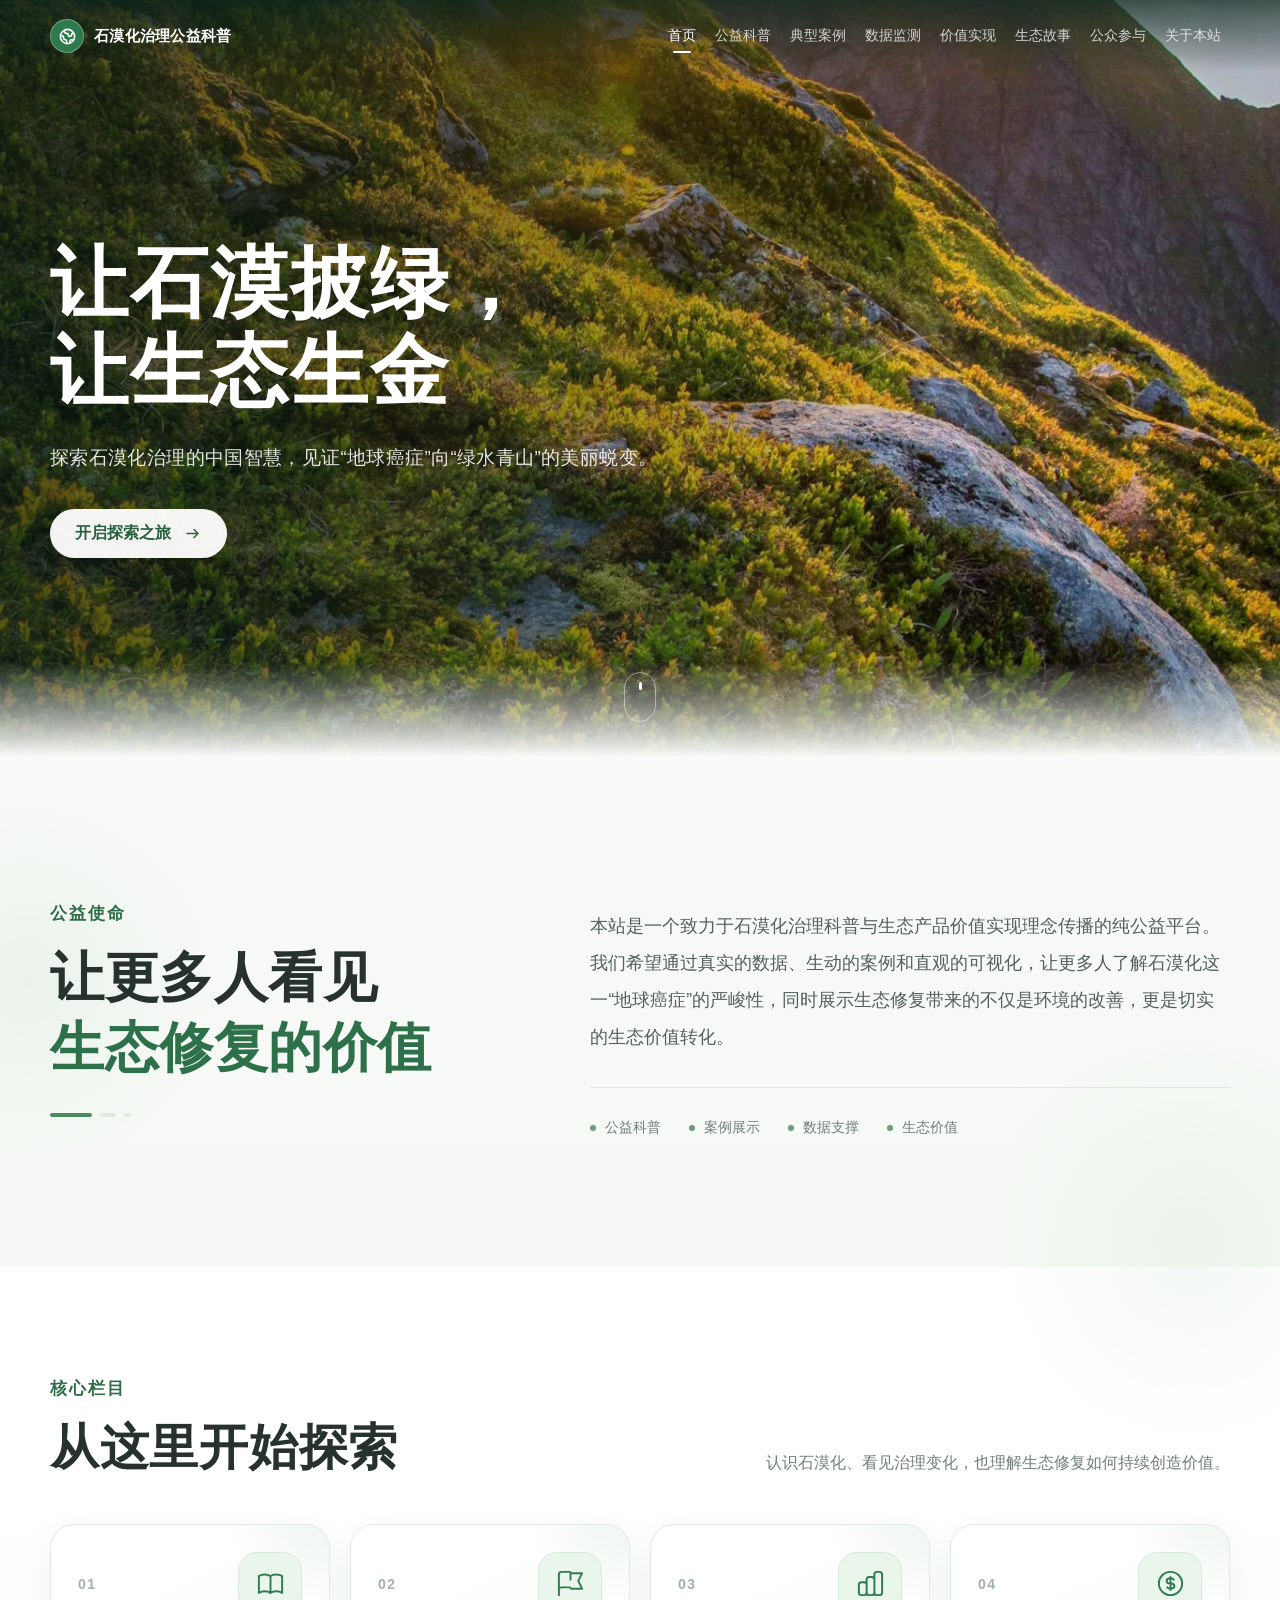
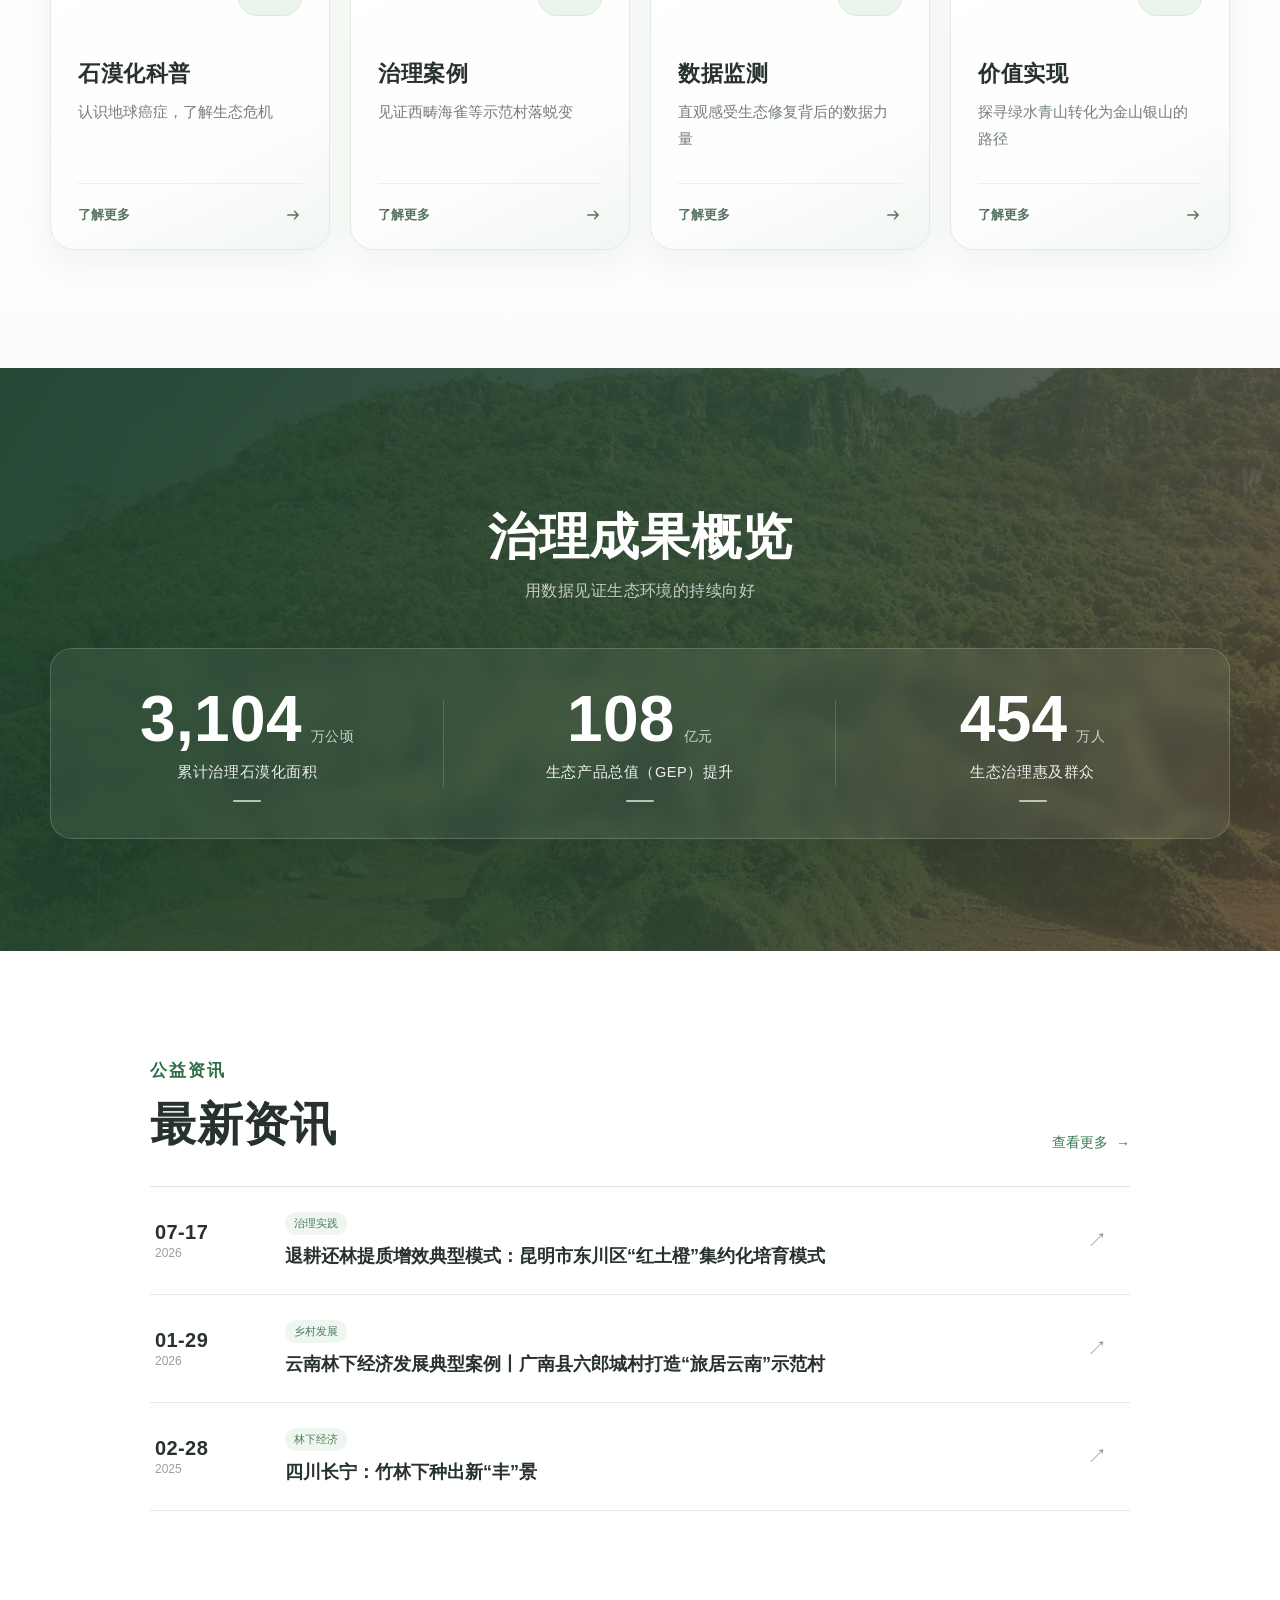
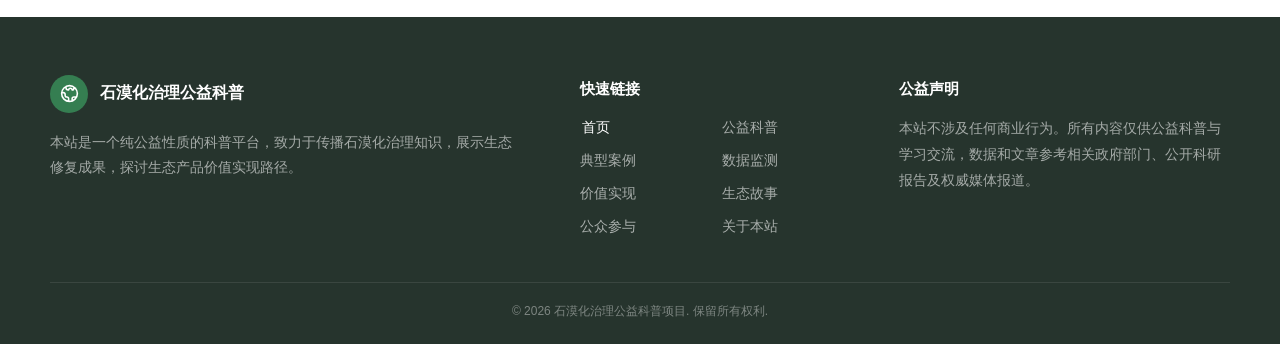
==== site/index.html @ e67c2b30 "首页切换到完整压缩背景图" ====
<!doctype html>
<html lang="zh-CN">
<head>
<meta charset="UTF-8" />
<meta name="viewport" content="width=device-width,initial-scale=1.0" />
<title>石漠化治理公益科普</title>
<link rel="preload" as="image" href="assets/hero/home-original-final.jpg?v=20260824-23" fetchpriority="high">
<style>
:root{
  --green:#2f7a4c;--green-deep:#1d5d38;--green-soft:#eaf4ec;--ink:#26322b;--muted:#69756e;
  --paper:#f8faf7;--white:#fff;--line:#e4ebe5;--brown:#6d5d50;--brown2:#8c7867;
  --sans:"HarmonyOS Sans SC","MiSans","PingFang SC","Microsoft YaHei UI","Microsoft YaHei","Segoe UI",sans-serif;
  --num:"Bahnschrift","Aptos Display","Segoe UI Variable Display","Segoe UI",Arial,sans-serif;
  --shadow:0 20px 55px rgba(35,70,49,.11);
}
*{box-sizing:border-box}html{scroll-behavior:smooth}body{margin:0;background:var(--paper);color:var(--ink);font-family:var(--sans);-webkit-font-smoothing:antialiased;overflow-x:hidden}a{text-decoration:none;color:inherit}button{font:inherit}.wrap{width:min(1180px,calc(100% - 48px));margin:auto}.section{padding:106px 0}.title{font-size:clamp(34px,3.8vw,52px);line-height:1.18;letter-spacing:.015em;margin:0;font-weight:650;text-wrap:balance}.subtle{color:var(--muted);line-height:1.9}.reveal{opacity:0;transform:translateY(28px);transition:opacity .78s cubic-bezier(.16,1,.3,1),transform .78s cubic-bezier(.16,1,.3,1)}.reveal.on{opacity:1;transform:none}.reveal[data-delay="1"]{transition-delay:.08s}.reveal[data-delay="2"]{transition-delay:.16s}.reveal[data-delay="3"]{transition-delay:.24s}.reveal[data-delay="4"]{transition-delay:.32s}

/* NAV */
.nav{position:fixed;z-index:50;top:0;left:0;right:0;height:74px;color:#fff;transition:background .38s ease,color .38s ease,box-shadow .38s ease,border .38s ease}.nav.scrolled{background:rgba(250,252,249,.91);backdrop-filter:blur(18px) saturate(1.15);color:#37453d;box-shadow:0 10px 35px rgba(25,55,37,.075);border-bottom:1px solid rgba(221,231,223,.75)}.nav-inner{height:74px;display:flex;align-items:center;justify-content:space-between}.brand{display:flex;align-items:center;gap:11px;font-weight:650;letter-spacing:.02em;font-size:15px}.brand-icon{width:34px;height:34px;border-radius:50%;display:grid;place-items:center;background:rgba(255,255,255,.13);border:1px solid rgba(255,255,255,.28);transition:.35s}.nav.scrolled .brand-icon{background:var(--green);border-color:var(--green);color:#fff}.brand-icon svg{width:19px;height:19px}.nav-links{display:flex;gap:1px;align-items:center}.nav-links a{position:relative;padding:10px 10px;font-size:14px;opacity:.8;transition:.25s}.nav-links a:hover,.nav-links a.active{opacity:1}.nav-links a:after{content:"";position:absolute;left:50%;bottom:3px;width:0;height:2px;border-radius:4px;background:currentColor;transform:translateX(-50%);transition:.25s}.nav-links a:hover:after,.nav-links a.active:after{width:18px}.progress{position:absolute;left:0;bottom:0;height:2px;width:0;background:linear-gradient(90deg,#2f7a4c,#93b79a)}.menu-btn{display:none;border:0;background:transparent;color:inherit;font-size:25px}

/* HERO */
.hero{min-height:84vh;position:relative;display:flex;align-items:center;overflow:hidden;background:#193326}.hero-media{position:absolute;inset:-26px;overflow:hidden}.hero-media img{width:100%;height:100%;object-fit:cover;object-position:center;transform:scale(1.045);will-change:transform;filter:saturate(1.03) contrast(1.02);animation:heroBreath 13s ease-in-out infinite alternate}@keyframes heroBreath{to{filter:saturate(1.11) contrast(1.04)}}.hero-overlay{position:absolute;inset:0;background:linear-gradient(90deg,rgba(9,31,22,.73) 0%,rgba(12,38,26,.49) 45%,rgba(11,28,21,.11) 76%),linear-gradient(to top,rgba(15,32,23,.22),transparent 45%)}.hero-overlay:after{content:"";position:absolute;inset:0;background:radial-gradient(circle at 80% 42%,rgba(255,255,255,.08),transparent 22%)}.hero-copy{position:relative;z-index:3;color:#fff;max-width:860px;padding-top:42px}.hero h1{font-size:clamp(48px,6.1vw,82px);line-height:1.12;letter-spacing:.025em;font-weight:650;margin:0;text-shadow:0 8px 30px rgba(0,0,0,.22);text-wrap:balance;animation:heroTitle .85s cubic-bezier(.16,1,.3,1) .08s both}@keyframes heroTitle{from{opacity:0;transform:translateY(26px);letter-spacing:.07em}to{opacity:1;transform:none;letter-spacing:.025em}}.hero p{max-width:720px;margin:26px 0 0;font-size:clamp(17px,1.45vw,21px);line-height:1.82;color:rgba(255,255,255,.88);letter-spacing:.02em;animation:heroBody .8s cubic-bezier(.16,1,.3,1) .22s both}@keyframes heroBody{from{opacity:0;transform:translateY(20px)}to{opacity:1;transform:none}}.hero-actions{margin-top:34px;animation:heroBody .8s cubic-bezier(.16,1,.3,1) .35s both}.primary{display:inline-flex;align-items:center;gap:12px;padding:14px 25px;border-radius:999px;background:rgba(255,255,255,.95);color:#285f3f;font-size:16px;font-weight:650;box-shadow:0 16px 42px rgba(0,0,0,.18);transition:transform .3s ease,box-shadow .3s ease,background .3s ease}.primary:hover{transform:translateY(-3px);background:#fff;box-shadow:0 22px 50px rgba(0,0,0,.25)}.primary svg{transition:.28s}.primary:hover svg{transform:translateX(4px)}.scroll-cue{position:absolute;z-index:4;left:50%;right:auto;bottom:34px;width:32px;height:50px;border:1px solid rgba(255,255,255,.45);border-radius:20px;display:flex;justify-content:center;padding-top:9px;transform:translateX(-50%)}.scroll-cue:before{content:"";width:3px;height:8px;background:#fff;border-radius:4px;animation:scrollDot 1.8s infinite}@keyframes scrollDot{0%{opacity:0;transform:translateY(0)}35%{opacity:1}100%{opacity:0;transform:translateY(19px)}}.hero-fade{position:absolute;z-index:2;left:0;right:0;bottom:-1px;height:95px;background:linear-gradient(to top,var(--paper),transparent)}

/* HERO IMAGE FAILSAFE */
.hero{background:#193326 url('assets/hero/home-original-final.jpg?v=20260824-23') center/cover no-repeat}
.hero-media{z-index:0;background:url('assets/hero/home-original-final.jpg?v=20260824-23') center/cover no-repeat}
.hero-media img{position:absolute;inset:0;z-index:0;display:block;opacity:1}
.hero-overlay{z-index:1;background:linear-gradient(90deg,rgba(9,31,22,.66) 0%,rgba(12,38,26,.40) 45%,rgba(11,28,21,.06) 76%),linear-gradient(to top,rgba(15,32,23,.18),transparent 45%)}
.hero>.wrap{position:relative;z-index:3}

/* MISSION */
.mission{background:var(--paper);position:relative}.mission:before{content:"";position:absolute;left:-170px;top:30px;width:390px;height:390px;border-radius:50%;background:radial-gradient(circle,rgba(181,214,187,.2),transparent 68%)}.mission-grid{display:grid;grid-template-columns:.7fr 1.3fr;gap:84px;align-items:start}.section-label{display:flex;align-items:center;gap:13px;color:#3c7352;font-size:13px;font-weight:650;letter-spacing:.08em;margin-bottom:18px}.section-label:before{content:"";width:28px;height:2px;border-radius:2px;background:#6ca17b}.mission-copy{font-size:18px;line-height:2.05;color:#56645c}.mission-copy p{margin:0}.mission-note{margin-top:27px;padding-top:23px;border-top:1px solid #dfe8e0;display:flex;gap:28px;flex-wrap:wrap;color:#7a877f;font-size:13px}.mission-note span{display:inline-flex;align-items:center;gap:9px}.mission-note i{width:5px;height:5px;border-radius:50%;background:#73a17d}

/* ENTRANCES */
.explore-head{display:flex;align-items:end;justify-content:space-between;gap:30px;margin-bottom:42px}.explore-head .subtle{max-width:520px;margin:0}.cards{display:grid;grid-template-columns:repeat(4,1fr);gap:22px}.card{position:relative;min-height:286px;padding:30px 28px;background:#fff;border:1px solid #e3eae4;border-radius:22px;display:flex;flex-direction:column;align-items:center;text-align:center;box-shadow:0 10px 30px rgba(31,68,45,.045);overflow:hidden;transition:transform .38s cubic-bezier(.16,1,.3,1),box-shadow .38s,border-color .38s}.card:after{content:"";position:absolute;width:170px;height:170px;border-radius:50%;left:50%;top:-110px;transform:translateX(-50%);background:radial-gradient(circle,rgba(122,176,134,.13),transparent 68%);transition:.4s}.card:hover{transform:translateY(-7px);box-shadow:0 22px 50px rgba(28,70,45,.11);border-color:#cbdccd}.card:hover:after{top:-88px}.icon{position:relative;z-index:1;width:68px;height:68px;border-radius:50%;background:var(--green-soft);color:#2e7d4e;display:grid;place-items:center;margin:4px 0 28px;border:1px solid #d8e9da;transition:.38s cubic-bezier(.16,1,.3,1)}.icon svg{width:33px;height:33px}.card:hover .icon{background:var(--green);color:#fff;transform:translateY(-3px) scale(1.06);box-shadow:0 13px 30px rgba(47,122,76,.22)}.card h3{font-size:21px;letter-spacing:.035em;margin:0 0 12px;font-weight:650;transition:.25s}.card p{font-size:14.5px;color:#738078;line-height:1.78;margin:0;max-width:190px}.card-arrow{margin-top:auto;padding-top:23px;color:#7b9182;opacity:.0;transform:translateY(4px);transition:.3s}.card:hover h3{color:var(--green)}.card:hover .card-arrow{opacity:1;transform:none}

/* STATS */
.stats{position:relative;overflow:hidden;color:#fff;background:#3d5142}.stats-bg{position:absolute;inset:-10px;background-image:url('assets/home-inline-01-9b192bca1cfe.webp');background-size:cover;background-position:center 55%;filter:saturate(.72) contrast(.94);transform:scale(1.025)}.stats-shade{position:absolute;inset:0;background:linear-gradient(105deg,rgba(30,65,44,.94),rgba(48,72,52,.87) 56%,rgba(91,75,59,.78)),linear-gradient(to bottom,rgba(0,0,0,.08),rgba(0,0,0,.18))}.stats:before{content:"";position:absolute;left:-8%;right:-8%;top:-120px;height:170px;background:var(--paper);border-radius:0 0 50% 50%/0 0 35% 35%;opacity:.98}.stats-inner{position:relative;z-index:2;padding-top:22px}.stats-head{text-align:center;margin-bottom:54px}.stats-head .title{color:#fff}.stats-head p{margin:14px auto 0;color:rgba(255,255,255,.72);font-size:15px;letter-spacing:.03em}.stats-rail{display:grid;grid-template-columns:repeat(3,1fr);border-top:1px solid rgba(255,255,255,.18);border-bottom:1px solid rgba(255,255,255,.18);background:rgba(255,255,255,.035);backdrop-filter:blur(5px)}.stat{position:relative;padding:36px 30px 34px;text-align:center}.stat:not(:last-child):after{content:"";position:absolute;right:0;top:27%;bottom:27%;width:1px;background:rgba(255,255,255,.17)}.stat-number{display:flex;align-items:baseline;justify-content:center;gap:9px;margin-bottom:12px}.stat-number span{font-family:var(--num);font-size:clamp(48px,5.2vw,70px);line-height:1;font-weight:560;letter-spacing:.015em;font-variant-numeric:tabular-nums lining-nums}.stat-number small{font-size:15px;font-weight:500;color:rgba(255,255,255,.72);letter-spacing:.06em}.stat p{margin:0;color:rgba(255,255,255,.91);font-size:15px;letter-spacing:.04em}.stat-mark{width:28px;height:2px;border-radius:3px;background:rgba(220,239,222,.75);margin:18px auto 0;transform:scaleX(.4);transition:transform .7s cubic-bezier(.16,1,.3,1)}.stats-rail.on .stat-mark{transform:scaleX(1)}

/* NEWS */
.news{background:#fff}.news-head{display:flex;justify-content:space-between;align-items:end;margin-bottom:34px}.more{font-size:14px;color:#3b7b52;display:flex;gap:8px;align-items:center;transition:.25s}.more span{transition:.25s}.more:hover span{transform:translateX(4px)}.news-list{border-top:1px solid #dfe7e1}.news-item{display:grid;grid-template-columns:110px 1fr 38px;align-items:center;gap:20px;padding:25px 5px;border-bottom:1px solid #e6ebe7;transition:.28s}.news-item:hover{padding-left:15px;background:linear-gradient(90deg,rgba(234,244,236,.6),transparent 72%)}.date{display:flex;flex-direction:column}.date strong{font-family:var(--num);font-size:20px;font-weight:560;letter-spacing:.02em}.date small{font-size:12px;color:#98a19b;margin-top:2px}.tag{display:inline-flex;width:max-content;padding:4px 9px;border-radius:999px;background:#eff6f0;color:#4d7d5c;font-size:11px;margin-bottom:8px}.news-item h3{font-size:18px;line-height:1.45;margin:0;font-weight:600;transition:.25s}.news-item:hover h3{color:var(--green)}.arrow{font-size:20px;color:#90a096;transition:.25s}.news-item:hover .arrow{color:var(--green);transform:translate(3px,-3px)}

/* FOOTER */
.footer{background:#26322b;color:rgba(255,255,255,.8);padding:58px 0 24px}.footer-grid{display:grid;grid-template-columns:1.4fr .7fr .9fr;gap:60px}.footer-brand{display:flex;align-items:center;gap:10px;color:#fff;font-weight:650;margin-bottom:16px}.footer-icon{width:34px;height:34px;border-radius:50%;display:grid;place-items:center;background:#35784f}.footer-icon svg{width:19px}.footer p{font-size:13px;line-height:1.85;color:rgba(255,255,255,.59);margin:0}.footer h3{font-size:14px;color:#fff;margin:4px 0 17px}.footer ul{list-style:none;padding:0;margin:0}.footer li{margin:9px 0}.footer li a{font-size:13px;color:rgba(255,255,255,.62);transition:.25s}.footer li a:hover{color:#fff}.email{display:inline-flex;margin-top:18px;color:#dce9df}.copyright{border-top:1px solid rgba(255,255,255,.09);margin-top:42px;padding-top:20px;font-size:12px;color:rgba(255,255,255,.42);text-align:center}

@media(max-width:980px){.nav-links{display:none}.menu-btn{display:block}.mission-grid{grid-template-columns:1fr;gap:34px}.cards{grid-template-columns:repeat(2,1fr)}.footer-grid{grid-template-columns:1fr 1fr}.footer-grid>div:first-child{grid-column:1/-1}.hero h1{font-size:clamp(46px,8vw,72px)}}
@media(max-width:660px){.wrap{width:min(100% - 30px,1180px)}.section{padding:76px 0}.hero{min-height:78vh}.hero-copy{padding-top:50px}.hero h1{font-size:42px;line-height:1.17}.hero p{font-size:16px}.scroll-cue{display:none}.cards{grid-template-columns:1fr}.explore-head{display:block}.explore-head .subtle{margin-top:15px}.stats:before{display:none}.stats-rail{grid-template-columns:1fr}.stat:not(:last-child):after{right:18%;left:18%;top:auto;bottom:0;width:auto;height:1px}.footer-grid{grid-template-columns:1fr}.footer-grid>div:first-child{grid-column:auto}.news-item{grid-template-columns:80px 1fr 24px;gap:12px}.mission-copy{font-size:16px}}
@media(prefers-reduced-motion:reduce){*{scroll-behavior:auto!important;animation:none!important;transition:none!important}.reveal{opacity:1;transform:none}}

/* V4 POLISH */
.section-label{display:block;margin:0 0 19px;color:#2e6d48;font-size:17px;font-weight:720;letter-spacing:.12em;line-height:1.2}.section-label:before{display:none!important}.mission{padding:118px 0 120px;background:linear-gradient(180deg,#f8faf7 0%,#f6f9f5 100%)}.mission:after{content:"";position:absolute;right:-120px;bottom:-180px;width:420px;height:420px;border-radius:50%;background:radial-gradient(circle,rgba(161,204,170,.13),transparent 68%);pointer-events:none}.mission-grid{grid-template-columns:.82fr 1.18fr;gap:96px;align-items:center}.mission-heading{position:relative;padding-right:20px}.mission-heading .title{font-size:clamp(40px,4.2vw,56px);line-height:1.3;letter-spacing:.01em;font-weight:660}.mission-heading .title span{color:#2d704a}.mission-seal{display:flex;gap:8px;margin-top:30px}.mission-seal span{display:block;height:4px;border-radius:99px;background:#dcebdd}.mission-seal span:nth-child(1){width:42px;background:#4d8a62}.mission-seal span:nth-child(2){width:16px}.mission-seal span:nth-child(3){width:7px}.mission-copy{font-size:17.5px;line-height:2.12;color:#536158;padding:34px 0 4px}.mission-copy p{max-width:710px}.mission-note{margin-top:31px;padding-top:25px;border-top:1px solid #dce6de;gap:18px 28px}.mission-note span{font-size:14px;color:#708078;font-weight:560}.mission-note i{width:6px;height:6px;background:#6d9d79}.explore-section{background:linear-gradient(180deg,#fff 0%,#fbfdfb 100%);padding-top:112px;padding-bottom:118px}.explore-head{margin-bottom:46px}.explore-head .title{font-size:clamp(38px,3.8vw,50px);line-height:1.22}.explore-head .subtle{font-size:15.5px;line-height:1.9;color:#718077;max-width:500px}.cards{gap:20px}.card{min-height:326px;padding:27px 27px 25px;align-items:stretch;text-align:left;border-radius:24px;background:linear-gradient(155deg,#fff 0%,#fcfdfc 70%,#f2f7f3 100%);box-shadow:0 12px 32px rgba(31,66,44,.055);border:1px solid #e2eae4}.card:before{content:"";position:absolute;left:0;right:0;top:0;height:3px;background:linear-gradient(90deg,#2d704a,#9abfa0);transform:scaleX(0);transform-origin:left;transition:transform .42s cubic-bezier(.16,1,.3,1)}.card:after{width:210px;height:210px;left:auto;right:-105px;top:-124px;transform:none;background:radial-gradient(circle,rgba(122,176,134,.12),transparent 68%)}.card:hover{transform:translateY(-8px);box-shadow:0 25px 55px rgba(34,73,48,.12);border-color:#ceded1}.card:hover:before{transform:scaleX(1)}.card:hover:after{top:-112px;right:-90px}.card-top{display:flex;align-items:center;justify-content:space-between}.num{font-family:var(--num);font-size:14px;font-weight:590;letter-spacing:.11em;color:#a5b2a8;font-variant-numeric:tabular-nums}.icon{width:64px;height:64px;border-radius:19px;margin:0;background:#eaf5eb;color:#2e7d4e;display:grid;place-items:center;border:1px solid #d8e9da;transition:.4s cubic-bezier(.16,1,.3,1)}.icon svg{width:31px;height:31px}.card:hover .icon{background:#2d714a;color:white;transform:rotate(-4deg) scale(1.055);box-shadow:0 14px 28px rgba(42,105,68,.22)}.card h3{font-size:22px;line-height:1.35;letter-spacing:.025em;margin:43px 0 11px;font-weight:670}.card p{font-size:14.5px;line-height:1.82;color:#748078;margin:0;max-width:215px}.card-foot{margin-top:auto;padding-top:22px;border-top:1px solid #e9efea;display:flex;justify-content:space-between;align-items:center;color:#587361;font-size:13px;font-weight:650}.card-foot svg{width:18px;height:18px;transition:transform .3s}.card:hover .card-foot svg{transform:translateX(4px)}.card-arrow{display:none}.stats{padding-top:118px;padding-bottom:112px}.stats:before{height:150px;top:-114px;opacity:.99}.stats-head{margin-bottom:46px}.stats-head .title{font-size:clamp(38px,4vw,50px);letter-spacing:.015em}.stats-head p{font-size:15.5px}.stats-rail{border:1px solid rgba(255,255,255,.18);border-radius:22px;overflow:hidden;background:rgba(255,255,255,.055);box-shadow:0 28px 70px rgba(15,34,22,.15);backdrop-filter:blur(8px)}.stat{padding:38px 30px 36px}.stat-number span{font-size:clamp(50px,5vw,68px);font-weight:580;letter-spacing:.005em}.stat-number small{font-size:14px;letter-spacing:.04em}.stat p{font-size:14.5px}.news{padding-top:110px}.news-head .section-label{margin-bottom:16px}.news-head .title{font-size:clamp(38px,3.6vw,48px)}
@media(max-width:980px){.mission-grid{grid-template-columns:1fr;gap:32px}.mission-copy{padding-top:0}.mission-heading{padding-right:0}.cards{grid-template-columns:repeat(2,1fr)}}
@media(max-width:660px){.mission{padding:82px 0}.section-label{font-size:16px;margin-bottom:15px}.mission-heading .title{font-size:38px}.mission-copy{font-size:16px;line-height:1.95}.explore-section{padding:80px 0}.cards{grid-template-columns:1fr}.card{min-height:292px}.card h3{margin-top:34px}.stats{padding:88px 0}.stats-rail{border-radius:18px}.stat:not(:last-child):after{right:18%;left:18%;top:auto;bottom:0;width:auto;height:1px}}
</style>
<link rel="stylesheet" href="./navigation.css?v=20260823-10">
</head>
<body data-site-page="home">
<header class="nav" id="nav"><div class="progress" id="progress"></div><div class="wrap nav-inner">
<a class="brand" href="./index.html"><span class="brand-icon"><svg fill="none" stroke="currentColor" viewBox="0 0 24 24"><path stroke-linecap="round" stroke-linejoin="round" stroke-width="2" d="M3.055 11H5a2 2 0 012 2v1a2 2 0 002 2 2 2 0 012 2v2.945M8 3.935V5.5A2.5 2.5 0 0010.5 8h.5a2 2 0 012 2 2 2 0 104 0 2 2 0 012-2h1.064M15 20.488V18a2 2 0 012-2h3.064M21 12a9 9 0 11-18 0 9 9 0 0118 0z"/></svg></span><span>石漠化治理公益科普</span></a>
<nav class="nav-links"><a class="active" href="./index.html">首页</a><a class="route" data-name="公益科普" href="./science/index.html">公益科普</a><a class="route" data-name="典型案例" href="./cases/index.html">典型案例</a><a class="route" data-name="数据监测" href="./dashboard/index.html">数据监测</a><a class="route" data-name="价值实现" href="./value/index.html">价值实现</a><a class="route" data-name="生态故事" href="./stories/index.html">生态故事</a><a class="route" data-name="公众参与" href="./community/index.html">公众参与</a><a class="route" data-name="关于本站" href="./about/index.html">关于本站</a></nav><button class="menu-btn" aria-label="菜单">☰</button>
</div></header>
<main id="top">
<section class="hero"><div class="hero-media"><img id="heroImage" src="assets/hero/home-original-final.jpg?v=20260824-23" alt="暖色晨光中的高山植被景观" fetchpriority="high" decoding="sync"></div><div class="hero-overlay"></div><div class="hero-fade"></div><div class="wrap"><div class="hero-copy"><h1>让石漠披绿，让生态生金</h1><p>探索石漠化治理的中国智慧，见证“地球癌症”向“绿水青山”的美丽蜕变。</p><div class="hero-actions"><a class="primary route" data-name="公益科普" href="./science/index.html">开启探索之旅 <svg width="19" height="19" fill="none" stroke="currentColor" viewBox="0 0 24 24"><path stroke-linecap="round" stroke-linejoin="round" stroke-width="1.8" d="M5 12h14m-5-5 5 5-5 5"/></svg></a></div></div></div><a class="scroll-cue" href="#mission" aria-label="继续向下"></a></section>

<section class="section mission" id="mission"><div class="wrap mission-grid"><div class="reveal mission-heading"><div class="section-label">公益使命</div><h2 class="title">让更多人看见<br><span>生态修复的价值</span></h2><div class="mission-seal" aria-hidden="true"><span></span><span></span><span></span></div></div><div class="mission-copy reveal" data-delay="1"><p>本站是一个致力于石漠化治理科普与生态产品价值实现理念传播的纯公益平台。<br>我们希望通过真实的数据、生动的案例和直观的可视化，让更多人了解石漠化这一“地球癌症”的严峻性，同时展示生态修复带来的不仅是环境的改善，更是切实的生态价值转化。</p><div class="mission-note"><span><i></i>公益科普</span><span><i></i>案例展示</span><span><i></i>数据支撑</span><span><i></i>生态价值</span></div></div></div></section>

<section class="section explore-section"><div class="wrap"><div class="explore-head reveal"><div><div class="section-label">核心栏目</div><h2 class="title">从这里开始探索</h2></div><p class="subtle">认识石漠化、看见治理变化，也理解生态修复如何持续创造价值。</p></div><div class="cards">
<a class="card reveal route" data-name="石漠化科普" href="./science/index.html"><div class="card-top"><span class="num">01</span><span class="icon"><svg fill="none" stroke="currentColor" viewBox="0 0 24 24"><path stroke-linecap="round" stroke-linejoin="round" stroke-width="1.5" d="M12 6.253v13m0-13C10.832 5.477 9.246 5 7.5 5S4.168 5.477 3 6.253v13C4.168 18.477 5.754 18 7.5 18s3.332.477 4.5 1.253m0-13C13.168 5.477 14.754 5 16.5 5c1.747 0 3.332.477 4.5 1.253v13C19.832 18.477 18.247 18 16.5 18c-1.746 0-3.332.477-4.5 1.253"/></svg></span></div><h3>石漠化科普</h3><p>认识地球癌症，了解生态危机</p><div class="card-foot"><span>了解更多</span><svg fill="none" stroke="currentColor" viewBox="0 0 24 24"><path stroke-linecap="round" stroke-linejoin="round" stroke-width="1.8" d="M5 12h14m-5-5 5 5-5 5"/></svg></div></a>
<a class="card reveal route" data-delay="1" data-name="治理案例" href="./cases/index.html"><div class="card-top"><span class="num">02</span><span class="icon"><svg fill="none" stroke="currentColor" viewBox="0 0 24 24"><path stroke-linecap="round" stroke-linejoin="round" stroke-width="1.5" d="M3 21v-4m0 0V5a2 2 0 012-2h6.5l1 1H21l-3 6 3 6h-8.5l-1-1H5a2 2 0 00-2 2zm9-13.5V9"/></svg></span></div><h3>治理案例</h3><p>见证西畴海雀等示范村落蜕变</p><div class="card-foot"><span>了解更多</span><svg fill="none" stroke="currentColor" viewBox="0 0 24 24"><path stroke-linecap="round" stroke-linejoin="round" stroke-width="1.8" d="M5 12h14m-5-5 5 5-5 5"/></svg></div></a>
<a class="card reveal route" data-delay="2" data-name="数据监测" href="./dashboard/index.html"><div class="card-top"><span class="num">03</span><span class="icon"><svg fill="none" stroke="currentColor" viewBox="0 0 24 24"><path stroke-linecap="round" stroke-linejoin="round" stroke-width="1.5" d="M9 19v-6a2 2 0 00-2-2H5a2 2 0 00-2 2v6a2 2 0 002 2h2a2 2 0 002-2zm0 0V9a2 2 0 012-2h2a2 2 0 012 2v10m-6 0a2 2 0 002 2h2a2 2 0 002-2m0 0V5a2 2 0 012-2h2a2 2 0 012 2v14a2 2 0 01-2 2h-2a2 2 0 01-2-2z"/></svg></span></div><h3>数据监测</h3><p>直观感受生态修复背后的数据力量</p><div class="card-foot"><span>了解更多</span><svg fill="none" stroke="currentColor" viewBox="0 0 24 24"><path stroke-linecap="round" stroke-linejoin="round" stroke-width="1.8" d="M5 12h14m-5-5 5 5-5 5"/></svg></div></a>
<a class="card reveal route" data-delay="3" data-name="价值实现" href="./value/index.html"><div class="card-top"><span class="num">04</span><span class="icon"><svg fill="none" stroke="currentColor" viewBox="0 0 24 24"><path stroke-linecap="round" stroke-linejoin="round" stroke-width="1.5" d="M12 8c-1.657 0-3 .895-3 2s1.343 2 3 2 3 .895 3 2-1.343 2-3 2m0-8c1.11 0 2.08.402 2.599 1M12 8V7m0 1v8m0 0v1m0-1c-1.11 0-2.08-.402-2.599-1M21 12a9 9 0 11-18 0 9 9 0 0118 0z"/></svg></span></div><h3>价值实现</h3><p>探寻绿水青山转化为金山银山的路径</p><div class="card-foot"><span>了解更多</span><svg fill="none" stroke="currentColor" viewBox="0 0 24 24"><path stroke-linecap="round" stroke-linejoin="round" stroke-width="1.8" d="M5 12h14m-5-5 5 5-5 5"/></svg></div></a>
</div></div></section>

<section class="section stats"><div class="stats-bg"></div><div class="stats-shade"></div><div class="wrap stats-inner"><div class="stats-head reveal"><h2 class="title">治理成果概览</h2><p>用数据见证生态环境的持续向好</p></div><div class="stats-rail reveal" id="statsRail"><div class="stat"><div class="stat-number"><span data-target="3450">0</span><small>万公顷</small></div><p>累计治理石漠化面积</p><div class="stat-mark"></div></div><div class="stat"><div class="stat-number"><span data-target="125">0</span><small>亿元</small></div><p>生态产品总值（GEP）提升</p><div class="stat-mark"></div></div><div class="stat"><div class="stat-number"><span data-target="560">0</span><small>万人</small></div><p>生态治理惠及群众</p><div class="stat-mark"></div></div></div></div></section>

<section class="section news"><div class="wrap" style="max-width:980px"><div class="news-head reveal"><div><div class="section-label">公益资讯</div><h2 class="title">最新资讯</h2></div><a class="more route" data-name="生态故事" href="./stories/index.html">查看更多 <span>→</span></a></div><div class="news-list reveal" data-delay="1"><a class="news-item" href="https://lcj.yn.gov.cn/html/2026/zuixindongtai_0717/77054.html" target="_blank" rel="noopener noreferrer"><div class="date"><strong>07-17</strong><small>2026</small></div><div><div class="tag">治理实践</div><h3>退耕还林提质增效典型模式：昆明市东川区“红土橙”集约化培育模式</h3></div><div class="arrow">↗</div></a><a class="news-item" href="https://lcj.yn.gov.cn/html/2026/zuixindongtai_0129/76067.html" target="_blank" rel="noopener noreferrer"><div class="date"><strong>01-29</strong><small>2026</small></div><div><div class="tag">乡村发展</div><h3>云南林下经济发展典型案例丨广南县六郎城村打造“旅居云南”示范村</h3></div><div class="arrow">↗</div></a><a class="news-item" href="https://www.forestry.gov.cn/c/www/gglcy/612070.jhtml" target="_blank" rel="noopener noreferrer"><div class="date"><strong>02-28</strong><small>2025</small></div><div><div class="tag">林下经济</div><h3>四川长宁：竹林下种出新“丰”景</h3></div><div class="arrow">↗</div></a></div></div></section>
</main>
<footer class="footer"><div class="wrap"><div class="footer-grid"><div><div class="footer-brand"><span class="footer-icon"><svg fill="none" stroke="currentColor" viewBox="0 0 24 24"><path stroke-linecap="round" stroke-linejoin="round" stroke-width="2" d="M3.055 11H5a2 2 0 012 2v1a2 2 0 002 2 2 2 0 012 2v2.945M8 3.935V5.5A2.5 2.5 0 0010.5 8h.5a2 2 0 012 2 2 2 0 104 0 2 2 0 012-2h1.064M15 20.488V18a2 2 0 012-2h3.064M21 12a9 9 0 11-18 0 9 9 0 0118 0z"/></svg></span>石漠化治理公益科普</div><p>本站是一个纯公益性质的科普平台，致力于传播石漠化治理知识，展示生态修复成果，探讨生态产品价值实现路径。</p></div><div><h3>快速链接</h3><ul><li><a class="route" href="./science/index.html">石漠化科普</a></li><li><a class="route" href="./cases/index.html">治理案例</a></li><li><a class="route" href="./dashboard/index.html">数据监测</a></li><li><a class="route" href="./value/index.html">价值实现</a></li></ul></div><div><h3>公益声明</h3><p>本站不涉及任何商业行为。所有数据仅供科普展示，数据来源参考相关公开科研报告及统计年鉴。</p></div></div><div class="copyright">© 2026 石漠化治理公益科普项目. 保留所有权利.</div></div></footer>
<script>
const heroImage=document.getElementById('heroImage');heroImage.onerror=()=>{heroImage.src='assets/home-inline-02-58b915881282.webp?v=20260824-14'};
const nav=document.getElementById('nav'),progress=document.getElementById('progress'),hero=heroImage;
function onScroll(){const y=scrollY;nav.classList.toggle('scrolled',y>28);const max=document.documentElement.scrollHeight-innerHeight;progress.style.width=(max>0?Math.min(100,y/max*100):0)+'%';if(hero)hero.style.transform=`translate3d(0,${Math.min(y*.115,72)}px,0) scale(${1.045+Math.min(y/12000,.02)})`}
addEventListener('scroll',onScroll,{passive:true});onScroll();
const io=new IntersectionObserver(es=>es.forEach(e=>{if(e.isIntersecting){e.target.classList.add('on');io.unobserve(e.target)}}),{threshold:.12});document.querySelectorAll('.reveal').forEach(el=>io.observe(el));
const rail=document.getElementById('statsRail');let counted=false;const statIO=new IntersectionObserver(es=>es.forEach(e=>{if(!e.isIntersecting||counted)return;counted=true;document.querySelectorAll('[data-target]').forEach((el,i)=>{const t=+el.dataset.target,start=performance.now()+i*80,dur=1650;function tick(now){const p=Math.max(0,Math.min(1,(now-start)/dur)),ease=1-Math.pow(1-p,4);el.textContent=Math.round(t*ease).toLocaleString('zh-CN');if(p<1)requestAnimationFrame(tick)}requestAnimationFrame(tick)});statIO.disconnect()}),{threshold:.35});statIO.observe(rail);
</script>
<script src="./navigation.js?v=20260823-10"></script></body></html>
---- site/navigation.css ----
:root{--site-sans:"HarmonyOS Sans SC","MiSans","PingFang SC","Microsoft YaHei UI","Microsoft YaHei","Segoe UI",sans-serif;--site-green:#2f7a4c;--site-deep:#173a2d;--site-paper:#f7f9f5;--site-line:#dfe7e0}
    body{font-family:var(--site-sans)!important}
    .nav{height:72px!important;font-family:var(--site-sans)!important;color:#fff;background:linear-gradient(180deg,rgba(9,35,28,.72),transparent);border-bottom:0!important;transition:background .3s,color .3s,box-shadow .3s!important}
    .nav .nav-inner{height:72px!important;display:flex!important;align-items:center!important;gap:30px!important}
    .nav .brand{display:flex!important;align-items:center!important;gap:10px!important;font-family:var(--site-sans)!important;font-size:15px!important;font-weight:720!important;line-height:1.2!important;letter-spacing:.018em!important;white-space:nowrap!important}
    .nav .brand-mark,.nav .brand-icon{flex:0 0 auto;width:34px!important;height:34px!important;border-radius:50%!important;display:grid!important;place-items:center!important;color:#fff!important;background:var(--site-green)!important}
    .nav .brand-mark svg,.nav .brand-icon svg{width:19px!important;height:19px!important}
    .nav .nav-links{margin-left:auto!important;display:flex!important;align-items:center!important;gap:1px!important;font-family:var(--site-sans)!important}
    .nav .nav-links a{position:relative!important;padding:10px 9px!important;color:inherit!important;font-family:var(--site-sans)!important;font-size:14px!important;font-weight:500!important;line-height:1.25!important;letter-spacing:0!important;opacity:.78!important;white-space:nowrap!important;transform:scale(1);transition:opacity .22s,transform .18s!important}
    .nav .nav-links a:hover,.nav .nav-links a.active{opacity:1!important}
    .nav .nav-links a:active,.nav .nav-links a.site-nav-clicked{transform:scale(.92)!important}
    .nav .nav-links a:after{content:""!important;position:absolute!important;left:50%!important;bottom:2px!important;width:0!important;height:2px!important;border-radius:3px!important;background:currentColor!important;transform:translateX(-50%)!important;transition:width .25s!important}
    .nav .nav-links a:hover:after,.nav .nav-links a.active:after{width:18px!important}
    .nav.scrolled,.nav.solid,.site-about .nav{color:#34483d!important;background:rgba(250,252,249,.96)!important;border-bottom:0!important;box-shadow:0 8px 28px rgba(31,62,45,.08)!important;backdrop-filter:blur(18px)}

    .site-inner-hero .hero{position:relative!important;height:58vh!important;min-height:500px!important;display:flex!important;align-items:center!important;isolation:isolate!important;background-color:#152b1f!important;background-image:var(--site-hero-image)!important;background-repeat:no-repeat!important;background-size:cover!important;background-position:center 48%!important}
    .site-inner-hero .hero>img{display:block!important;position:absolute!important;z-index:0!important;inset:0!important;width:100%!important;height:100%!important;object-fit:cover!important;object-position:center 48%!important;filter:saturate(.9) contrast(1.02)!important}
    .site-inner-hero .hero>.hero-media{display:block!important;position:absolute!important;z-index:0!important;inset:0!important}
    .site-inner-hero .hero>.hero-media img{display:block!important;width:100%!important;height:100%!important;object-fit:cover!important;object-position:center 48%!important;filter:saturate(.9) contrast(1.02)!important;transform:none!important}
    .site-inner-hero .hero>.hero-shade,.site-inner-hero .hero>.hero-fade,.site-inner-hero .hero>.site-hero-image,.site-inner-hero .hero>.site-hero-shade{display:none!important}
    .site-inner-hero .hero:before{content:""!important;position:absolute!important;z-index:1!important;inset:0!important;opacity:1!important;background:radial-gradient(circle at 50% 42%,rgba(8,28,17,.06) 0,rgba(8,28,17,.18) 42%,rgba(8,25,16,.40) 100%),linear-gradient(to top,rgba(8,24,16,.48),rgba(8,24,16,.08) 58%)!important;pointer-events:none!important}
    .site-inner-hero .hero:after{content:""!important;position:absolute!important;z-index:2!important;left:0!important;right:0!important;top:auto!important;bottom:-1px!important;height:100px!important;background:linear-gradient(to top,var(--paper,#f8faf7),transparent)!important;pointer-events:none!important}
    .site-inner-hero .hero .hero-copy{position:relative!important;z-index:3!important;width:min(1180px,calc(100% - 48px))!important;max-width:780px!important;margin:0 auto!important;padding:58px 0 22px!important;color:#fff!important;text-align:center!important}
    .site-inner-hero .hero h1{max-width:none!important;margin:0!important;font-family:var(--site-sans)!important;font-size:clamp(44px,5.3vw,68px)!important;font-weight:650!important;line-height:1.08!important;letter-spacing:.045em!important;text-shadow:0 10px 28px rgba(0,0,0,.24)!important;animation:siteHeroRise .85s cubic-bezier(.16,1,.3,1) .05s both!important}
    .site-inner-hero .hero .hero-sub{max-width:780px!important;margin:18px auto 0!important;color:rgba(255,255,255,.9)!important;font-size:clamp(17px,1.45vw,21px)!important;font-weight:500!important;line-height:1.55!important;letter-spacing:.045em!important;animation:siteHeroRise .85s cubic-bezier(.16,1,.3,1) .18s both!important}
    .site-inner-hero .hero .hero-desc{max-width:650px!important;margin:15px auto 0!important;color:rgba(255,255,255,.74)!important;font-size:15px!important;line-height:1.9!important;letter-spacing:.01em!important;animation:siteHeroRise .85s cubic-bezier(.16,1,.3,1) .3s both!important}
    .site-inner-hero .hero>.site-hero-scroll{position:absolute!important;z-index:4!important;left:50%!important;right:auto!important;bottom:32px!important;width:29px!important;height:44px!important;margin:0!important;padding:9px 0 0!important;border:1px solid rgba(255,255,255,.48)!important;border-radius:20px!important;color:transparent!important;background:transparent!important;display:flex!important;justify-content:center!important;writing-mode:horizontal-tb!important;font-size:0!important;line-height:0!important;transform:translateX(-50%)!important;pointer-events:none!important}
    .site-inner-hero .hero>.site-hero-scroll:before{content:""!important;width:3px!important;height:8px!important;border-radius:5px!important;background:#fff!important;animation:siteScrollDot 1.8s infinite!important}
    .site-inner-hero .hero>.site-hero-scroll:after{content:none!important;display:none!important}
    @keyframes siteHeroRise{from{opacity:0;transform:translateY(26px)}to{opacity:1;transform:none}}
    @keyframes siteScrollDot{0%{opacity:0;transform:translateY(0)}35%{opacity:1}100%{opacity:0;transform:translateY(18px)}}

    .site-original-next{display:none!important}
    .site-system-wrap{width:min(1180px,calc(100% - 48px));margin:auto}
    .site-next-page{padding:48px 0;background:#fff;border-top:1px solid var(--site-line)}
    .site-next-page .site-system-wrap{display:flex;align-items:center;justify-content:flex-end;gap:22px}
    .site-next-page span{color:#7b8880;font-size:13px;letter-spacing:.08em}
    .site-next-page a{display:inline-flex;align-items:center;gap:20px;min-width:230px;justify-content:space-between;padding:17px 20px;border:1px solid #d8e2da;border-radius:14px;color:#264f37;background:#f8faf7;font-size:16px;font-weight:650;transition:transform .25s,background .25s,border-color .25s!important}
    .site-next-page a:hover{transform:translateY(-3px);background:#eef5ef;border-color:#bdd1c1}
    .site-next-page a i{font-style:normal;font-size:20px}
    .site-footer{display:block!important;margin:0!important;padding:0!important;color:rgba(255,255,255,.8)!important;background:#26342d!important;border:0!important;font-family:var(--site-sans)!important}
    .site-footer-wrap{width:min(1180px,calc(100% - 48px));margin:auto;padding:58px 0 24px}
    .site-footer-grid{display:grid;grid-template-columns:1.42fr .78fr 1fr;gap:60px;align-items:start}
    .site-footer-brand{display:flex;align-items:center;gap:12px;margin-bottom:17px;color:#fff;font-size:16px;font-weight:680}.site-footer-brand span{width:38px;height:38px;border-radius:50%;display:grid;place-items:center;color:#fff;background:#357e51}.site-footer-brand svg{width:21px;height:21px}
    .site-footer h3{margin:4px 0 18px!important;color:#fff!important;font-size:15px!important;font-weight:680!important;line-height:1.3!important}.site-footer p{margin:0!important;color:rgba(255,255,255,.58)!important;font-size:13.5px!important;line-height:1.9!important}
    .site-footer-links ul{display:grid;grid-template-columns:1fr 1fr;gap:8px 24px;margin:0!important;padding:0!important;list-style:none!important}.site-footer-links li{margin:0!important;padding:0!important}.site-footer-links a{display:inline-block;padding:2px 0;color:rgba(255,255,255,.6)!important;font-size:13.5px!important;line-height:1.55!important;transition:color .2s,transform .2s!important}.site-footer-links a:hover,.site-footer-links a[aria-current="page"]{color:#fff!important;transform:translateX(2px)}
    .site-footer-copy{margin-top:42px;padding-top:20px;border-top:1px solid rgba(255,255,255,.09);color:rgba(255,255,255,.4);font-size:12px;text-align:center}

    .site-about .masthead{padding:124px 0 44px!important}
    .site-about .masthead-grid{max-width:1043px!important;grid-template-columns:minmax(260px,.72fr) minmax(0,1.28fr)!important;gap:44px!important;align-items:center!important;padding-bottom:34px!important}
    .site-about .masthead h1{font-size:clamp(34px,4vw,46px)!important;line-height:1.18!important}
    .site-about .masthead-copy{padding-left:30px!important}
    .site-about .chapter-inner{display:block!important;max-width:1043px!important}
    .site-about .chapter-head,.site-about .register-head,.site-about .policy-head,.site-about .revision{display:grid!important;grid-template-columns:116px minmax(0,1fr)!important;gap:30px!important}
    .site-about .chapter-head{align-items:end!important;margin:0 0 30px!important}
    .site-about .chapter-head span,.site-about .register-head span,.site-about .policy-head span{color:#5d8c69!important;font-family:var(--num)!important;font-size:34px!important;font-weight:600!important;line-height:1!important}
    .site-about .chapter-head h2,.site-about .register-head h2{margin:0!important;font-size:34px!important;font-weight:660!important;line-height:1.2!important}
    .site-about .chapter-content{padding:34px 0 0 146px!important;border-top:3px solid #385f46!important}
    .site-about .chapter-content .lead{max-width:810px!important;margin:0 0 28px!important;font-size:21px!important;line-height:1.75!important}
    .site-about .chapter-columns{display:grid!important;grid-template-columns:1fr 1fr!important;gap:34px!important}
    .site-about .chapter-columns p{margin:0!important;font-size:15.5px!important;line-height:1.95!important}
    .site-about .register-row{grid-template-columns:52px 220px minmax(0,1fr)!important;gap:18px!important}

    @media(max-width:1000px){
      .nav .nav-links{display:none!important;position:absolute!important;top:72px!important;left:0!important;right:0!important;padding:18px 24px!important;flex-direction:column!important;align-items:stretch!important;gap:0!important;color:#34483d!important;background:rgba(250,252,249,.99)!important;box-shadow:0 16px 30px rgba(0,0,0,.08)!important}
      .nav .nav-links.open{display:flex!important}.nav .nav-links a{padding:11px 0!important}
      .site-footer-grid{grid-template-columns:1fr 1fr}.site-footer-intro{grid-column:1/-1}
      .site-about .masthead-grid{grid-template-columns:1fr!important;gap:26px!important}
      .site-about .masthead-copy{padding:24px 0 0!important;border-left:0!important;border-top:1px solid var(--site-line)!important}
      .site-about .chapter-head,.site-about .register-head,.site-about .policy-head,.site-about .revision{grid-template-columns:100px 1fr!important;gap:26px!important}
      .site-about .chapter-content{padding-left:126px!important}
    }
    @media(max-width:700px){
      .site-inner-hero .hero{min-height:500px!important}
      .site-inner-hero .hero .hero-copy{width:min(100% - 30px,850px)!important;padding-top:48px!important}
      .site-inner-hero .hero h1{font-size:42px!important}
      .site-inner-hero .hero .hero-sub{font-size:17px!important}
      .site-inner-hero .hero .hero-desc{font-size:14px!important;line-height:1.75!important}
      .site-inner-hero .hero>.site-hero-scroll{bottom:24px!important}
      .site-system-wrap{width:min(100% - 30px,1180px)}
      .site-next-page .site-system-wrap{align-items:flex-start;flex-direction:column}.site-next-page a{width:100%}
      .site-footer-wrap{width:min(100% - 30px,1180px);padding-top:48px}.site-footer-grid{grid-template-columns:1fr;gap:36px}.site-footer-intro{grid-column:auto}.site-footer-links ul{grid-template-columns:1fr 1fr}.site-footer-copy{text-align:left}
      .site-about .masthead{padding:110px 0 36px!important}.site-about .masthead h1{font-size:36px!important}
      .site-about .chapter-head,.site-about .register-head,.site-about .policy-head,.site-about .revision{grid-template-columns:1fr!important;gap:16px!important}
      .site-about .chapter-content{padding:24px 0 0!important}
      .site-about .chapter-columns{grid-template-columns:1fr!important;gap:14px!important}
      .site-about .register-row{grid-template-columns:44px 1fr!important;gap:8px 14px!important}.site-about .register-row p{grid-column:2!important}
    }
    @media(prefers-reduced-motion:reduce){.site-inner-hero .hero h1,.site-inner-hero .hero .hero-sub,.site-inner-hero .hero .hero-desc,.site-inner-hero .hero>.site-hero-scroll:before{animation:none!important}}
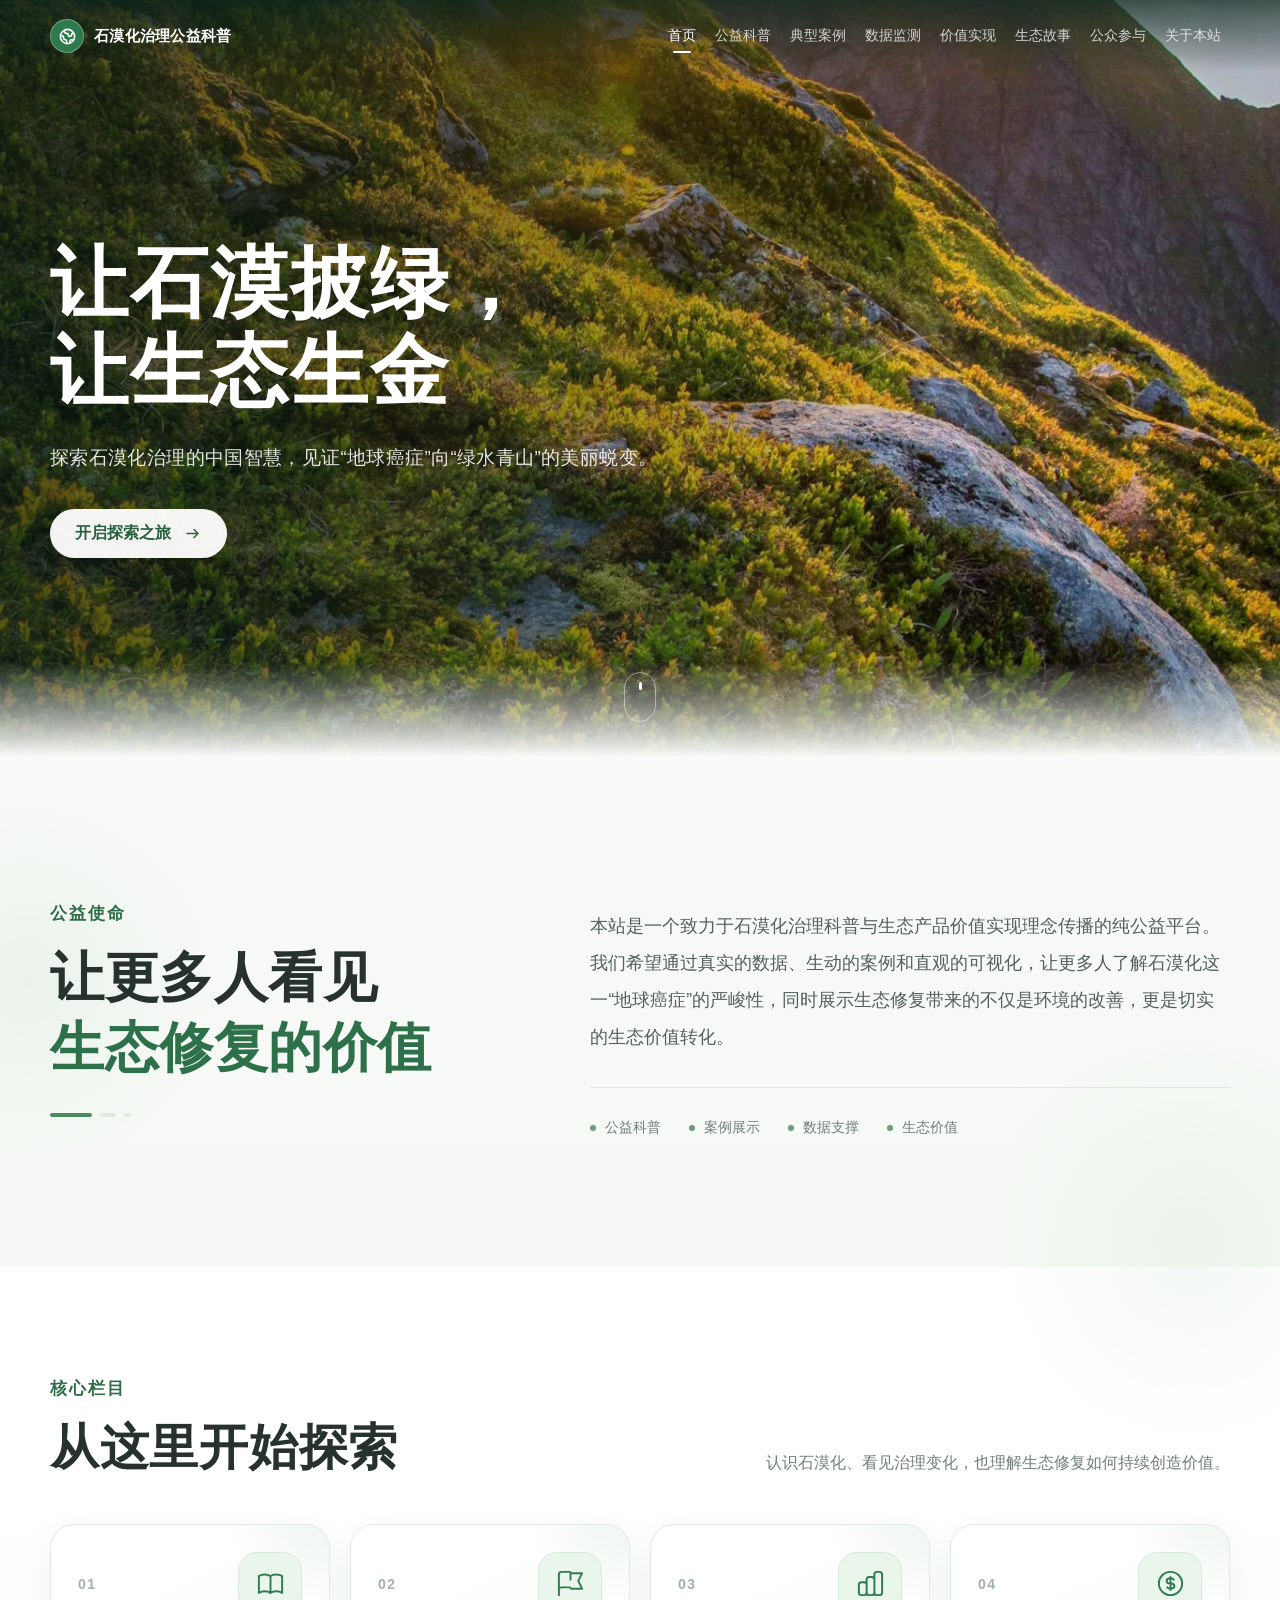
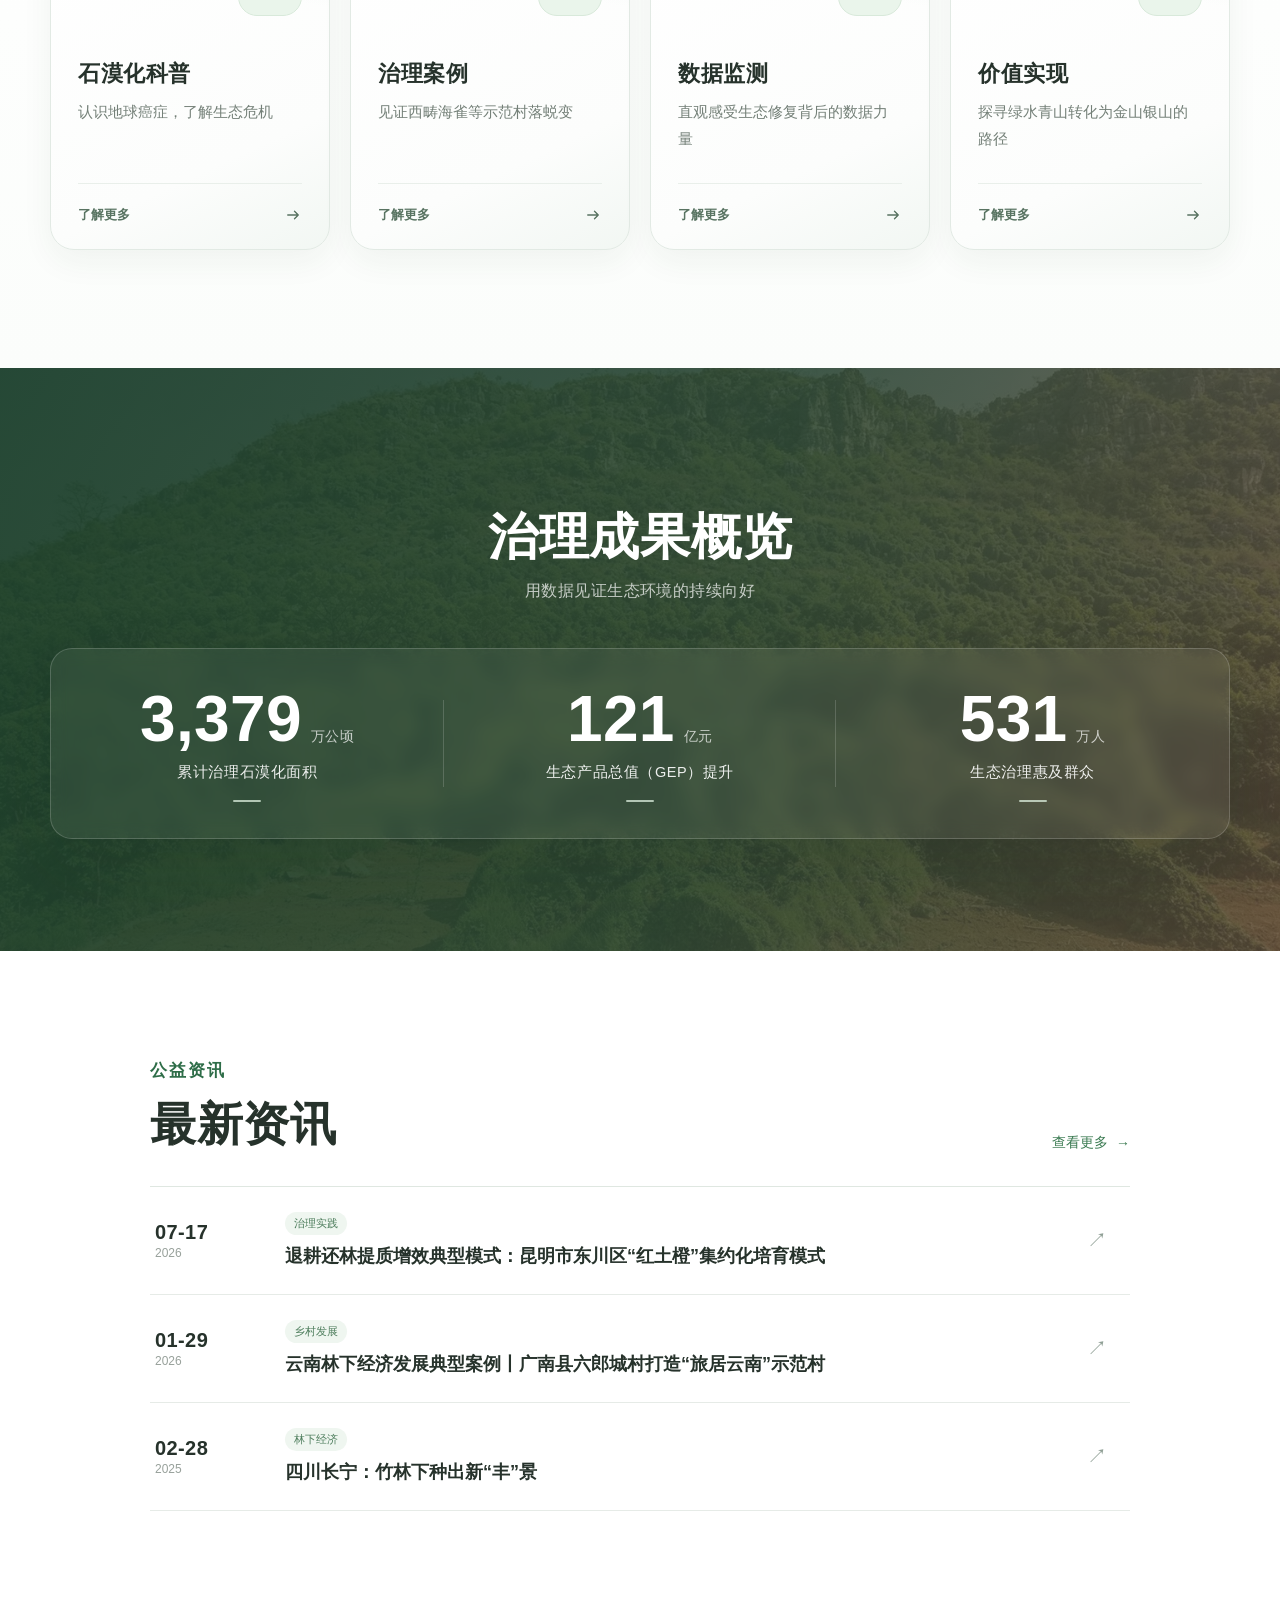
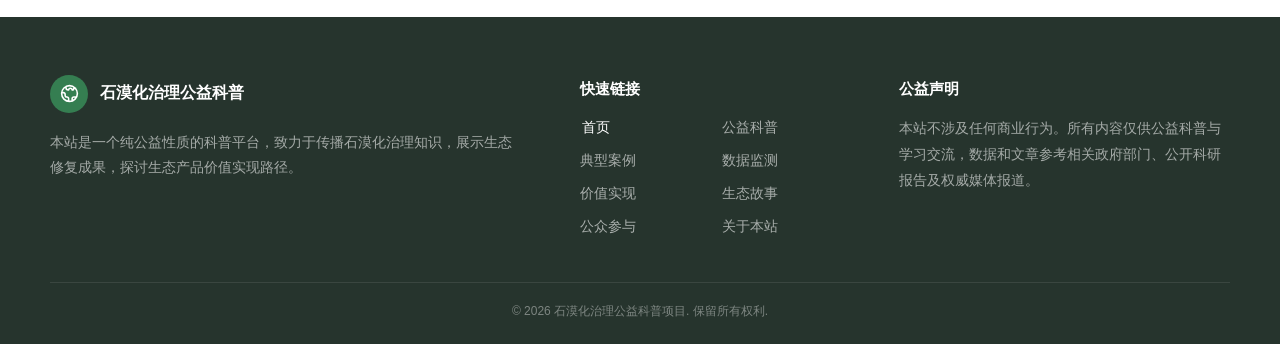
==== commit 4d897104: "修复首页返回图片并统一全部首屏动效" ====
--- a/site/index.html
+++ b/site/index.html
@@ -4,7 +4,7 @@
 <meta charset="UTF-8" />
 <meta name="viewport" content="width=device-width,initial-scale=1.0" />
 <title>石漠化治理公益科普</title>
-<link rel="preload" as="image" href="assets/hero/home-original-final.jpg?v=20260824-23" fetchpriority="high">
+<link rel="preload" as="image" href="assets/hero/home-original-final.jpg?v=20260824-24" fetchpriority="high">
 <style>
 :root{
   --green:#2f7a4c;--green-deep:#1d5d38;--green-soft:#eaf4ec;--ink:#26322b;--muted:#69756e;
@@ -22,11 +22,13 @@
 .hero{min-height:84vh;position:relative;display:flex;align-items:center;overflow:hidden;background:#193326}.hero-media{position:absolute;inset:-26px;overflow:hidden}.hero-media img{width:100%;height:100%;object-fit:cover;object-position:center;transform:scale(1.045);will-change:transform;filter:saturate(1.03) contrast(1.02);animation:heroBreath 13s ease-in-out infinite alternate}@keyframes heroBreath{to{filter:saturate(1.11) contrast(1.04)}}.hero-overlay{position:absolute;inset:0;background:linear-gradient(90deg,rgba(9,31,22,.73) 0%,rgba(12,38,26,.49) 45%,rgba(11,28,21,.11) 76%),linear-gradient(to top,rgba(15,32,23,.22),transparent 45%)}.hero-overlay:after{content:"";position:absolute;inset:0;background:radial-gradient(circle at 80% 42%,rgba(255,255,255,.08),transparent 22%)}.hero-copy{position:relative;z-index:3;color:#fff;max-width:860px;padding-top:42px}.hero h1{font-size:clamp(48px,6.1vw,82px);line-height:1.12;letter-spacing:.025em;font-weight:650;margin:0;text-shadow:0 8px 30px rgba(0,0,0,.22);text-wrap:balance;animation:heroTitle .85s cubic-bezier(.16,1,.3,1) .08s both}@keyframes heroTitle{from{opacity:0;transform:translateY(26px);letter-spacing:.07em}to{opacity:1;transform:none;letter-spacing:.025em}}.hero p{max-width:720px;margin:26px 0 0;font-size:clamp(17px,1.45vw,21px);line-height:1.82;color:rgba(255,255,255,.88);letter-spacing:.02em;animation:heroBody .8s cubic-bezier(.16,1,.3,1) .22s both}@keyframes heroBody{from{opacity:0;transform:translateY(20px)}to{opacity:1;transform:none}}.hero-actions{margin-top:34px;animation:heroBody .8s cubic-bezier(.16,1,.3,1) .35s both}.primary{display:inline-flex;align-items:center;gap:12px;padding:14px 25px;border-radius:999px;background:rgba(255,255,255,.95);color:#285f3f;font-size:16px;font-weight:650;box-shadow:0 16px 42px rgba(0,0,0,.18);transition:transform .3s ease,box-shadow .3s ease,background .3s ease}.primary:hover{transform:translateY(-3px);background:#fff;box-shadow:0 22px 50px rgba(0,0,0,.25)}.primary svg{transition:.28s}.primary:hover svg{transform:translateX(4px)}.scroll-cue{position:absolute;z-index:4;left:50%;right:auto;bottom:34px;width:32px;height:50px;border:1px solid rgba(255,255,255,.45);border-radius:20px;display:flex;justify-content:center;padding-top:9px;transform:translateX(-50%)}.scroll-cue:before{content:"";width:3px;height:8px;background:#fff;border-radius:4px;animation:scrollDot 1.8s infinite}@keyframes scrollDot{0%{opacity:0;transform:translateY(0)}35%{opacity:1}100%{opacity:0;transform:translateY(19px)}}.hero-fade{position:absolute;z-index:2;left:0;right:0;bottom:-1px;height:95px;background:linear-gradient(to top,var(--paper),transparent)}
 
 /* HERO IMAGE FAILSAFE */
-.hero{background:#193326 url('assets/hero/home-original-final.jpg?v=20260824-23') center/cover no-repeat}
-.hero-media{z-index:0;background:url('assets/hero/home-original-final.jpg?v=20260824-23') center/cover no-repeat}
+.hero{background:#193326 url('assets/hero/home-original-final.jpg?v=20260824-24') center/cover no-repeat}
+.hero-media{z-index:0;background:url('assets/hero/home-original-final.jpg?v=20260824-24') center/cover no-repeat}
 .hero-media img{position:absolute;inset:0;z-index:0;display:block;opacity:1}
 .hero-overlay{z-index:1;background:linear-gradient(90deg,rgba(9,31,22,.66) 0%,rgba(12,38,26,.40) 45%,rgba(11,28,21,.06) 76%),linear-gradient(to top,rgba(15,32,23,.18),transparent 45%)}
 .hero>.wrap{position:relative;z-index:3}
+@keyframes homeHeroBreath{from{transform:scale(1.025)}to{transform:scale(1.065)}}
+.hero-media img{animation:homeHeroBreath 14s ease-in-out infinite alternate}
 
 /* MISSION */
 .mission{background:var(--paper);position:relative}.mission:before{content:"";position:absolute;left:-170px;top:30px;width:390px;height:390px;border-radius:50%;background:radial-gradient(circle,rgba(181,214,187,.2),transparent 68%)}.mission-grid{display:grid;grid-template-columns:.7fr 1.3fr;gap:84px;align-items:start}.section-label{display:flex;align-items:center;gap:13px;color:#3c7352;font-size:13px;font-weight:650;letter-spacing:.08em;margin-bottom:18px}.section-label:before{content:"";width:28px;height:2px;border-radius:2px;background:#6ca17b}.mission-copy{font-size:18px;line-height:2.05;color:#56645c}.mission-copy p{margin:0}.mission-note{margin-top:27px;padding-top:23px;border-top:1px solid #dfe8e0;display:flex;gap:28px;flex-wrap:wrap;color:#7a877f;font-size:13px}.mission-note span{display:inline-flex;align-items:center;gap:9px}.mission-note i{width:5px;height:5px;border-radius:50%;background:#73a17d}
@@ -52,7 +54,7 @@
 @media(max-width:980px){.mission-grid{grid-template-columns:1fr;gap:32px}.mission-copy{padding-top:0}.mission-heading{padding-right:0}.cards{grid-template-columns:repeat(2,1fr)}}
 @media(max-width:660px){.mission{padding:82px 0}.section-label{font-size:16px;margin-bottom:15px}.mission-heading .title{font-size:38px}.mission-copy{font-size:16px;line-height:1.95}.explore-section{padding:80px 0}.cards{grid-template-columns:1fr}.card{min-height:292px}.card h3{margin-top:34px}.stats{padding:88px 0}.stats-rail{border-radius:18px}.stat:not(:last-child):after{right:18%;left:18%;top:auto;bottom:0;width:auto;height:1px}}
 </style>
-<link rel="stylesheet" href="./navigation.css?v=20260823-10">
+<link rel="stylesheet" href="./navigation.css?v=20260824-24">
 </head>
 <body data-site-page="home">
 <header class="nav" id="nav"><div class="progress" id="progress"></div><div class="wrap nav-inner">
@@ -60,7 +62,7 @@
 <nav class="nav-links"><a class="active" href="./index.html">首页</a><a class="route" data-name="公益科普" href="./science/index.html">公益科普</a><a class="route" data-name="典型案例" href="./cases/index.html">典型案例</a><a class="route" data-name="数据监测" href="./dashboard/index.html">数据监测</a><a class="route" data-name="价值实现" href="./value/index.html">价值实现</a><a class="route" data-name="生态故事" href="./stories/index.html">生态故事</a><a class="route" data-name="公众参与" href="./community/index.html">公众参与</a><a class="route" data-name="关于本站" href="./about/index.html">关于本站</a></nav><button class="menu-btn" aria-label="菜单">☰</button>
 </div></header>
 <main id="top">
-<section class="hero"><div class="hero-media"><img id="heroImage" src="assets/hero/home-original-final.jpg?v=20260824-23" alt="暖色晨光中的高山植被景观" fetchpriority="high" decoding="sync"></div><div class="hero-overlay"></div><div class="hero-fade"></div><div class="wrap"><div class="hero-copy"><h1>让石漠披绿，让生态生金</h1><p>探索石漠化治理的中国智慧，见证“地球癌症”向“绿水青山”的美丽蜕变。</p><div class="hero-actions"><a class="primary route" data-name="公益科普" href="./science/index.html">开启探索之旅 <svg width="19" height="19" fill="none" stroke="currentColor" viewBox="0 0 24 24"><path stroke-linecap="round" stroke-linejoin="round" stroke-width="1.8" d="M5 12h14m-5-5 5 5-5 5"/></svg></a></div></div></div><a class="scroll-cue" href="#mission" aria-label="继续向下"></a></section>
+<section class="hero"><div class="hero-media"><img id="heroImage" src="assets/hero/home-original-final.jpg?v=20260824-24" alt="暖色晨光中的高山植被景观" fetchpriority="high" decoding="sync"></div><div class="hero-overlay"></div><div class="hero-fade"></div><div class="wrap"><div class="hero-copy"><h1>让石漠披绿，让生态生金</h1><p>探索石漠化治理的中国智慧，见证“地球癌症”向“绿水青山”的美丽蜕变。</p><div class="hero-actions"><a class="primary route" data-name="公益科普" href="./science/index.html">开启探索之旅 <svg width="19" height="19" fill="none" stroke="currentColor" viewBox="0 0 24 24"><path stroke-linecap="round" stroke-linejoin="round" stroke-width="1.8" d="M5 12h14m-5-5 5 5-5 5"/></svg></a></div></div></div><a class="scroll-cue" href="#mission" aria-label="继续向下"></a></section>
 
 <section class="section mission" id="mission"><div class="wrap mission-grid"><div class="reveal mission-heading"><div class="section-label">公益使命</div><h2 class="title">让更多人看见<br><span>生态修复的价值</span></h2><div class="mission-seal" aria-hidden="true"><span></span><span></span><span></span></div></div><div class="mission-copy reveal" data-delay="1"><p>本站是一个致力于石漠化治理科普与生态产品价值实现理念传播的纯公益平台。<br>我们希望通过真实的数据、生动的案例和直观的可视化，让更多人了解石漠化这一“地球癌症”的严峻性，同时展示生态修复带来的不仅是环境的改善，更是切实的生态价值转化。</p><div class="mission-note"><span><i></i>公益科普</span><span><i></i>案例展示</span><span><i></i>数据支撑</span><span><i></i>生态价值</span></div></div></div></section>
 
@@ -77,11 +79,11 @@
 </main>
 <footer class="footer"><div class="wrap"><div class="footer-grid"><div><div class="footer-brand"><span class="footer-icon"><svg fill="none" stroke="currentColor" viewBox="0 0 24 24"><path stroke-linecap="round" stroke-linejoin="round" stroke-width="2" d="M3.055 11H5a2 2 0 012 2v1a2 2 0 002 2 2 2 0 012 2v2.945M8 3.935V5.5A2.5 2.5 0 0010.5 8h.5a2 2 0 012 2 2 2 0 104 0 2 2 0 012-2h1.064M15 20.488V18a2 2 0 012-2h3.064M21 12a9 9 0 11-18 0 9 9 0 0118 0z"/></svg></span>石漠化治理公益科普</div><p>本站是一个纯公益性质的科普平台，致力于传播石漠化治理知识，展示生态修复成果，探讨生态产品价值实现路径。</p></div><div><h3>快速链接</h3><ul><li><a class="route" href="./science/index.html">石漠化科普</a></li><li><a class="route" href="./cases/index.html">治理案例</a></li><li><a class="route" href="./dashboard/index.html">数据监测</a></li><li><a class="route" href="./value/index.html">价值实现</a></li></ul></div><div><h3>公益声明</h3><p>本站不涉及任何商业行为。所有数据仅供科普展示，数据来源参考相关公开科研报告及统计年鉴。</p></div></div><div class="copyright">© 2026 石漠化治理公益科普项目. 保留所有权利.</div></div></footer>
 <script>
-const heroImage=document.getElementById('heroImage');heroImage.onerror=()=>{heroImage.src='assets/home-inline-02-58b915881282.webp?v=20260824-14'};
+const heroImage=document.getElementById('heroImage');heroImage.onerror=()=>{heroImage.src='assets/hero/home-original-final.jpg?v=20260824-24'};
 const nav=document.getElementById('nav'),progress=document.getElementById('progress'),hero=heroImage;
 function onScroll(){const y=scrollY;nav.classList.toggle('scrolled',y>28);const max=document.documentElement.scrollHeight-innerHeight;progress.style.width=(max>0?Math.min(100,y/max*100):0)+'%';if(hero)hero.style.transform=`translate3d(0,${Math.min(y*.115,72)}px,0) scale(${1.045+Math.min(y/12000,.02)})`}
 addEventListener('scroll',onScroll,{passive:true});onScroll();
 const io=new IntersectionObserver(es=>es.forEach(e=>{if(e.isIntersecting){e.target.classList.add('on');io.unobserve(e.target)}}),{threshold:.12});document.querySelectorAll('.reveal').forEach(el=>io.observe(el));
 const rail=document.getElementById('statsRail');let counted=false;const statIO=new IntersectionObserver(es=>es.forEach(e=>{if(!e.isIntersecting||counted)return;counted=true;document.querySelectorAll('[data-target]').forEach((el,i)=>{const t=+el.dataset.target,start=performance.now()+i*80,dur=1650;function tick(now){const p=Math.max(0,Math.min(1,(now-start)/dur)),ease=1-Math.pow(1-p,4);el.textContent=Math.round(t*ease).toLocaleString('zh-CN');if(p<1)requestAnimationFrame(tick)}requestAnimationFrame(tick)});statIO.disconnect()}),{threshold:.35});statIO.observe(rail);
 </script>
-<script src="./navigation.js?v=20260823-10"></script></body></html>
+<script src="./navigation.js?v=20260824-24"></script></body></html>
--- a/site/navigation.css
+++ b/site/navigation.css
@@ -14,9 +14,9 @@
     .nav.scrolled,.nav.solid,.site-about .nav{color:#34483d!important;background:rgba(250,252,249,.96)!important;border-bottom:0!important;box-shadow:0 8px 28px rgba(31,62,45,.08)!important;backdrop-filter:blur(18px)}
 
     .site-inner-hero .hero{position:relative!important;height:58vh!important;min-height:500px!important;display:flex!important;align-items:center!important;isolation:isolate!important;background-color:#152b1f!important;background-image:var(--site-hero-image)!important;background-repeat:no-repeat!important;background-size:cover!important;background-position:center 48%!important}
-    .site-inner-hero .hero>img{display:block!important;position:absolute!important;z-index:0!important;inset:0!important;width:100%!important;height:100%!important;object-fit:cover!important;object-position:center 48%!important;filter:saturate(.9) contrast(1.02)!important}
+    .site-inner-hero .hero>img{display:block!important;position:absolute!important;z-index:0!important;inset:0!important;width:100%!important;height:100%!important;object-fit:cover!important;object-position:center 48%!important;filter:saturate(.9) contrast(1.02)!important;transform-origin:center center!important;will-change:transform!important;animation:siteHeroBreath 14s ease-in-out infinite alternate!important}
     .site-inner-hero .hero>.hero-media{display:block!important;position:absolute!important;z-index:0!important;inset:0!important}
-    .site-inner-hero .hero>.hero-media img{display:block!important;width:100%!important;height:100%!important;object-fit:cover!important;object-position:center 48%!important;filter:saturate(.9) contrast(1.02)!important;transform:none!important}
+    .site-inner-hero .hero>.hero-media img{display:block!important;width:100%!important;height:100%!important;object-fit:cover!important;object-position:center 48%!important;filter:saturate(.9) contrast(1.02)!important;transform-origin:center center!important;will-change:transform!important;animation:siteHeroBreath 14s ease-in-out infinite alternate!important}
     .site-inner-hero .hero>.hero-shade,.site-inner-hero .hero>.hero-fade,.site-inner-hero .hero>.site-hero-image,.site-inner-hero .hero>.site-hero-shade{display:none!important}
     .site-inner-hero .hero:before{content:""!important;position:absolute!important;z-index:1!important;inset:0!important;opacity:1!important;background:radial-gradient(circle at 50% 42%,rgba(8,28,17,.06) 0,rgba(8,28,17,.18) 42%,rgba(8,25,16,.40) 100%),linear-gradient(to top,rgba(8,24,16,.48),rgba(8,24,16,.08) 58%)!important;pointer-events:none!important}
     .site-inner-hero .hero:after{content:""!important;position:absolute!important;z-index:2!important;left:0!important;right:0!important;top:auto!important;bottom:-1px!important;height:100px!important;background:linear-gradient(to top,var(--paper,#f8faf7),transparent)!important;pointer-events:none!important}
@@ -28,6 +28,7 @@
     .site-inner-hero .hero>.site-hero-scroll:before{content:""!important;width:3px!important;height:8px!important;border-radius:5px!important;background:#fff!important;animation:siteScrollDot 1.8s infinite!important}
     .site-inner-hero .hero>.site-hero-scroll:after{content:none!important;display:none!important}
     @keyframes siteHeroRise{from{opacity:0;transform:translateY(26px)}to{opacity:1;transform:none}}
+    @keyframes siteHeroBreath{from{transform:scale(1.025)}to{transform:scale(1.065)}}
     @keyframes siteScrollDot{0%{opacity:0;transform:translateY(0)}35%{opacity:1}100%{opacity:0;transform:translateY(18px)}}
 
     .site-original-next{display:none!important}
@@ -86,5 +87,6 @@
       .site-about .chapter-columns{grid-template-columns:1fr!important;gap:14px!important}
       .site-about .register-row{grid-template-columns:44px 1fr!important;gap:8px 14px!important}.site-about .register-row p{grid-column:2!important}
     }
+    @media(prefers-reduced-motion:reduce){.site-inner-hero .hero>img,.site-inner-hero .hero>.hero-media img{animation:none!important;transform:scale(1.025)!important}}
     @media(prefers-reduced-motion:reduce){.site-inner-hero .hero h1,.site-inner-hero .hero .hero-sub,.site-inner-hero .hero .hero-desc,.site-inner-hero .hero>.site-hero-scroll:before{animation:none!important}}
   
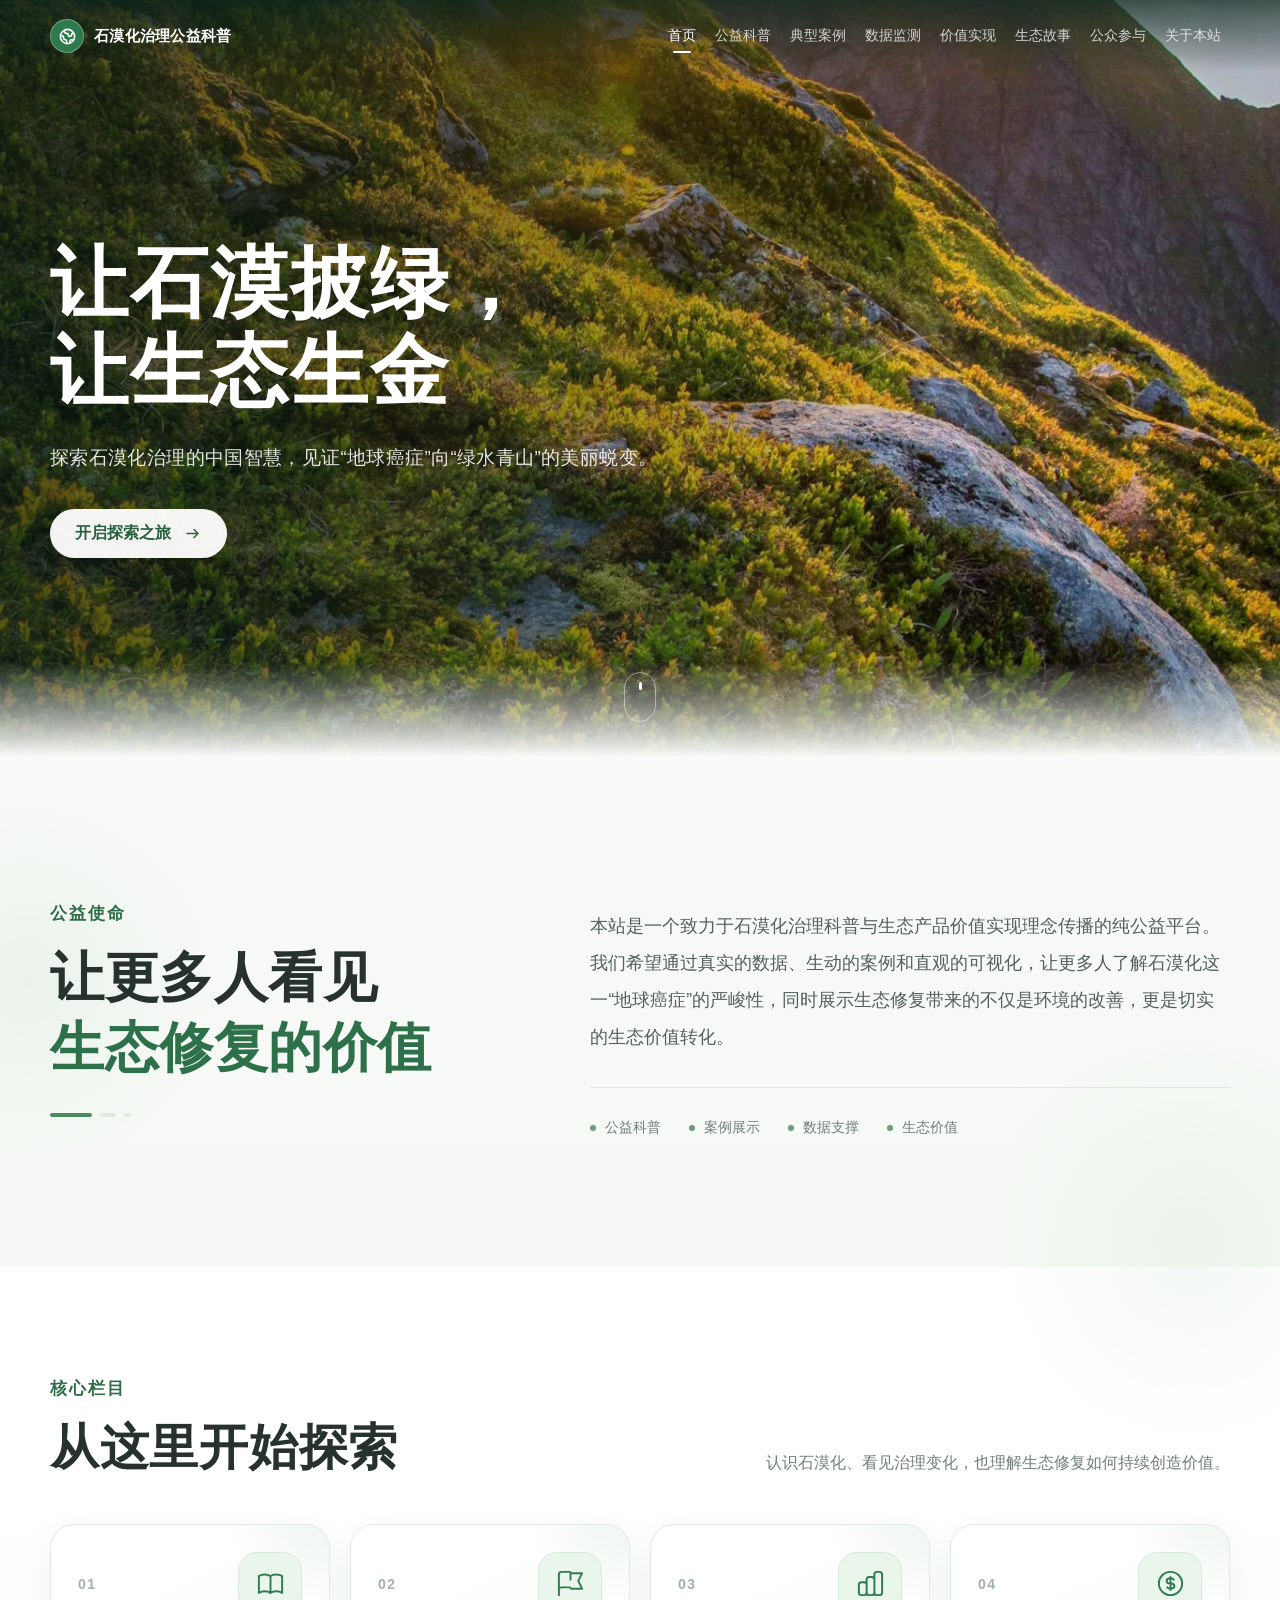
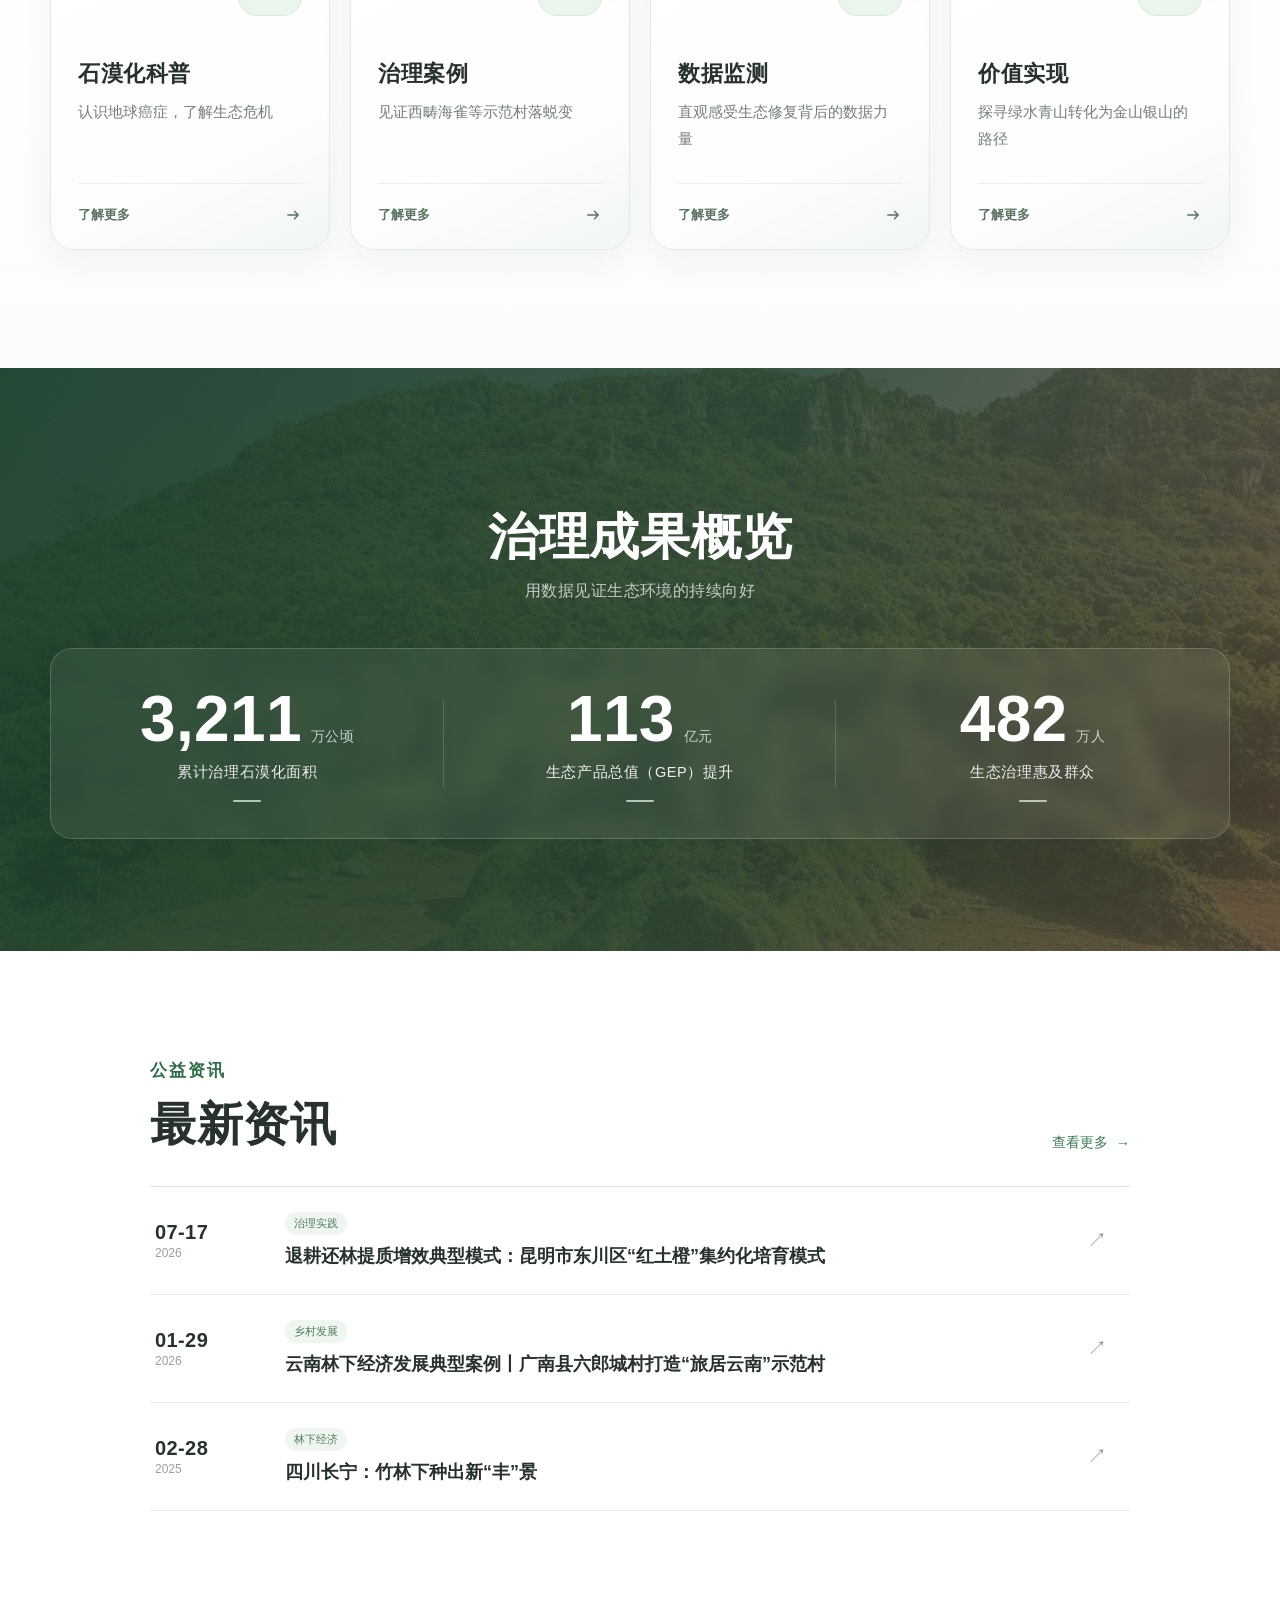
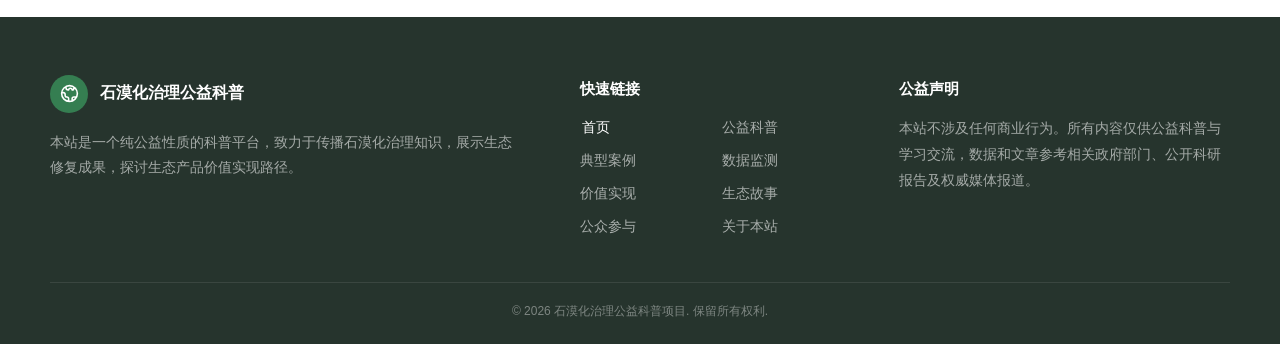
==== commit 304f42a1: "统一手机端导航并修复首屏图片加载" ====
--- a/site/index.html
+++ b/site/index.html
@@ -54,7 +54,7 @@
 @media(max-width:980px){.mission-grid{grid-template-columns:1fr;gap:32px}.mission-copy{padding-top:0}.mission-heading{padding-right:0}.cards{grid-template-columns:repeat(2,1fr)}}
 @media(max-width:660px){.mission{padding:82px 0}.section-label{font-size:16px;margin-bottom:15px}.mission-heading .title{font-size:38px}.mission-copy{font-size:16px;line-height:1.95}.explore-section{padding:80px 0}.cards{grid-template-columns:1fr}.card{min-height:292px}.card h3{margin-top:34px}.stats{padding:88px 0}.stats-rail{border-radius:18px}.stat:not(:last-child):after{right:18%;left:18%;top:auto;bottom:0;width:auto;height:1px}}
 </style>
-<link rel="stylesheet" href="./navigation.css?v=20260824-24">
+<link rel="stylesheet" href="./navigation.css?v=20260824-25">
 </head>
 <body data-site-page="home">
 <header class="nav" id="nav"><div class="progress" id="progress"></div><div class="wrap nav-inner">
@@ -86,4 +86,4 @@
 const io=new IntersectionObserver(es=>es.forEach(e=>{if(e.isIntersecting){e.target.classList.add('on');io.unobserve(e.target)}}),{threshold:.12});document.querySelectorAll('.reveal').forEach(el=>io.observe(el));
 const rail=document.getElementById('statsRail');let counted=false;const statIO=new IntersectionObserver(es=>es.forEach(e=>{if(!e.isIntersecting||counted)return;counted=true;document.querySelectorAll('[data-target]').forEach((el,i)=>{const t=+el.dataset.target,start=performance.now()+i*80,dur=1650;function tick(now){const p=Math.max(0,Math.min(1,(now-start)/dur)),ease=1-Math.pow(1-p,4);el.textContent=Math.round(t*ease).toLocaleString('zh-CN');if(p<1)requestAnimationFrame(tick)}requestAnimationFrame(tick)});statIO.disconnect()}),{threshold:.35});statIO.observe(rail);
 </script>
-<script src="./navigation.js?v=20260824-24"></script></body></html>
+<script src="./navigation.js?v=20260824-25"></script></body></html>
--- a/site/navigation.css
+++ b/site/navigation.css
@@ -12,6 +12,8 @@
     .nav .nav-links a:after{content:""!important;position:absolute!important;left:50%!important;bottom:2px!important;width:0!important;height:2px!important;border-radius:3px!important;background:currentColor!important;transform:translateX(-50%)!important;transition:width .25s!important}
     .nav .nav-links a:hover:after,.nav .nav-links a.active:after{width:18px!important}
     .nav.scrolled,.nav.solid,.site-about .nav{color:#34483d!important;background:rgba(250,252,249,.96)!important;border-bottom:0!important;box-shadow:0 8px 28px rgba(31,62,45,.08)!important;backdrop-filter:blur(18px)}
+    .nav .site-menu-toggle{display:none!important;flex:0 0 auto;width:40px;height:40px;margin-left:auto;padding:0;border:1px solid rgba(255,255,255,.22);border-radius:50%;place-items:center;color:inherit;background:rgba(255,255,255,.12);font-family:var(--site-sans)!important;font-size:22px;font-weight:400;line-height:1;cursor:pointer;-webkit-tap-highlight-color:transparent}
+    .nav.scrolled .site-menu-toggle,.nav.solid .site-menu-toggle,.site-about .nav .site-menu-toggle{border-color:#dce6de;background:#eef3ef}
 
     .site-inner-hero .hero{position:relative!important;height:58vh!important;min-height:500px!important;display:flex!important;align-items:center!important;isolation:isolate!important;background-color:#152b1f!important;background-image:var(--site-hero-image)!important;background-repeat:no-repeat!important;background-size:cover!important;background-position:center 48%!important}
     .site-inner-hero .hero>img{display:block!important;position:absolute!important;z-index:0!important;inset:0!important;width:100%!important;height:100%!important;object-fit:cover!important;object-position:center 48%!important;filter:saturate(.9) contrast(1.02)!important;transform-origin:center center!important;will-change:transform!important;animation:siteHeroBreath 14s ease-in-out infinite alternate!important}
@@ -63,8 +65,12 @@
     .site-about .register-row{grid-template-columns:52px 220px minmax(0,1fr)!important;gap:18px!important}
 
     @media(max-width:1000px){
+      .nav .nav-inner{width:min(100% - 30px,1180px)!important;gap:12px!important}
+      .nav .brand{min-width:0!important;max-width:calc(100% - 54px)!important;font-size:14px!important;overflow:hidden!important;text-overflow:ellipsis!important}
+      .nav .brand-mark,.nav .brand-icon{width:32px!important;height:32px!important}
+      .nav .site-menu-toggle{display:grid!important}
       .nav .nav-links{display:none!important;position:absolute!important;top:72px!important;left:0!important;right:0!important;padding:18px 24px!important;flex-direction:column!important;align-items:stretch!important;gap:0!important;color:#34483d!important;background:rgba(250,252,249,.99)!important;box-shadow:0 16px 30px rgba(0,0,0,.08)!important}
-      .nav .nav-links.open{display:flex!important}.nav .nav-links a{padding:11px 0!important}
+      .nav .nav-links.open{display:flex!important}.nav .nav-links a{padding:12px 0!important;font-size:15px!important}.nav .nav-links a:after{bottom:5px!important;left:0!important;transform:none!important}.nav .nav-links a.active:after{width:18px!important}
       .site-footer-grid{grid-template-columns:1fr 1fr}.site-footer-intro{grid-column:1/-1}
       .site-about .masthead-grid{grid-template-columns:1fr!important;gap:26px!important}
       .site-about .masthead-copy{padding:24px 0 0!important;border-left:0!important;border-top:1px solid var(--site-line)!important}
@@ -72,6 +78,7 @@
       .site-about .chapter-content{padding-left:126px!important}
     }
     @media(max-width:700px){
+      .nav .brand{font-size:13px!important}
       .site-inner-hero .hero{min-height:500px!important}
       .site-inner-hero .hero .hero-copy{width:min(100% - 30px,850px)!important;padding-top:48px!important}
       .site-inner-hero .hero h1{font-size:42px!important}
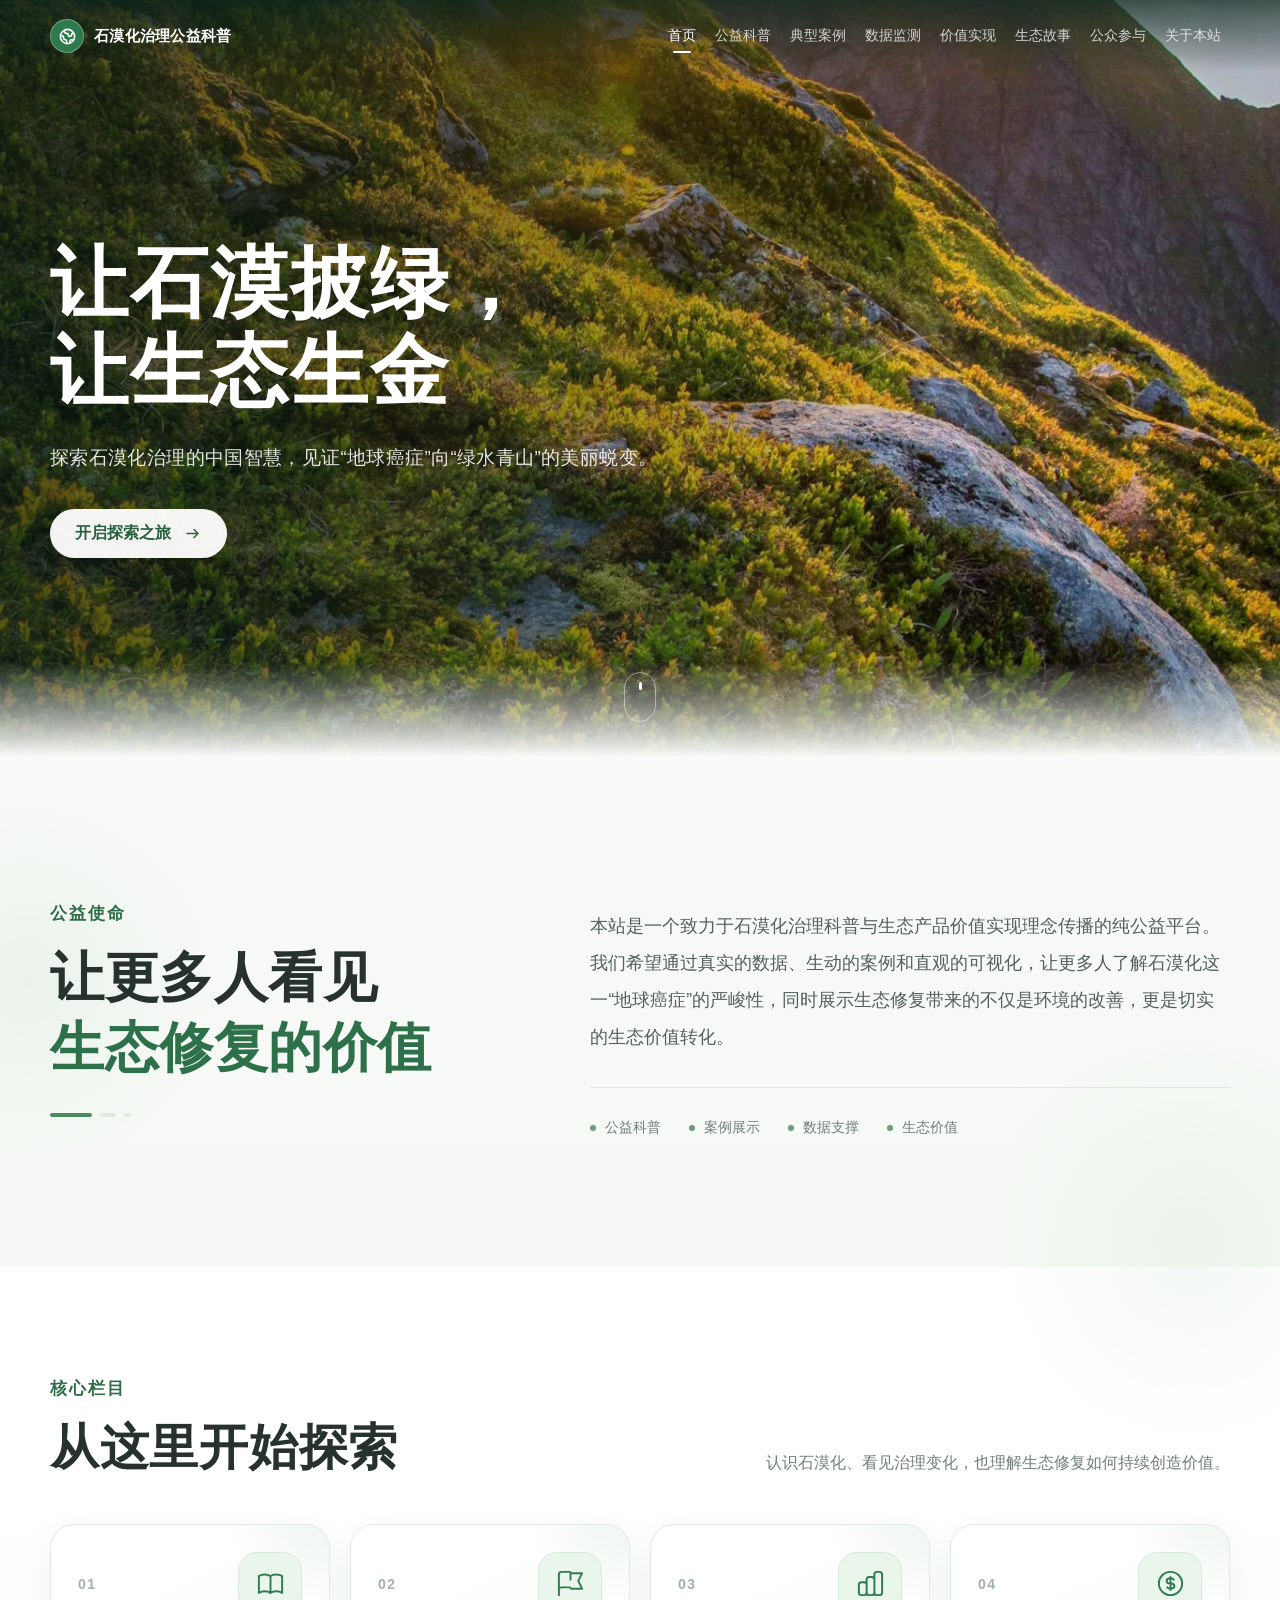
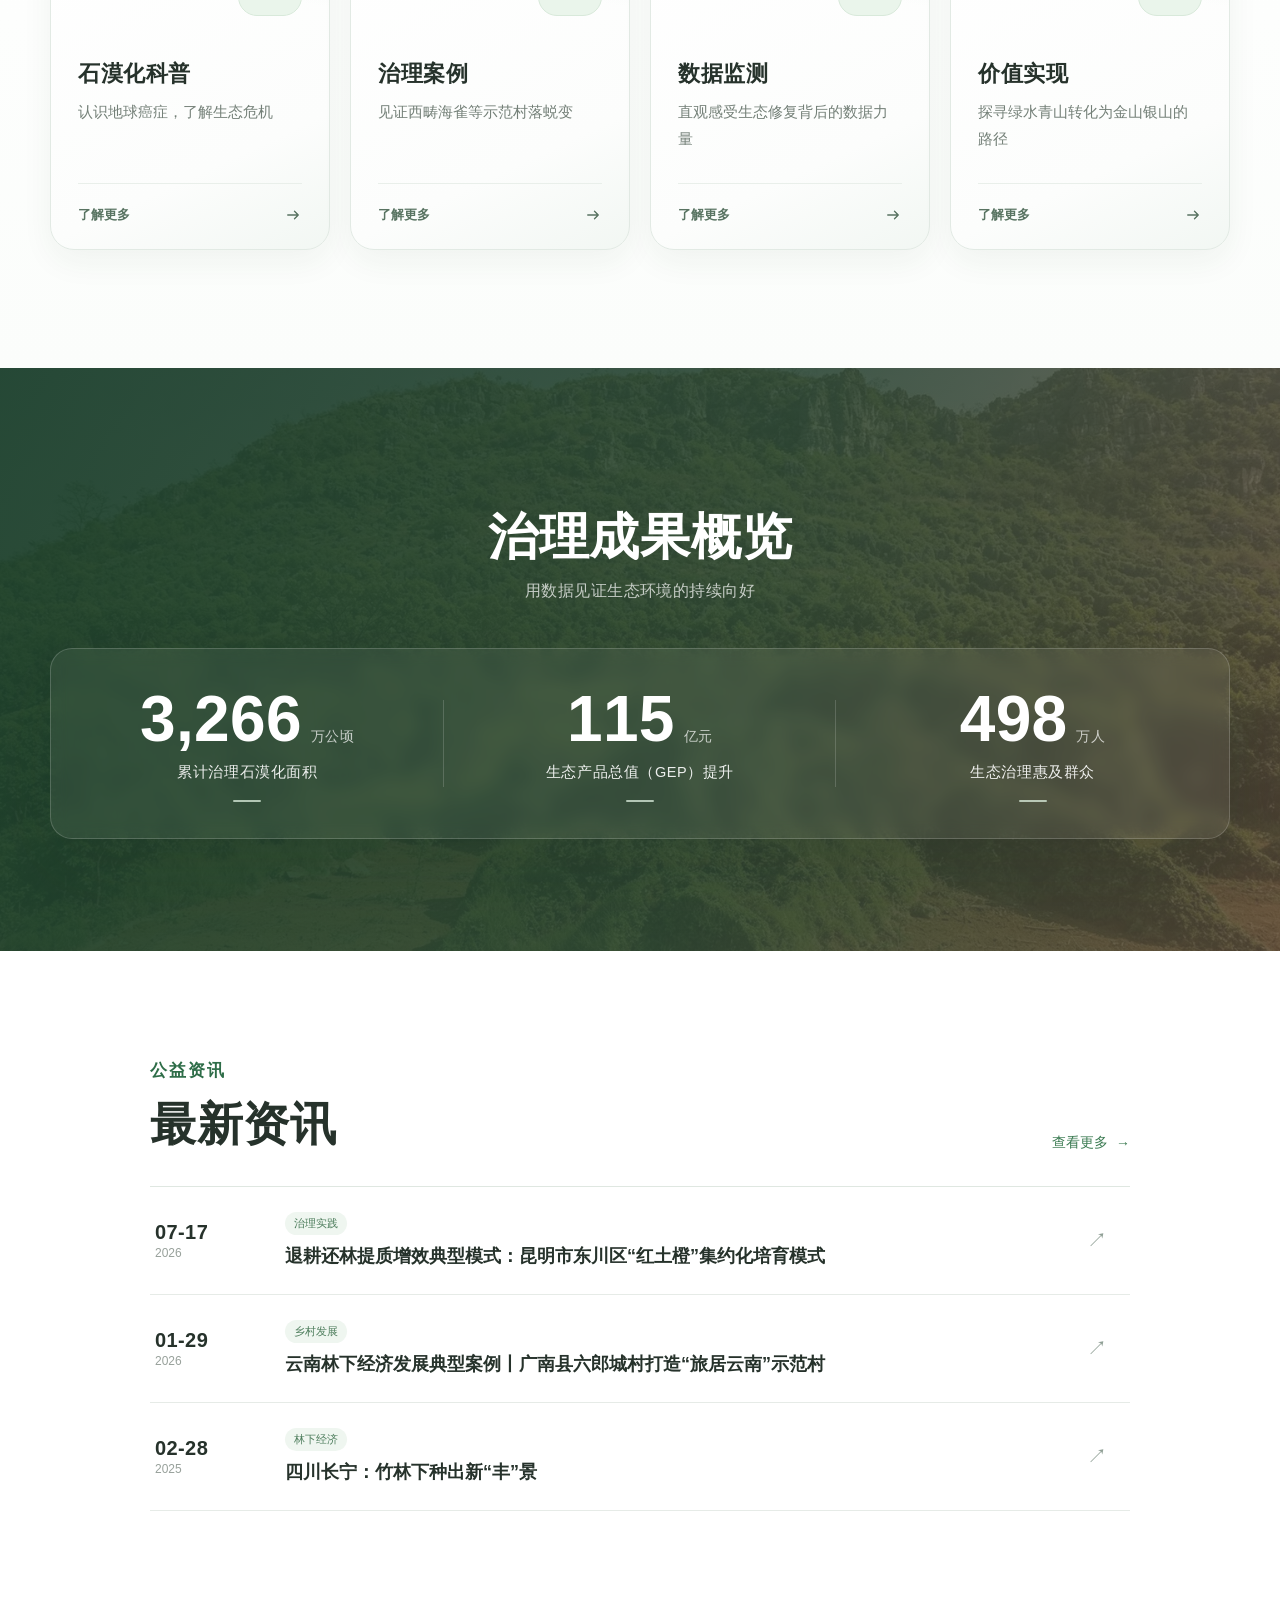
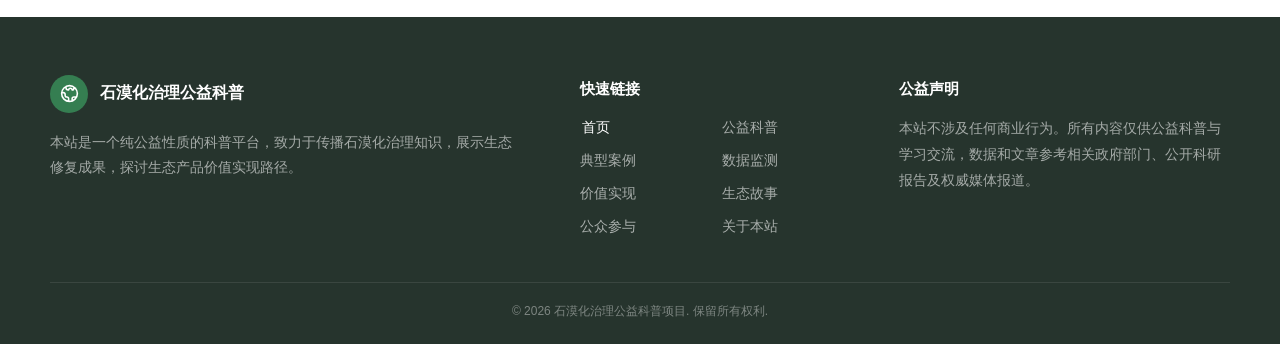
==== commit bf24774f: "修复首页手机菜单位置和横向溢出" ====
--- a/site/index.html
+++ b/site/index.html
@@ -4,7 +4,7 @@
 <meta charset="UTF-8" />
 <meta name="viewport" content="width=device-width,initial-scale=1.0" />
 <title>石漠化治理公益科普</title>
-<link rel="preload" as="image" href="assets/hero/home-original-final.jpg?v=20260824-24" fetchpriority="high">
+<link rel="preload" as="image" href="assets/hero/home-original-final.jpg?v=20260824-27" fetchpriority="high">
 <style>
 :root{
   --green:#2f7a4c;--green-deep:#1d5d38;--green-soft:#eaf4ec;--ink:#26322b;--muted:#69756e;
@@ -22,8 +22,8 @@
 .hero{min-height:84vh;position:relative;display:flex;align-items:center;overflow:hidden;background:#193326}.hero-media{position:absolute;inset:-26px;overflow:hidden}.hero-media img{width:100%;height:100%;object-fit:cover;object-position:center;transform:scale(1.045);will-change:transform;filter:saturate(1.03) contrast(1.02);animation:heroBreath 13s ease-in-out infinite alternate}@keyframes heroBreath{to{filter:saturate(1.11) contrast(1.04)}}.hero-overlay{position:absolute;inset:0;background:linear-gradient(90deg,rgba(9,31,22,.73) 0%,rgba(12,38,26,.49) 45%,rgba(11,28,21,.11) 76%),linear-gradient(to top,rgba(15,32,23,.22),transparent 45%)}.hero-overlay:after{content:"";position:absolute;inset:0;background:radial-gradient(circle at 80% 42%,rgba(255,255,255,.08),transparent 22%)}.hero-copy{position:relative;z-index:3;color:#fff;max-width:860px;padding-top:42px}.hero h1{font-size:clamp(48px,6.1vw,82px);line-height:1.12;letter-spacing:.025em;font-weight:650;margin:0;text-shadow:0 8px 30px rgba(0,0,0,.22);text-wrap:balance;animation:heroTitle .85s cubic-bezier(.16,1,.3,1) .08s both}@keyframes heroTitle{from{opacity:0;transform:translateY(26px);letter-spacing:.07em}to{opacity:1;transform:none;letter-spacing:.025em}}.hero p{max-width:720px;margin:26px 0 0;font-size:clamp(17px,1.45vw,21px);line-height:1.82;color:rgba(255,255,255,.88);letter-spacing:.02em;animation:heroBody .8s cubic-bezier(.16,1,.3,1) .22s both}@keyframes heroBody{from{opacity:0;transform:translateY(20px)}to{opacity:1;transform:none}}.hero-actions{margin-top:34px;animation:heroBody .8s cubic-bezier(.16,1,.3,1) .35s both}.primary{display:inline-flex;align-items:center;gap:12px;padding:14px 25px;border-radius:999px;background:rgba(255,255,255,.95);color:#285f3f;font-size:16px;font-weight:650;box-shadow:0 16px 42px rgba(0,0,0,.18);transition:transform .3s ease,box-shadow .3s ease,background .3s ease}.primary:hover{transform:translateY(-3px);background:#fff;box-shadow:0 22px 50px rgba(0,0,0,.25)}.primary svg{transition:.28s}.primary:hover svg{transform:translateX(4px)}.scroll-cue{position:absolute;z-index:4;left:50%;right:auto;bottom:34px;width:32px;height:50px;border:1px solid rgba(255,255,255,.45);border-radius:20px;display:flex;justify-content:center;padding-top:9px;transform:translateX(-50%)}.scroll-cue:before{content:"";width:3px;height:8px;background:#fff;border-radius:4px;animation:scrollDot 1.8s infinite}@keyframes scrollDot{0%{opacity:0;transform:translateY(0)}35%{opacity:1}100%{opacity:0;transform:translateY(19px)}}.hero-fade{position:absolute;z-index:2;left:0;right:0;bottom:-1px;height:95px;background:linear-gradient(to top,var(--paper),transparent)}
 
 /* HERO IMAGE FAILSAFE */
-.hero{background:#193326 url('assets/hero/home-original-final.jpg?v=20260824-24') center/cover no-repeat}
-.hero-media{z-index:0;background:url('assets/hero/home-original-final.jpg?v=20260824-24') center/cover no-repeat}
+.hero{background:#193326 url('assets/hero/home-original-final.jpg?v=20260824-27') center/cover no-repeat}
+.hero-media{z-index:0;background:url('assets/hero/home-original-final.jpg?v=20260824-27') center/cover no-repeat}
 .hero-media img{position:absolute;inset:0;z-index:0;display:block;opacity:1}
 .hero-overlay{z-index:1;background:linear-gradient(90deg,rgba(9,31,22,.66) 0%,rgba(12,38,26,.40) 45%,rgba(11,28,21,.06) 76%),linear-gradient(to top,rgba(15,32,23,.18),transparent 45%)}
 .hero>.wrap{position:relative;z-index:3}
@@ -54,15 +54,15 @@
 @media(max-width:980px){.mission-grid{grid-template-columns:1fr;gap:32px}.mission-copy{padding-top:0}.mission-heading{padding-right:0}.cards{grid-template-columns:repeat(2,1fr)}}
 @media(max-width:660px){.mission{padding:82px 0}.section-label{font-size:16px;margin-bottom:15px}.mission-heading .title{font-size:38px}.mission-copy{font-size:16px;line-height:1.95}.explore-section{padding:80px 0}.cards{grid-template-columns:1fr}.card{min-height:292px}.card h3{margin-top:34px}.stats{padding:88px 0}.stats-rail{border-radius:18px}.stat:not(:last-child):after{right:18%;left:18%;top:auto;bottom:0;width:auto;height:1px}}
 </style>
-<link rel="stylesheet" href="./navigation.css?v=20260824-25">
+<link rel="stylesheet" href="./navigation.css?v=20260824-27">
 </head>
 <body data-site-page="home">
 <header class="nav" id="nav"><div class="progress" id="progress"></div><div class="wrap nav-inner">
 <a class="brand" href="./index.html"><span class="brand-icon"><svg fill="none" stroke="currentColor" viewBox="0 0 24 24"><path stroke-linecap="round" stroke-linejoin="round" stroke-width="2" d="M3.055 11H5a2 2 0 012 2v1a2 2 0 002 2 2 2 0 012 2v2.945M8 3.935V5.5A2.5 2.5 0 0010.5 8h.5a2 2 0 012 2 2 2 0 104 0 2 2 0 012-2h1.064M15 20.488V18a2 2 0 012-2h3.064M21 12a9 9 0 11-18 0 9 9 0 0118 0z"/></svg></span><span>石漠化治理公益科普</span></a>
-<nav class="nav-links"><a class="active" href="./index.html">首页</a><a class="route" data-name="公益科普" href="./science/index.html">公益科普</a><a class="route" data-name="典型案例" href="./cases/index.html">典型案例</a><a class="route" data-name="数据监测" href="./dashboard/index.html">数据监测</a><a class="route" data-name="价值实现" href="./value/index.html">价值实现</a><a class="route" data-name="生态故事" href="./stories/index.html">生态故事</a><a class="route" data-name="公众参与" href="./community/index.html">公众参与</a><a class="route" data-name="关于本站" href="./about/index.html">关于本站</a></nav><button class="menu-btn" aria-label="菜单">☰</button>
+<nav class="nav-links" id="siteNavLinks"><a class="active" href="./index.html">首页</a><a class="route" data-name="公益科普" href="./science/index.html">公益科普</a><a class="route" data-name="典型案例" href="./cases/index.html">典型案例</a><a class="route" data-name="数据监测" href="./dashboard/index.html">数据监测</a><a class="route" data-name="价值实现" href="./value/index.html">价值实现</a><a class="route" data-name="生态故事" href="./stories/index.html">生态故事</a><a class="route" data-name="公众参与" href="./community/index.html">公众参与</a><a class="route" data-name="关于本站" href="./about/index.html">关于本站</a></nav><button class="menu-btn site-menu-toggle" type="button" aria-label="打开导航" aria-controls="siteNavLinks" aria-expanded="false" onclick="const links=document.getElementById('siteNavLinks');const open=links.classList.toggle('open');this.textContent=open?'×':'☰';this.setAttribute('aria-expanded',String(open));this.setAttribute('aria-label',open?'关闭导航':'打开导航')">☰</button>
 </div></header>
 <main id="top">
-<section class="hero"><div class="hero-media"><img id="heroImage" src="assets/hero/home-original-final.jpg?v=20260824-24" alt="暖色晨光中的高山植被景观" fetchpriority="high" decoding="sync"></div><div class="hero-overlay"></div><div class="hero-fade"></div><div class="wrap"><div class="hero-copy"><h1>让石漠披绿，让生态生金</h1><p>探索石漠化治理的中国智慧，见证“地球癌症”向“绿水青山”的美丽蜕变。</p><div class="hero-actions"><a class="primary route" data-name="公益科普" href="./science/index.html">开启探索之旅 <svg width="19" height="19" fill="none" stroke="currentColor" viewBox="0 0 24 24"><path stroke-linecap="round" stroke-linejoin="round" stroke-width="1.8" d="M5 12h14m-5-5 5 5-5 5"/></svg></a></div></div></div><a class="scroll-cue" href="#mission" aria-label="继续向下"></a></section>
+<section class="hero"><div class="hero-media"><img id="heroImage" src="assets/hero/home-original-final.jpg?v=20260824-27" alt="暖色晨光中的高山植被景观" fetchpriority="high" decoding="sync"></div><div class="hero-overlay"></div><div class="hero-fade"></div><div class="wrap"><div class="hero-copy"><h1>让石漠披绿，让生态生金</h1><p>探索石漠化治理的中国智慧，见证“地球癌症”向“绿水青山”的美丽蜕变。</p><div class="hero-actions"><a class="primary route" data-name="公益科普" href="./science/index.html">开启探索之旅 <svg width="19" height="19" fill="none" stroke="currentColor" viewBox="0 0 24 24"><path stroke-linecap="round" stroke-linejoin="round" stroke-width="1.8" d="M5 12h14m-5-5 5 5-5 5"/></svg></a></div></div></div><a class="scroll-cue" href="#mission" aria-label="继续向下"></a></section>
 
 <section class="section mission" id="mission"><div class="wrap mission-grid"><div class="reveal mission-heading"><div class="section-label">公益使命</div><h2 class="title">让更多人看见<br><span>生态修复的价值</span></h2><div class="mission-seal" aria-hidden="true"><span></span><span></span><span></span></div></div><div class="mission-copy reveal" data-delay="1"><p>本站是一个致力于石漠化治理科普与生态产品价值实现理念传播的纯公益平台。<br>我们希望通过真实的数据、生动的案例和直观的可视化，让更多人了解石漠化这一“地球癌症”的严峻性，同时展示生态修复带来的不仅是环境的改善，更是切实的生态价值转化。</p><div class="mission-note"><span><i></i>公益科普</span><span><i></i>案例展示</span><span><i></i>数据支撑</span><span><i></i>生态价值</span></div></div></div></section>
 
@@ -79,11 +79,11 @@
 </main>
 <footer class="footer"><div class="wrap"><div class="footer-grid"><div><div class="footer-brand"><span class="footer-icon"><svg fill="none" stroke="currentColor" viewBox="0 0 24 24"><path stroke-linecap="round" stroke-linejoin="round" stroke-width="2" d="M3.055 11H5a2 2 0 012 2v1a2 2 0 002 2 2 2 0 012 2v2.945M8 3.935V5.5A2.5 2.5 0 0010.5 8h.5a2 2 0 012 2 2 2 0 104 0 2 2 0 012-2h1.064M15 20.488V18a2 2 0 012-2h3.064M21 12a9 9 0 11-18 0 9 9 0 0118 0z"/></svg></span>石漠化治理公益科普</div><p>本站是一个纯公益性质的科普平台，致力于传播石漠化治理知识，展示生态修复成果，探讨生态产品价值实现路径。</p></div><div><h3>快速链接</h3><ul><li><a class="route" href="./science/index.html">石漠化科普</a></li><li><a class="route" href="./cases/index.html">治理案例</a></li><li><a class="route" href="./dashboard/index.html">数据监测</a></li><li><a class="route" href="./value/index.html">价值实现</a></li></ul></div><div><h3>公益声明</h3><p>本站不涉及任何商业行为。所有数据仅供科普展示，数据来源参考相关公开科研报告及统计年鉴。</p></div></div><div class="copyright">© 2026 石漠化治理公益科普项目. 保留所有权利.</div></div></footer>
 <script>
-const heroImage=document.getElementById('heroImage');heroImage.onerror=()=>{heroImage.src='assets/hero/home-original-final.jpg?v=20260824-24'};
+const heroImage=document.getElementById('heroImage');heroImage.onerror=()=>{heroImage.src='assets/hero/home-original-final.jpg?v=20260824-27'};
 const nav=document.getElementById('nav'),progress=document.getElementById('progress'),hero=heroImage;
 function onScroll(){const y=scrollY;nav.classList.toggle('scrolled',y>28);const max=document.documentElement.scrollHeight-innerHeight;progress.style.width=(max>0?Math.min(100,y/max*100):0)+'%';if(hero)hero.style.transform=`translate3d(0,${Math.min(y*.115,72)}px,0) scale(${1.045+Math.min(y/12000,.02)})`}
 addEventListener('scroll',onScroll,{passive:true});onScroll();
 const io=new IntersectionObserver(es=>es.forEach(e=>{if(e.isIntersecting){e.target.classList.add('on');io.unobserve(e.target)}}),{threshold:.12});document.querySelectorAll('.reveal').forEach(el=>io.observe(el));
 const rail=document.getElementById('statsRail');let counted=false;const statIO=new IntersectionObserver(es=>es.forEach(e=>{if(!e.isIntersecting||counted)return;counted=true;document.querySelectorAll('[data-target]').forEach((el,i)=>{const t=+el.dataset.target,start=performance.now()+i*80,dur=1650;function tick(now){const p=Math.max(0,Math.min(1,(now-start)/dur)),ease=1-Math.pow(1-p,4);el.textContent=Math.round(t*ease).toLocaleString('zh-CN');if(p<1)requestAnimationFrame(tick)}requestAnimationFrame(tick)});statIO.disconnect()}),{threshold:.35});statIO.observe(rail);
 </script>
-<script src="./navigation.js?v=20260824-25"></script></body></html>
+<script src="./navigation.js?v=20260824-27"></script></body></html>
--- a/site/navigation.css
+++ b/site/navigation.css
@@ -1,4 +1,5 @@
 :root{--site-sans:"HarmonyOS Sans SC","MiSans","PingFang SC","Microsoft YaHei UI","Microsoft YaHei","Segoe UI",sans-serif;--site-green:#2f7a4c;--site-deep:#173a2d;--site-paper:#f7f9f5;--site-line:#dfe7e0}
+    html,body{max-width:100%;overflow-x:hidden!important}
     body{font-family:var(--site-sans)!important}
     .nav{height:72px!important;font-family:var(--site-sans)!important;color:#fff;background:linear-gradient(180deg,rgba(9,35,28,.72),transparent);border-bottom:0!important;transition:background .3s,color .3s,box-shadow .3s!important}
     .nav .nav-inner{height:72px!important;display:flex!important;align-items:center!important;gap:30px!important}
@@ -64,12 +65,13 @@
     .site-about .chapter-columns p{margin:0!important;font-size:15.5px!important;line-height:1.95!important}
     .site-about .register-row{grid-template-columns:52px 220px minmax(0,1fr)!important;gap:18px!important}
 
-    @media(max-width:1000px){
-      .nav .nav-inner{width:min(100% - 30px,1180px)!important;gap:12px!important}
-      .nav .brand{min-width:0!important;max-width:calc(100% - 54px)!important;font-size:14px!important;overflow:hidden!important;text-overflow:ellipsis!important}
+    @media(max-width:1120px){
+      .nav .nav-inner{box-sizing:border-box!important;width:100%!important;max-width:none!important;margin:0!important;padding:0 15px!important;gap:10px!important}
+      .nav .brand{flex:1 1 auto!important;width:0!important;min-width:0!important;max-width:none!important;font-size:14px!important;overflow:hidden!important}
+      .nav .brand>span:last-child{min-width:0!important;overflow:hidden!important;text-overflow:ellipsis!important;white-space:nowrap!important}
       .nav .brand-mark,.nav .brand-icon{width:32px!important;height:32px!important}
-      .nav .site-menu-toggle{display:grid!important}
-      .nav .nav-links{display:none!important;position:absolute!important;top:72px!important;left:0!important;right:0!important;padding:18px 24px!important;flex-direction:column!important;align-items:stretch!important;gap:0!important;color:#34483d!important;background:rgba(250,252,249,.99)!important;box-shadow:0 16px 30px rgba(0,0,0,.08)!important}
+      .nav .site-menu-toggle{display:grid!important;position:relative!important;right:auto!important;flex:0 0 40px!important;margin-left:0!important}
+      .nav .nav-links{box-sizing:border-box!important;display:none!important;position:absolute!important;top:72px!important;left:0!important;right:0!important;width:100%!important;max-height:calc(100vh - 72px)!important;overflow-y:auto!important;padding:18px 24px!important;flex-direction:column!important;align-items:stretch!important;gap:0!important;color:#34483d!important;background:rgba(250,252,249,.99)!important;box-shadow:0 16px 30px rgba(0,0,0,.08)!important}
       .nav .nav-links.open{display:flex!important}.nav .nav-links a{padding:12px 0!important;font-size:15px!important}.nav .nav-links a:after{bottom:5px!important;left:0!important;transform:none!important}.nav .nav-links a.active:after{width:18px!important}
       .site-footer-grid{grid-template-columns:1fr 1fr}.site-footer-intro{grid-column:1/-1}
       .site-about .masthead-grid{grid-template-columns:1fr!important;gap:26px!important}
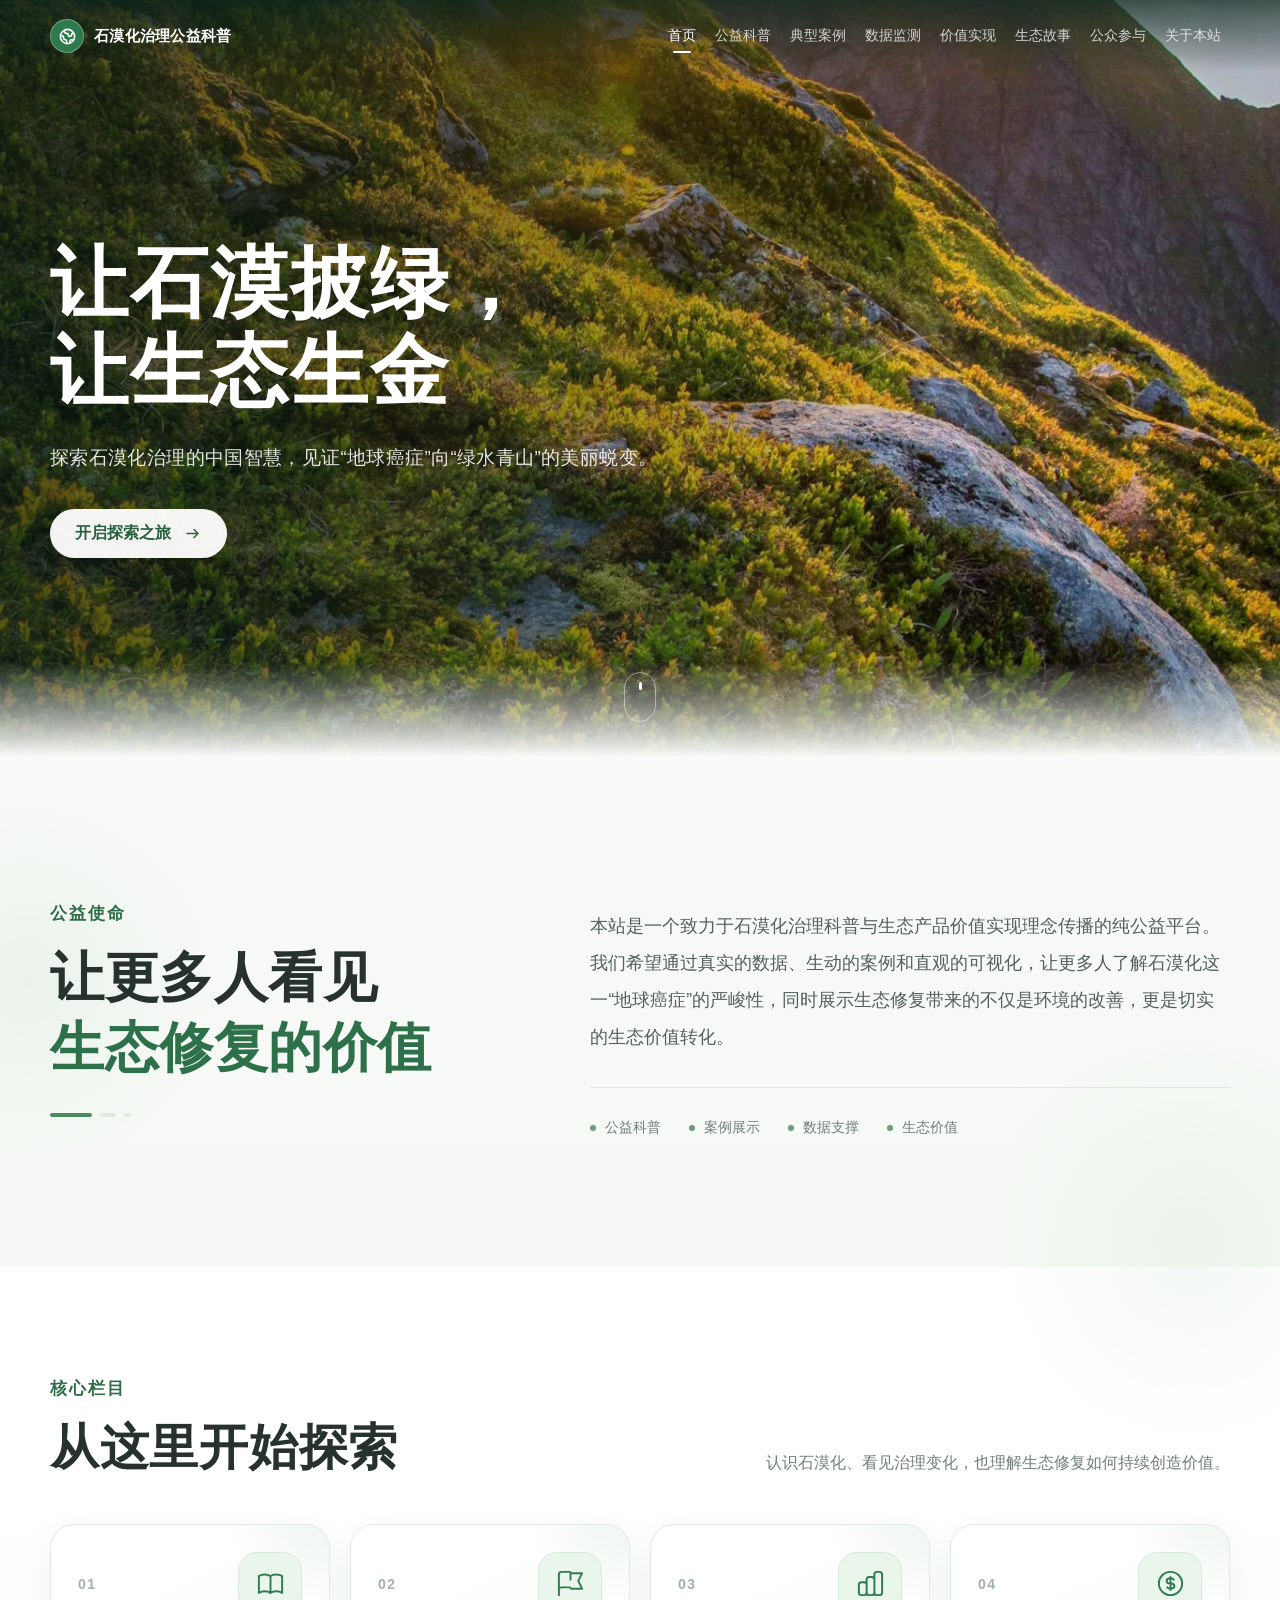
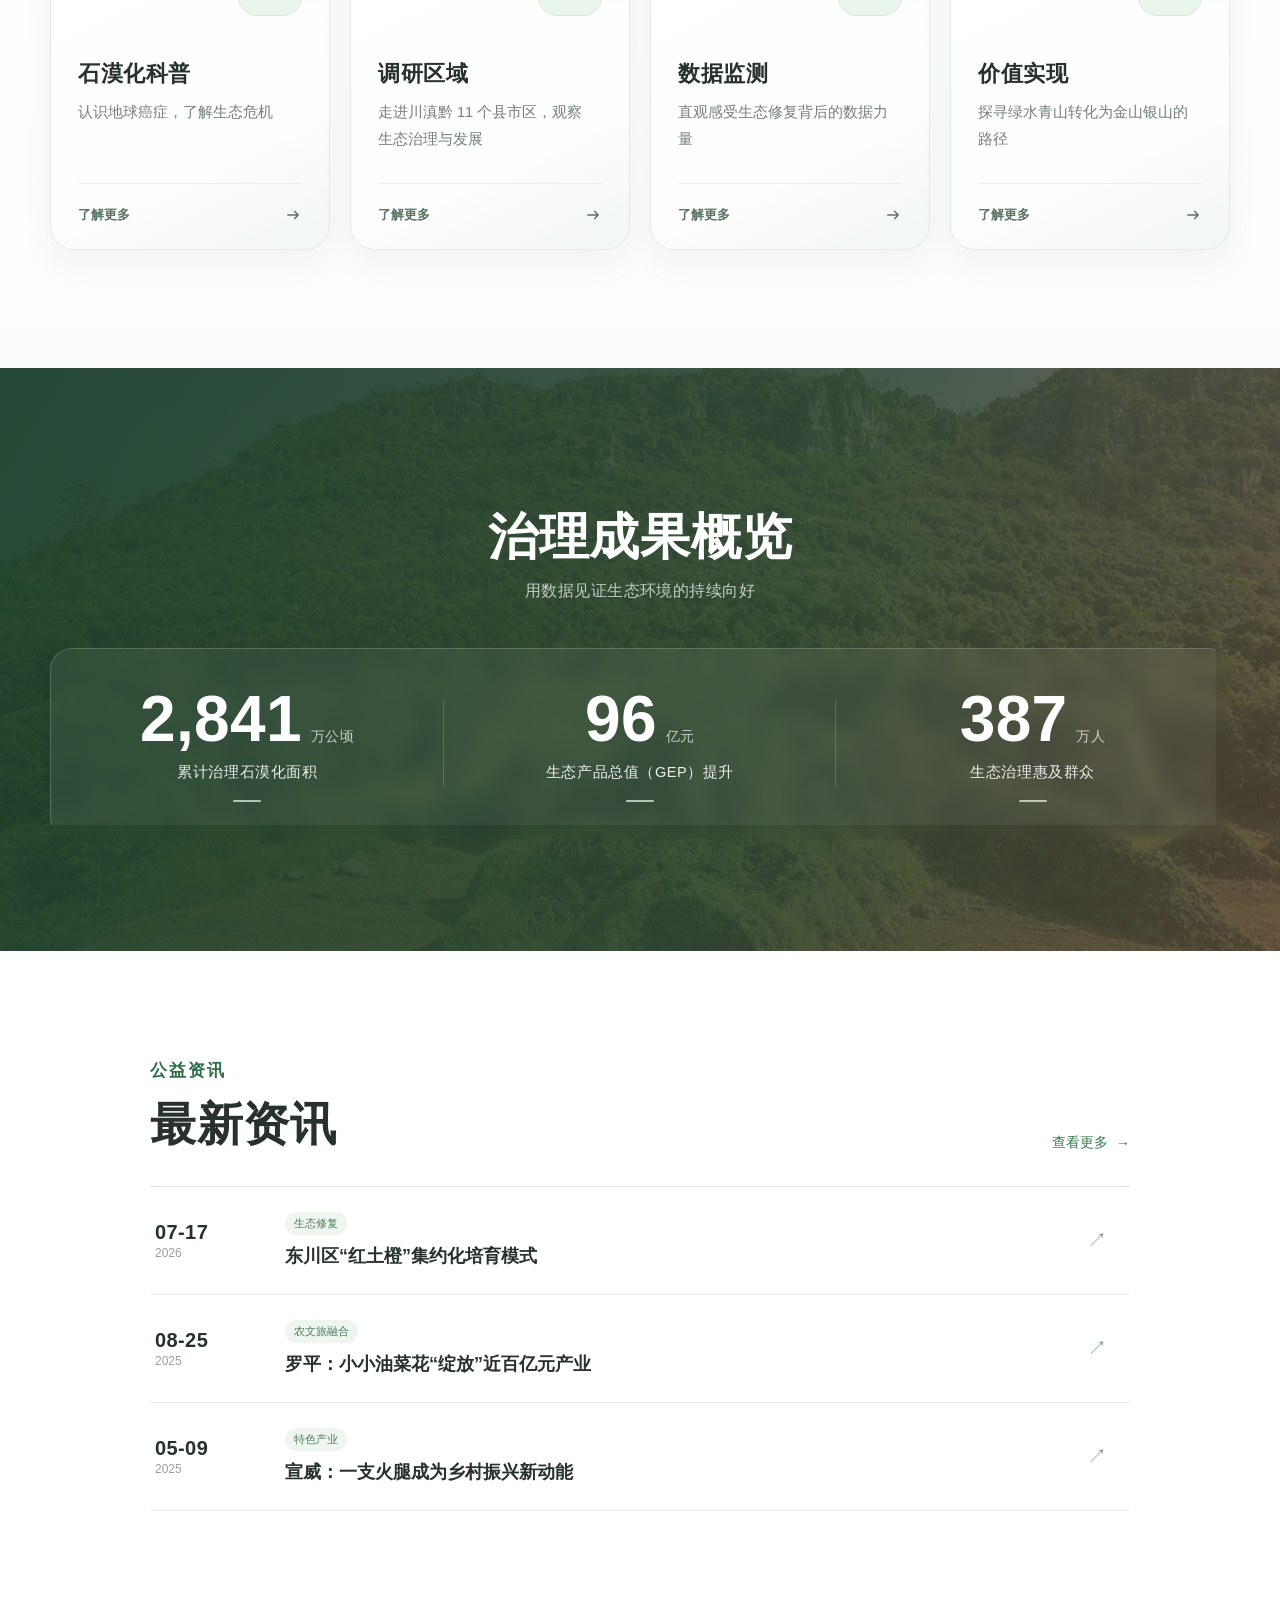
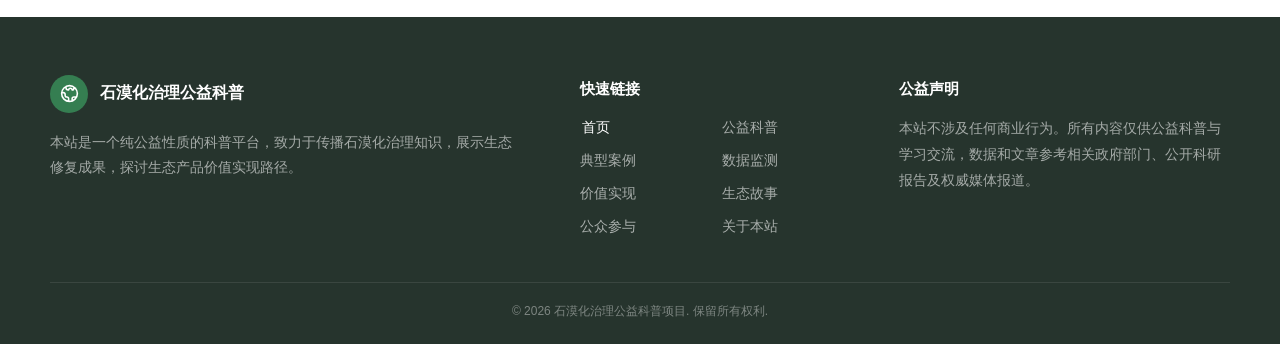
==== commit fe8bf047: "Deploy dynamic monitoring dashboard" ====
--- a/site/index.html
+++ b/site/index.html
@@ -4,7 +4,7 @@
 <meta charset="UTF-8" />
 <meta name="viewport" content="width=device-width,initial-scale=1.0" />
 <title>石漠化治理公益科普</title>
-<link rel="preload" as="image" href="assets/hero/home-original-final.jpg?v=20260824-27" fetchpriority="high">
+<link rel="preload" as="image" href="assets/hero/home-original-final.jpg" fetchpriority="high">
 <style>
 :root{
   --green:#2f7a4c;--green-deep:#1d5d38;--green-soft:#eaf4ec;--ink:#26322b;--muted:#69756e;
@@ -22,8 +22,8 @@
 .hero{min-height:84vh;position:relative;display:flex;align-items:center;overflow:hidden;background:#193326}.hero-media{position:absolute;inset:-26px;overflow:hidden}.hero-media img{width:100%;height:100%;object-fit:cover;object-position:center;transform:scale(1.045);will-change:transform;filter:saturate(1.03) contrast(1.02);animation:heroBreath 13s ease-in-out infinite alternate}@keyframes heroBreath{to{filter:saturate(1.11) contrast(1.04)}}.hero-overlay{position:absolute;inset:0;background:linear-gradient(90deg,rgba(9,31,22,.73) 0%,rgba(12,38,26,.49) 45%,rgba(11,28,21,.11) 76%),linear-gradient(to top,rgba(15,32,23,.22),transparent 45%)}.hero-overlay:after{content:"";position:absolute;inset:0;background:radial-gradient(circle at 80% 42%,rgba(255,255,255,.08),transparent 22%)}.hero-copy{position:relative;z-index:3;color:#fff;max-width:860px;padding-top:42px}.hero h1{font-size:clamp(48px,6.1vw,82px);line-height:1.12;letter-spacing:.025em;font-weight:650;margin:0;text-shadow:0 8px 30px rgba(0,0,0,.22);text-wrap:balance;animation:heroTitle .85s cubic-bezier(.16,1,.3,1) .08s both}@keyframes heroTitle{from{opacity:0;transform:translateY(26px);letter-spacing:.07em}to{opacity:1;transform:none;letter-spacing:.025em}}.hero p{max-width:720px;margin:26px 0 0;font-size:clamp(17px,1.45vw,21px);line-height:1.82;color:rgba(255,255,255,.88);letter-spacing:.02em;animation:heroBody .8s cubic-bezier(.16,1,.3,1) .22s both}@keyframes heroBody{from{opacity:0;transform:translateY(20px)}to{opacity:1;transform:none}}.hero-actions{margin-top:34px;animation:heroBody .8s cubic-bezier(.16,1,.3,1) .35s both}.primary{display:inline-flex;align-items:center;gap:12px;padding:14px 25px;border-radius:999px;background:rgba(255,255,255,.95);color:#285f3f;font-size:16px;font-weight:650;box-shadow:0 16px 42px rgba(0,0,0,.18);transition:transform .3s ease,box-shadow .3s ease,background .3s ease}.primary:hover{transform:translateY(-3px);background:#fff;box-shadow:0 22px 50px rgba(0,0,0,.25)}.primary svg{transition:.28s}.primary:hover svg{transform:translateX(4px)}.scroll-cue{position:absolute;z-index:4;left:50%;right:auto;bottom:34px;width:32px;height:50px;border:1px solid rgba(255,255,255,.45);border-radius:20px;display:flex;justify-content:center;padding-top:9px;transform:translateX(-50%)}.scroll-cue:before{content:"";width:3px;height:8px;background:#fff;border-radius:4px;animation:scrollDot 1.8s infinite}@keyframes scrollDot{0%{opacity:0;transform:translateY(0)}35%{opacity:1}100%{opacity:0;transform:translateY(19px)}}.hero-fade{position:absolute;z-index:2;left:0;right:0;bottom:-1px;height:95px;background:linear-gradient(to top,var(--paper),transparent)}
 
 /* HERO IMAGE FAILSAFE */
-.hero{background:#193326 url('assets/hero/home-original-final.jpg?v=20260824-27') center/cover no-repeat}
-.hero-media{z-index:0;background:url('assets/hero/home-original-final.jpg?v=20260824-27') center/cover no-repeat}
+.hero{background:#193326 url('assets/hero/home-original-final.jpg') center/cover no-repeat}
+.hero-media{z-index:0;background:url('assets/hero/home-original-final.jpg') center/cover no-repeat}
 .hero-media img{position:absolute;inset:0;z-index:0;display:block;opacity:1}
 .hero-overlay{z-index:1;background:linear-gradient(90deg,rgba(9,31,22,.66) 0%,rgba(12,38,26,.40) 45%,rgba(11,28,21,.06) 76%),linear-gradient(to top,rgba(15,32,23,.18),transparent 45%)}
 .hero>.wrap{position:relative;z-index:3}
@@ -54,30 +54,30 @@
 @media(max-width:980px){.mission-grid{grid-template-columns:1fr;gap:32px}.mission-copy{padding-top:0}.mission-heading{padding-right:0}.cards{grid-template-columns:repeat(2,1fr)}}
 @media(max-width:660px){.mission{padding:82px 0}.section-label{font-size:16px;margin-bottom:15px}.mission-heading .title{font-size:38px}.mission-copy{font-size:16px;line-height:1.95}.explore-section{padding:80px 0}.cards{grid-template-columns:1fr}.card{min-height:292px}.card h3{margin-top:34px}.stats{padding:88px 0}.stats-rail{border-radius:18px}.stat:not(:last-child):after{right:18%;left:18%;top:auto;bottom:0;width:auto;height:1px}}
 </style>
-<link rel="stylesheet" href="./navigation.css?v=20260824-27">
+<link rel="stylesheet" href="navigation.css">
 </head>
 <body data-site-page="home">
 <header class="nav" id="nav"><div class="progress" id="progress"></div><div class="wrap nav-inner">
-<a class="brand" href="./index.html"><span class="brand-icon"><svg fill="none" stroke="currentColor" viewBox="0 0 24 24"><path stroke-linecap="round" stroke-linejoin="round" stroke-width="2" d="M3.055 11H5a2 2 0 012 2v1a2 2 0 002 2 2 2 0 012 2v2.945M8 3.935V5.5A2.5 2.5 0 0010.5 8h.5a2 2 0 012 2 2 2 0 104 0 2 2 0 012-2h1.064M15 20.488V18a2 2 0 012-2h3.064M21 12a9 9 0 11-18 0 9 9 0 0118 0z"/></svg></span><span>石漠化治理公益科普</span></a>
-<nav class="nav-links" id="siteNavLinks"><a class="active" href="./index.html">首页</a><a class="route" data-name="公益科普" href="./science/index.html">公益科普</a><a class="route" data-name="典型案例" href="./cases/index.html">典型案例</a><a class="route" data-name="数据监测" href="./dashboard/index.html">数据监测</a><a class="route" data-name="价值实现" href="./value/index.html">价值实现</a><a class="route" data-name="生态故事" href="./stories/index.html">生态故事</a><a class="route" data-name="公众参与" href="./community/index.html">公众参与</a><a class="route" data-name="关于本站" href="./about/index.html">关于本站</a></nav><button class="menu-btn site-menu-toggle" type="button" aria-label="打开导航" aria-controls="siteNavLinks" aria-expanded="false" onclick="const links=document.getElementById('siteNavLinks');const open=links.classList.toggle('open');this.textContent=open?'×':'☰';this.setAttribute('aria-expanded',String(open));this.setAttribute('aria-label',open?'关闭导航':'打开导航')">☰</button>
+<a class="brand" href="index.html"><span class="brand-icon"><svg fill="none" stroke="currentColor" viewBox="0 0 24 24"><path stroke-linecap="round" stroke-linejoin="round" stroke-width="2" d="M3.055 11H5a2 2 0 012 2v1a2 2 0 002 2 2 2 0 012 2v2.945M8 3.935V5.5A2.5 2.5 0 0010.5 8h.5a2 2 0 012 2 2 2 0 104 0 2 2 0 012-2h1.064M15 20.488V18a2 2 0 012-2h3.064M21 12a9 9 0 11-18 0 9 9 0 0118 0z"/></svg></span><span>石漠化治理公益科普</span></a>
+<nav class="nav-links" id="siteNavLinks"><a class="active" href="index.html">首页</a><a class="route" data-name="公益科普" href="science/index.html">公益科普</a><a class="route" data-name="典型案例" href="cases/index.html">典型案例</a><a class="route" data-name="数据监测" href="dashboard/index.html">数据监测</a><a class="route" data-name="价值实现" href="value/index.html">价值实现</a><a class="route" data-name="生态故事" href="stories/index.html">生态故事</a><a class="route" data-name="公众参与" href="community/index.html">公众参与</a><a class="route" data-name="关于本站" href="about/index.html">关于本站</a></nav><button class="menu-btn site-menu-toggle" type="button" aria-label="打开导航" aria-controls="siteNavLinks" aria-expanded="false" onclick="const links=document.getElementById('siteNavLinks');const open=links.classList.toggle('open');this.textContent=open?'×':'☰';this.setAttribute('aria-expanded',String(open));this.setAttribute('aria-label',open?'关闭导航':'打开导航')">☰</button>
 </div></header>
 <main id="top">
-<section class="hero"><div class="hero-media"><img id="heroImage" src="assets/hero/home-original-final.jpg?v=20260824-27" alt="暖色晨光中的高山植被景观" fetchpriority="high" decoding="sync"></div><div class="hero-overlay"></div><div class="hero-fade"></div><div class="wrap"><div class="hero-copy"><h1>让石漠披绿，让生态生金</h1><p>探索石漠化治理的中国智慧，见证“地球癌症”向“绿水青山”的美丽蜕变。</p><div class="hero-actions"><a class="primary route" data-name="公益科普" href="./science/index.html">开启探索之旅 <svg width="19" height="19" fill="none" stroke="currentColor" viewBox="0 0 24 24"><path stroke-linecap="round" stroke-linejoin="round" stroke-width="1.8" d="M5 12h14m-5-5 5 5-5 5"/></svg></a></div></div></div><a class="scroll-cue" href="#mission" aria-label="继续向下"></a></section>
+<section class="hero"><div class="hero-media"><img id="heroImage" src="assets/hero/home-original-final.jpg" alt="暖色晨光中的高山植被景观" fetchpriority="high" decoding="sync"></div><div class="hero-overlay"></div><div class="hero-fade"></div><div class="wrap"><div class="hero-copy"><h1>让石漠披绿，让生态生金</h1><p>探索石漠化治理的中国智慧，见证“地球癌症”向“绿水青山”的美丽蜕变。</p><div class="hero-actions"><a class="primary route" data-name="公益科普" href="science/index.html">开启探索之旅 <svg width="19" height="19" fill="none" stroke="currentColor" viewBox="0 0 24 24"><path stroke-linecap="round" stroke-linejoin="round" stroke-width="1.8" d="M5 12h14m-5-5 5 5-5 5"/></svg></a></div></div></div><a class="scroll-cue" href="index.html#mission" aria-label="继续向下"></a></section>
 
 <section class="section mission" id="mission"><div class="wrap mission-grid"><div class="reveal mission-heading"><div class="section-label">公益使命</div><h2 class="title">让更多人看见<br><span>生态修复的价值</span></h2><div class="mission-seal" aria-hidden="true"><span></span><span></span><span></span></div></div><div class="mission-copy reveal" data-delay="1"><p>本站是一个致力于石漠化治理科普与生态产品价值实现理念传播的纯公益平台。<br>我们希望通过真实的数据、生动的案例和直观的可视化，让更多人了解石漠化这一“地球癌症”的严峻性，同时展示生态修复带来的不仅是环境的改善，更是切实的生态价值转化。</p><div class="mission-note"><span><i></i>公益科普</span><span><i></i>案例展示</span><span><i></i>数据支撑</span><span><i></i>生态价值</span></div></div></div></section>
 
 <section class="section explore-section"><div class="wrap"><div class="explore-head reveal"><div><div class="section-label">核心栏目</div><h2 class="title">从这里开始探索</h2></div><p class="subtle">认识石漠化、看见治理变化，也理解生态修复如何持续创造价值。</p></div><div class="cards">
-<a class="card reveal route" data-name="石漠化科普" href="./science/index.html"><div class="card-top"><span class="num">01</span><span class="icon"><svg fill="none" stroke="currentColor" viewBox="0 0 24 24"><path stroke-linecap="round" stroke-linejoin="round" stroke-width="1.5" d="M12 6.253v13m0-13C10.832 5.477 9.246 5 7.5 5S4.168 5.477 3 6.253v13C4.168 18.477 5.754 18 7.5 18s3.332.477 4.5 1.253m0-13C13.168 5.477 14.754 5 16.5 5c1.747 0 3.332.477 4.5 1.253v13C19.832 18.477 18.247 18 16.5 18c-1.746 0-3.332.477-4.5 1.253"/></svg></span></div><h3>石漠化科普</h3><p>认识地球癌症，了解生态危机</p><div class="card-foot"><span>了解更多</span><svg fill="none" stroke="currentColor" viewBox="0 0 24 24"><path stroke-linecap="round" stroke-linejoin="round" stroke-width="1.8" d="M5 12h14m-5-5 5 5-5 5"/></svg></div></a>
-<a class="card reveal route" data-delay="1" data-name="治理案例" href="./cases/index.html"><div class="card-top"><span class="num">02</span><span class="icon"><svg fill="none" stroke="currentColor" viewBox="0 0 24 24"><path stroke-linecap="round" stroke-linejoin="round" stroke-width="1.5" d="M3 21v-4m0 0V5a2 2 0 012-2h6.5l1 1H21l-3 6 3 6h-8.5l-1-1H5a2 2 0 00-2 2zm9-13.5V9"/></svg></span></div><h3>治理案例</h3><p>见证西畴海雀等示范村落蜕变</p><div class="card-foot"><span>了解更多</span><svg fill="none" stroke="currentColor" viewBox="0 0 24 24"><path stroke-linecap="round" stroke-linejoin="round" stroke-width="1.8" d="M5 12h14m-5-5 5 5-5 5"/></svg></div></a>
-<a class="card reveal route" data-delay="2" data-name="数据监测" href="./dashboard/index.html"><div class="card-top"><span class="num">03</span><span class="icon"><svg fill="none" stroke="currentColor" viewBox="0 0 24 24"><path stroke-linecap="round" stroke-linejoin="round" stroke-width="1.5" d="M9 19v-6a2 2 0 00-2-2H5a2 2 0 00-2 2v6a2 2 0 002 2h2a2 2 0 002-2zm0 0V9a2 2 0 012-2h2a2 2 0 012 2v10m-6 0a2 2 0 002 2h2a2 2 0 002-2m0 0V5a2 2 0 012-2h2a2 2 0 012 2v14a2 2 0 01-2 2h-2a2 2 0 01-2-2z"/></svg></span></div><h3>数据监测</h3><p>直观感受生态修复背后的数据力量</p><div class="card-foot"><span>了解更多</span><svg fill="none" stroke="currentColor" viewBox="0 0 24 24"><path stroke-linecap="round" stroke-linejoin="round" stroke-width="1.8" d="M5 12h14m-5-5 5 5-5 5"/></svg></div></a>
-<a class="card reveal route" data-delay="3" data-name="价值实现" href="./value/index.html"><div class="card-top"><span class="num">04</span><span class="icon"><svg fill="none" stroke="currentColor" viewBox="0 0 24 24"><path stroke-linecap="round" stroke-linejoin="round" stroke-width="1.5" d="M12 8c-1.657 0-3 .895-3 2s1.343 2 3 2 3 .895 3 2-1.343 2-3 2m0-8c1.11 0 2.08.402 2.599 1M12 8V7m0 1v8m0 0v1m0-1c-1.11 0-2.08-.402-2.599-1M21 12a9 9 0 11-18 0 9 9 0 0118 0z"/></svg></span></div><h3>价值实现</h3><p>探寻绿水青山转化为金山银山的路径</p><div class="card-foot"><span>了解更多</span><svg fill="none" stroke="currentColor" viewBox="0 0 24 24"><path stroke-linecap="round" stroke-linejoin="round" stroke-width="1.8" d="M5 12h14m-5-5 5 5-5 5"/></svg></div></a>
+<a class="card reveal route" data-name="石漠化科普" href="science/index.html"><div class="card-top"><span class="num">01</span><span class="icon"><svg fill="none" stroke="currentColor" viewBox="0 0 24 24"><path stroke-linecap="round" stroke-linejoin="round" stroke-width="1.5" d="M12 6.253v13m0-13C10.832 5.477 9.246 5 7.5 5S4.168 5.477 3 6.253v13C4.168 18.477 5.754 18 7.5 18s3.332.477 4.5 1.253m0-13C13.168 5.477 14.754 5 16.5 5c1.747 0 3.332.477 4.5 1.253v13C19.832 18.477 18.247 18 16.5 18c-1.746 0-3.332.477-4.5 1.253"/></svg></span></div><h3>石漠化科普</h3><p>认识地球癌症，了解生态危机</p><div class="card-foot"><span>了解更多</span><svg fill="none" stroke="currentColor" viewBox="0 0 24 24"><path stroke-linecap="round" stroke-linejoin="round" stroke-width="1.8" d="M5 12h14m-5-5 5 5-5 5"/></svg></div></a>
+<a class="card reveal route" data-delay="1" data-name="治理案例" href="cases/index.html"><div class="card-top"><span class="num">02</span><span class="icon"><svg fill="none" stroke="currentColor" viewBox="0 0 24 24"><path stroke-linecap="round" stroke-linejoin="round" stroke-width="1.5" d="M3 21v-4m0 0V5a2 2 0 012-2h6.5l1 1H21l-3 6 3 6h-8.5l-1-1H5a2 2 0 00-2 2zm9-13.5V9"/></svg></span></div><h3>调研区域</h3><p>走进川滇黔 11 个县市区，观察生态治理与发展</p><div class="card-foot"><span>了解更多</span><svg fill="none" stroke="currentColor" viewBox="0 0 24 24"><path stroke-linecap="round" stroke-linejoin="round" stroke-width="1.8" d="M5 12h14m-5-5 5 5-5 5"/></svg></div></a>
+<a class="card reveal route" data-delay="2" data-name="数据监测" href="dashboard/index.html"><div class="card-top"><span class="num">03</span><span class="icon"><svg fill="none" stroke="currentColor" viewBox="0 0 24 24"><path stroke-linecap="round" stroke-linejoin="round" stroke-width="1.5" d="M9 19v-6a2 2 0 00-2-2H5a2 2 0 00-2 2v6a2 2 0 002 2h2a2 2 0 002-2zm0 0V9a2 2 0 012-2h2a2 2 0 012 2v10m-6 0a2 2 0 002 2h2a2 2 0 002-2m0 0V5a2 2 0 012-2h2a2 2 0 012 2v14a2 2 0 01-2 2h-2a2 2 0 01-2-2z"/></svg></span></div><h3>数据监测</h3><p>直观感受生态修复背后的数据力量</p><div class="card-foot"><span>了解更多</span><svg fill="none" stroke="currentColor" viewBox="0 0 24 24"><path stroke-linecap="round" stroke-linejoin="round" stroke-width="1.8" d="M5 12h14m-5-5 5 5-5 5"/></svg></div></a>
+<a class="card reveal route" data-delay="3" data-name="价值实现" href="value/index.html"><div class="card-top"><span class="num">04</span><span class="icon"><svg fill="none" stroke="currentColor" viewBox="0 0 24 24"><path stroke-linecap="round" stroke-linejoin="round" stroke-width="1.5" d="M12 8c-1.657 0-3 .895-3 2s1.343 2 3 2 3 .895 3 2-1.343 2-3 2m0-8c1.11 0 2.08.402 2.599 1M12 8V7m0 1v8m0 0v1m0-1c-1.11 0-2.08-.402-2.599-1M21 12a9 9 0 11-18 0 9 9 0 0118 0z"/></svg></span></div><h3>价值实现</h3><p>探寻绿水青山转化为金山银山的路径</p><div class="card-foot"><span>了解更多</span><svg fill="none" stroke="currentColor" viewBox="0 0 24 24"><path stroke-linecap="round" stroke-linejoin="round" stroke-width="1.8" d="M5 12h14m-5-5 5 5-5 5"/></svg></div></a>
 </div></div></section>
 
 <section class="section stats"><div class="stats-bg"></div><div class="stats-shade"></div><div class="wrap stats-inner"><div class="stats-head reveal"><h2 class="title">治理成果概览</h2><p>用数据见证生态环境的持续向好</p></div><div class="stats-rail reveal" id="statsRail"><div class="stat"><div class="stat-number"><span data-target="3450">0</span><small>万公顷</small></div><p>累计治理石漠化面积</p><div class="stat-mark"></div></div><div class="stat"><div class="stat-number"><span data-target="125">0</span><small>亿元</small></div><p>生态产品总值（GEP）提升</p><div class="stat-mark"></div></div><div class="stat"><div class="stat-number"><span data-target="560">0</span><small>万人</small></div><p>生态治理惠及群众</p><div class="stat-mark"></div></div></div></div></section>
 
-<section class="section news"><div class="wrap" style="max-width:980px"><div class="news-head reveal"><div><div class="section-label">公益资讯</div><h2 class="title">最新资讯</h2></div><a class="more route" data-name="生态故事" href="./stories/index.html">查看更多 <span>→</span></a></div><div class="news-list reveal" data-delay="1"><a class="news-item" href="https://lcj.yn.gov.cn/html/2026/zuixindongtai_0717/77054.html" target="_blank" rel="noopener noreferrer"><div class="date"><strong>07-17</strong><small>2026</small></div><div><div class="tag">治理实践</div><h3>退耕还林提质增效典型模式：昆明市东川区“红土橙”集约化培育模式</h3></div><div class="arrow">↗</div></a><a class="news-item" href="https://lcj.yn.gov.cn/html/2026/zuixindongtai_0129/76067.html" target="_blank" rel="noopener noreferrer"><div class="date"><strong>01-29</strong><small>2026</small></div><div><div class="tag">乡村发展</div><h3>云南林下经济发展典型案例丨广南县六郎城村打造“旅居云南”示范村</h3></div><div class="arrow">↗</div></a><a class="news-item" href="https://www.forestry.gov.cn/c/www/gglcy/612070.jhtml" target="_blank" rel="noopener noreferrer"><div class="date"><strong>02-28</strong><small>2025</small></div><div><div class="tag">林下经济</div><h3>四川长宁：竹林下种出新“丰”景</h3></div><div class="arrow">↗</div></a></div></div></section>
+<section class="section news"><div class="wrap" style="max-width:980px"><div class="news-head reveal"><div><div class="section-label">公益资讯</div><h2 class="title">最新资讯</h2></div><a class="more route" data-name="生态故事" href="stories/index.html">查看更多 <span>→</span></a></div><div class="news-list reveal" data-delay="1"><a class="news-item" href="https://lcj.yn.gov.cn/html/2026/zuixindongtai_0717/77054.html" target="_blank" rel="noopener noreferrer"><div class="date"><strong>07-17</strong><small>2026</small></div><div><div class="tag">生态修复</div><h3>东川区“红土橙”集约化培育模式</h3></div><div class="arrow">↗</div></a><a class="news-item" href="https://www.news.cn/local/20250825/3a6e67e3b97f4622a1d1db9f3ebff1da/c.html" target="_blank" rel="noopener noreferrer"><div class="date"><strong>08-25</strong><small>2025</small></div><div><div class="tag">农文旅融合</div><h3>罗平：小小油菜花“绽放”近百亿元产业</h3></div><div class="arrow">↗</div></a><a class="news-item" href="https://www.news.cn/gongyi/20250509/c8961eb6f91944f7a5b9d488b57f297d/c.html" target="_blank" rel="noopener noreferrer"><div class="date"><strong>05-09</strong><small>2025</small></div><div><div class="tag">特色产业</div><h3>宣威：一支火腿成为乡村振兴新动能</h3></div><div class="arrow">↗</div></a></div></div></section>
 </main>
-<footer class="footer"><div class="wrap"><div class="footer-grid"><div><div class="footer-brand"><span class="footer-icon"><svg fill="none" stroke="currentColor" viewBox="0 0 24 24"><path stroke-linecap="round" stroke-linejoin="round" stroke-width="2" d="M3.055 11H5a2 2 0 012 2v1a2 2 0 002 2 2 2 0 012 2v2.945M8 3.935V5.5A2.5 2.5 0 0010.5 8h.5a2 2 0 012 2 2 2 0 104 0 2 2 0 012-2h1.064M15 20.488V18a2 2 0 012-2h3.064M21 12a9 9 0 11-18 0 9 9 0 0118 0z"/></svg></span>石漠化治理公益科普</div><p>本站是一个纯公益性质的科普平台，致力于传播石漠化治理知识，展示生态修复成果，探讨生态产品价值实现路径。</p></div><div><h3>快速链接</h3><ul><li><a class="route" href="./science/index.html">石漠化科普</a></li><li><a class="route" href="./cases/index.html">治理案例</a></li><li><a class="route" href="./dashboard/index.html">数据监测</a></li><li><a class="route" href="./value/index.html">价值实现</a></li></ul></div><div><h3>公益声明</h3><p>本站不涉及任何商业行为。所有数据仅供科普展示，数据来源参考相关公开科研报告及统计年鉴。</p></div></div><div class="copyright">© 2026 石漠化治理公益科普项目. 保留所有权利.</div></div></footer>
+<footer class="footer"><div class="wrap"><div class="footer-grid"><div><div class="footer-brand"><span class="footer-icon"><svg fill="none" stroke="currentColor" viewBox="0 0 24 24"><path stroke-linecap="round" stroke-linejoin="round" stroke-width="2" d="M3.055 11H5a2 2 0 012 2v1a2 2 0 002 2 2 2 0 012 2v2.945M8 3.935V5.5A2.5 2.5 0 0010.5 8h.5a2 2 0 012 2 2 2 0 104 0 2 2 0 012-2h1.064M15 20.488V18a2 2 0 012-2h3.064M21 12a9 9 0 11-18 0 9 9 0 0118 0z"/></svg></span>石漠化治理公益科普</div><p>本站是一个纯公益性质的科普平台，致力于传播石漠化治理知识，展示生态修复成果，探讨生态产品价值实现路径。</p></div><div><h3>快速链接</h3><ul><li><a class="route" href="science/index.html">石漠化科普</a></li><li><a class="route" href="cases/index.html">治理案例</a></li><li><a class="route" href="dashboard/index.html">数据监测</a></li><li><a class="route" href="value/index.html">价值实现</a></li></ul></div><div><h3>公益声明</h3><p>本站不涉及任何商业行为。所有数据仅供科普展示，数据来源参考相关公开科研报告及统计年鉴。</p></div></div><div class="copyright">© 2026 石漠化治理公益科普项目. 保留所有权利.</div></div></footer>
 <script>
 const heroImage=document.getElementById('heroImage');heroImage.onerror=()=>{heroImage.src='assets/hero/home-original-final.jpg?v=20260824-27'};
 const nav=document.getElementById('nav'),progress=document.getElementById('progress'),hero=heroImage;
@@ -86,4 +86,4 @@
 const io=new IntersectionObserver(es=>es.forEach(e=>{if(e.isIntersecting){e.target.classList.add('on');io.unobserve(e.target)}}),{threshold:.12});document.querySelectorAll('.reveal').forEach(el=>io.observe(el));
 const rail=document.getElementById('statsRail');let counted=false;const statIO=new IntersectionObserver(es=>es.forEach(e=>{if(!e.isIntersecting||counted)return;counted=true;document.querySelectorAll('[data-target]').forEach((el,i)=>{const t=+el.dataset.target,start=performance.now()+i*80,dur=1650;function tick(now){const p=Math.max(0,Math.min(1,(now-start)/dur)),ease=1-Math.pow(1-p,4);el.textContent=Math.round(t*ease).toLocaleString('zh-CN');if(p<1)requestAnimationFrame(tick)}requestAnimationFrame(tick)});statIO.disconnect()}),{threshold:.35});statIO.observe(rail);
 </script>
-<script src="./navigation.js?v=20260824-27"></script></body></html>
+<script src="navigation.js"></script></body></html>
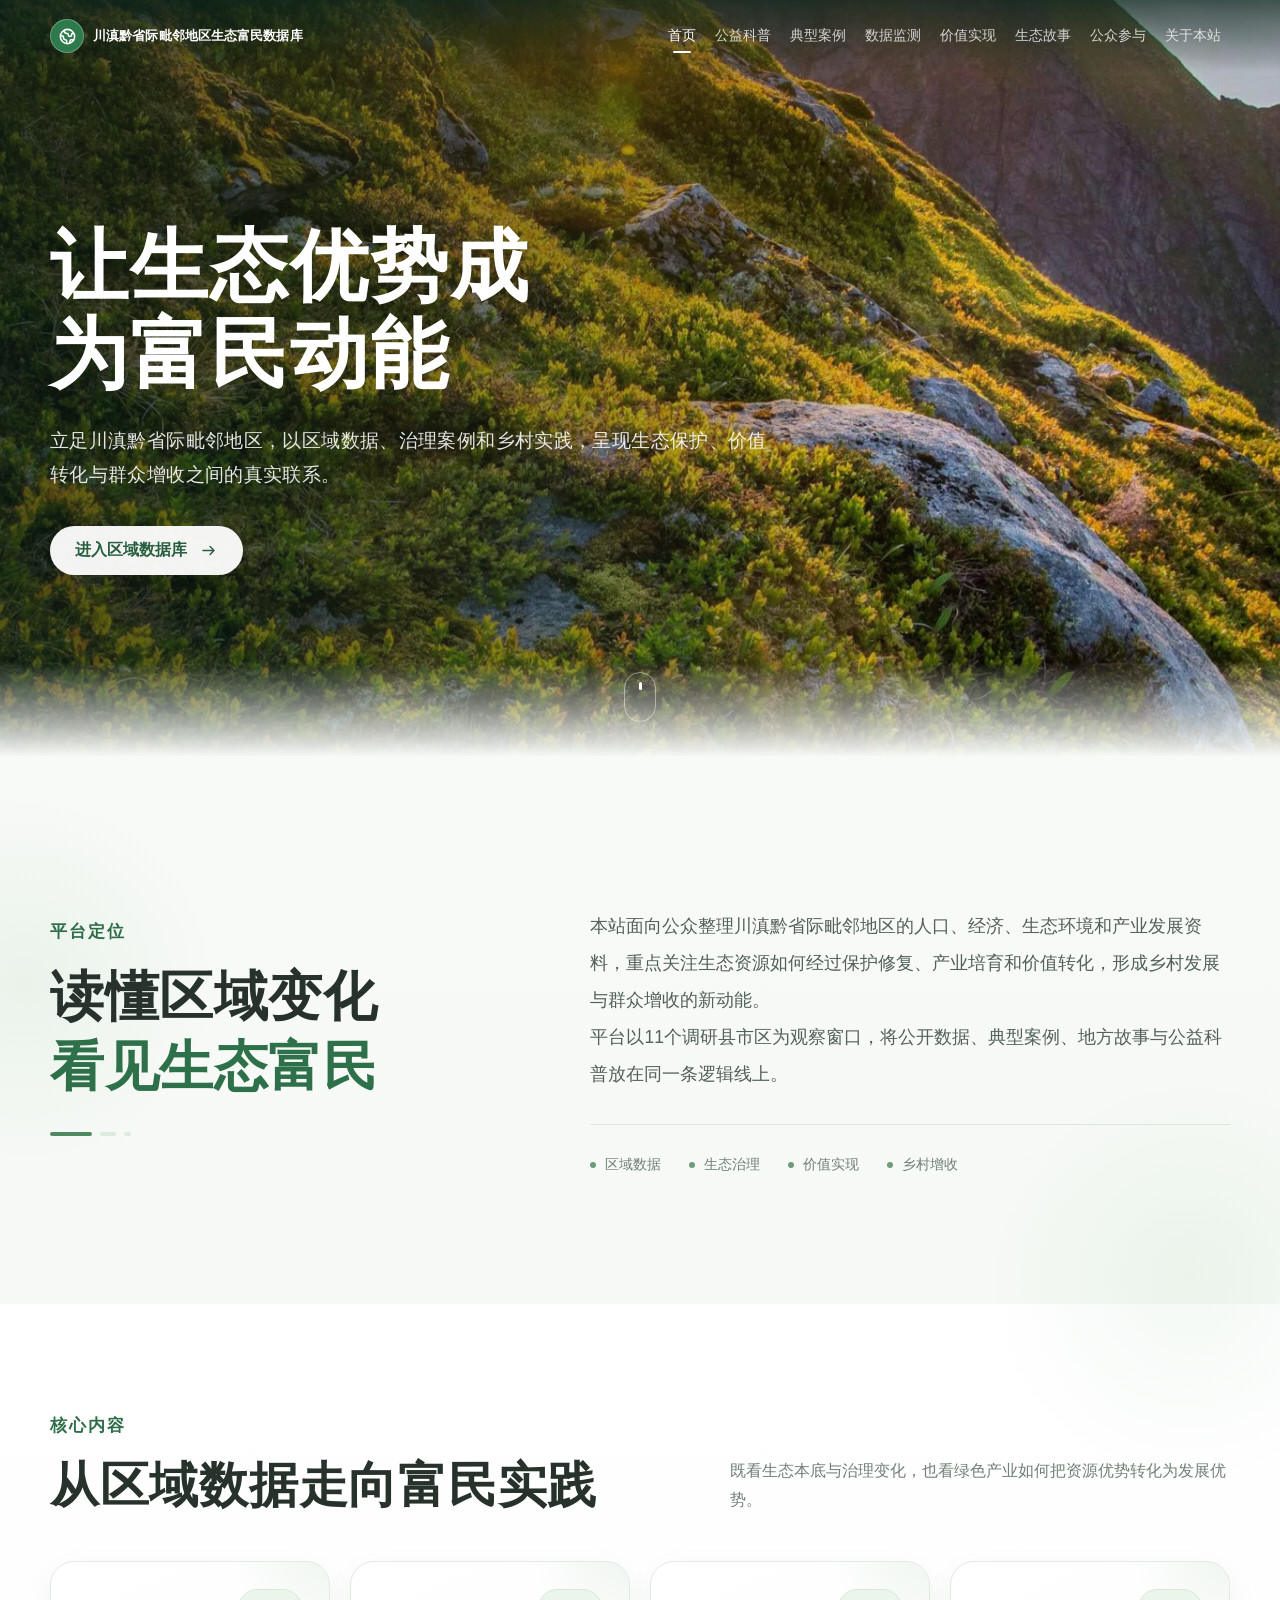
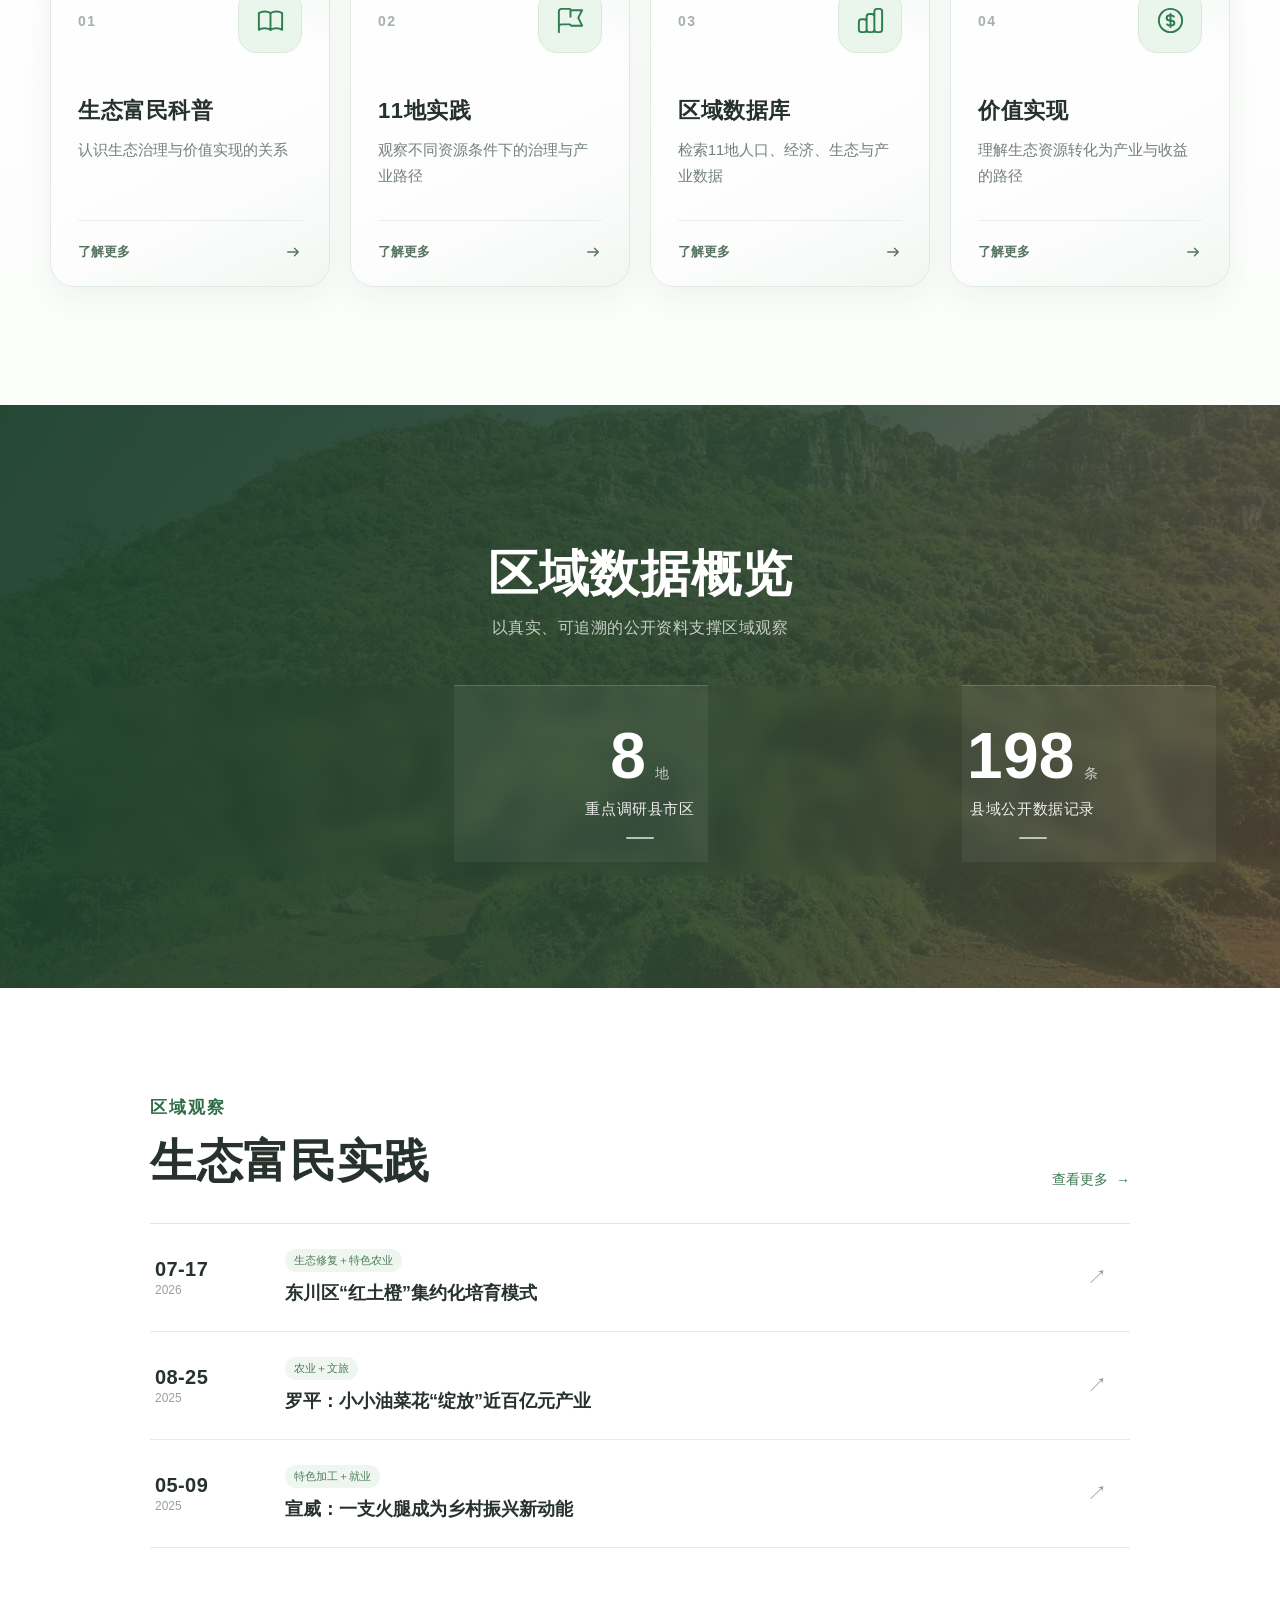
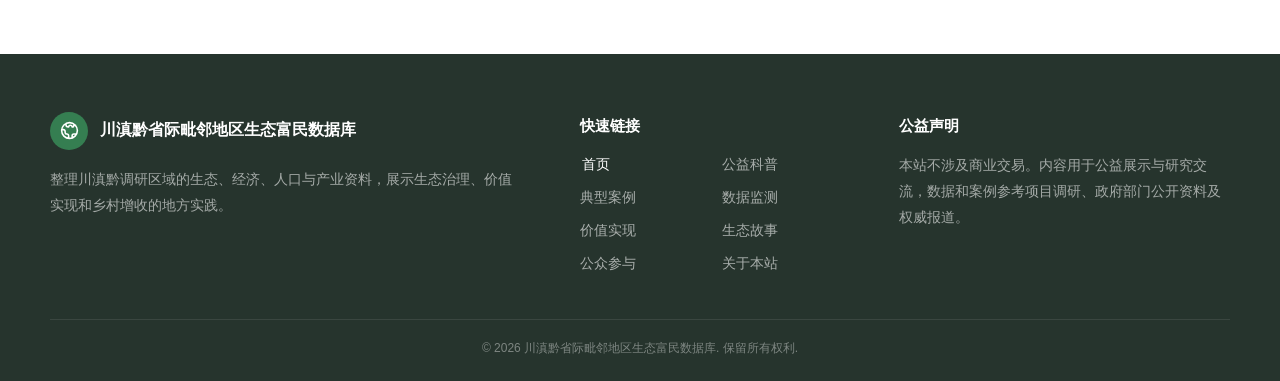
==== commit 46fedadb: "Deploy 2026-10-08 site update" ====
--- a/site/index.html
+++ b/site/index.html
@@ -3,7 +3,7 @@
 <head>
 <meta charset="UTF-8" />
 <meta name="viewport" content="width=device-width,initial-scale=1.0" />
-<title>石漠化治理公益科普</title>
+<title>川滇黔省际毗邻地区生态富民数据库</title>
 <link rel="preload" as="image" href="assets/hero/home-original-final.jpg" fetchpriority="high">
 <style>
 :root{
@@ -16,7 +16,7 @@
 *{box-sizing:border-box}html{scroll-behavior:smooth}body{margin:0;background:var(--paper);color:var(--ink);font-family:var(--sans);-webkit-font-smoothing:antialiased;overflow-x:hidden}a{text-decoration:none;color:inherit}button{font:inherit}.wrap{width:min(1180px,calc(100% - 48px));margin:auto}.section{padding:106px 0}.title{font-size:clamp(34px,3.8vw,52px);line-height:1.18;letter-spacing:.015em;margin:0;font-weight:650;text-wrap:balance}.subtle{color:var(--muted);line-height:1.9}.reveal{opacity:0;transform:translateY(28px);transition:opacity .78s cubic-bezier(.16,1,.3,1),transform .78s cubic-bezier(.16,1,.3,1)}.reveal.on{opacity:1;transform:none}.reveal[data-delay="1"]{transition-delay:.08s}.reveal[data-delay="2"]{transition-delay:.16s}.reveal[data-delay="3"]{transition-delay:.24s}.reveal[data-delay="4"]{transition-delay:.32s}
 
 /* NAV */
-.nav{position:fixed;z-index:50;top:0;left:0;right:0;height:74px;color:#fff;transition:background .38s ease,color .38s ease,box-shadow .38s ease,border .38s ease}.nav.scrolled{background:rgba(250,252,249,.91);backdrop-filter:blur(18px) saturate(1.15);color:#37453d;box-shadow:0 10px 35px rgba(25,55,37,.075);border-bottom:1px solid rgba(221,231,223,.75)}.nav-inner{height:74px;display:flex;align-items:center;justify-content:space-between}.brand{display:flex;align-items:center;gap:11px;font-weight:650;letter-spacing:.02em;font-size:15px}.brand-icon{width:34px;height:34px;border-radius:50%;display:grid;place-items:center;background:rgba(255,255,255,.13);border:1px solid rgba(255,255,255,.28);transition:.35s}.nav.scrolled .brand-icon{background:var(--green);border-color:var(--green);color:#fff}.brand-icon svg{width:19px;height:19px}.nav-links{display:flex;gap:1px;align-items:center}.nav-links a{position:relative;padding:10px 10px;font-size:14px;opacity:.8;transition:.25s}.nav-links a:hover,.nav-links a.active{opacity:1}.nav-links a:after{content:"";position:absolute;left:50%;bottom:3px;width:0;height:2px;border-radius:4px;background:currentColor;transform:translateX(-50%);transition:.25s}.nav-links a:hover:after,.nav-links a.active:after{width:18px}.progress{position:absolute;left:0;bottom:0;height:2px;width:0;background:linear-gradient(90deg,#2f7a4c,#93b79a)}.menu-btn{display:none;border:0;background:transparent;color:inherit;font-size:25px}
+.nav{position:fixed;z-index:50;top:0;left:0;right:0;height:74px;color:#fff;transition:background .38s ease,color .38s ease,box-shadow .38s ease,border .38s ease}.nav.scrolled{background:rgba(250,252,249,.91);backdrop-filter:blur(18px) saturate(1.15);color:#37453d;box-shadow:0 10px 35px rgba(25,55,37,.075);border-bottom:1px solid rgba(221,231,223,.75)}.nav-inner{height:74px;display:flex;align-items:center;justify-content:space-between}.brand{display:flex;align-items:center;gap:9px;font-weight:650;letter-spacing:.01em;font-size:13px;white-space:nowrap}.brand-icon{width:32px;height:32px;flex:0 0 32px;border-radius:50%;display:grid;place-items:center;background:rgba(255,255,255,.13);border:1px solid rgba(255,255,255,.28);transition:.35s}.nav.scrolled .brand-icon{background:var(--green);border-color:var(--green);color:#fff}.brand-icon svg{width:18px;height:18px}.nav-links{display:flex;gap:0;align-items:center}.nav-links a{position:relative;padding:10px 8px;font-size:13.5px;opacity:.8;transition:.25s}.nav-links a:hover,.nav-links a.active{opacity:1}.nav-links a:after{content:"";position:absolute;left:50%;bottom:3px;width:0;height:2px;border-radius:4px;background:currentColor;transform:translateX(-50%);transition:.25s}.nav-links a:hover:after,.nav-links a.active:after{width:18px}.progress{position:absolute;left:0;bottom:0;height:2px;width:0;background:linear-gradient(90deg,#2f7a4c,#93b79a)}.menu-btn{display:none;border:0;background:transparent;color:inherit;font-size:25px}
 
 /* HERO */
 .hero{min-height:84vh;position:relative;display:flex;align-items:center;overflow:hidden;background:#193326}.hero-media{position:absolute;inset:-26px;overflow:hidden}.hero-media img{width:100%;height:100%;object-fit:cover;object-position:center;transform:scale(1.045);will-change:transform;filter:saturate(1.03) contrast(1.02);animation:heroBreath 13s ease-in-out infinite alternate}@keyframes heroBreath{to{filter:saturate(1.11) contrast(1.04)}}.hero-overlay{position:absolute;inset:0;background:linear-gradient(90deg,rgba(9,31,22,.73) 0%,rgba(12,38,26,.49) 45%,rgba(11,28,21,.11) 76%),linear-gradient(to top,rgba(15,32,23,.22),transparent 45%)}.hero-overlay:after{content:"";position:absolute;inset:0;background:radial-gradient(circle at 80% 42%,rgba(255,255,255,.08),transparent 22%)}.hero-copy{position:relative;z-index:3;color:#fff;max-width:860px;padding-top:42px}.hero h1{font-size:clamp(48px,6.1vw,82px);line-height:1.12;letter-spacing:.025em;font-weight:650;margin:0;text-shadow:0 8px 30px rgba(0,0,0,.22);text-wrap:balance;animation:heroTitle .85s cubic-bezier(.16,1,.3,1) .08s both}@keyframes heroTitle{from{opacity:0;transform:translateY(26px);letter-spacing:.07em}to{opacity:1;transform:none;letter-spacing:.025em}}.hero p{max-width:720px;margin:26px 0 0;font-size:clamp(17px,1.45vw,21px);line-height:1.82;color:rgba(255,255,255,.88);letter-spacing:.02em;animation:heroBody .8s cubic-bezier(.16,1,.3,1) .22s both}@keyframes heroBody{from{opacity:0;transform:translateY(20px)}to{opacity:1;transform:none}}.hero-actions{margin-top:34px;animation:heroBody .8s cubic-bezier(.16,1,.3,1) .35s both}.primary{display:inline-flex;align-items:center;gap:12px;padding:14px 25px;border-radius:999px;background:rgba(255,255,255,.95);color:#285f3f;font-size:16px;font-weight:650;box-shadow:0 16px 42px rgba(0,0,0,.18);transition:transform .3s ease,box-shadow .3s ease,background .3s ease}.primary:hover{transform:translateY(-3px);background:#fff;box-shadow:0 22px 50px rgba(0,0,0,.25)}.primary svg{transition:.28s}.primary:hover svg{transform:translateX(4px)}.scroll-cue{position:absolute;z-index:4;left:50%;right:auto;bottom:34px;width:32px;height:50px;border:1px solid rgba(255,255,255,.45);border-radius:20px;display:flex;justify-content:center;padding-top:9px;transform:translateX(-50%)}.scroll-cue:before{content:"";width:3px;height:8px;background:#fff;border-radius:4px;animation:scrollDot 1.8s infinite}@keyframes scrollDot{0%{opacity:0;transform:translateY(0)}35%{opacity:1}100%{opacity:0;transform:translateY(19px)}}.hero-fade{position:absolute;z-index:2;left:0;right:0;bottom:-1px;height:95px;background:linear-gradient(to top,var(--paper),transparent)}
@@ -58,26 +58,26 @@
 </head>
 <body data-site-page="home">
 <header class="nav" id="nav"><div class="progress" id="progress"></div><div class="wrap nav-inner">
-<a class="brand" href="index.html"><span class="brand-icon"><svg fill="none" stroke="currentColor" viewBox="0 0 24 24"><path stroke-linecap="round" stroke-linejoin="round" stroke-width="2" d="M3.055 11H5a2 2 0 012 2v1a2 2 0 002 2 2 2 0 012 2v2.945M8 3.935V5.5A2.5 2.5 0 0010.5 8h.5a2 2 0 012 2 2 2 0 104 0 2 2 0 012-2h1.064M15 20.488V18a2 2 0 012-2h3.064M21 12a9 9 0 11-18 0 9 9 0 0118 0z"/></svg></span><span>石漠化治理公益科普</span></a>
+<a class="brand" href="index.html"><span class="brand-icon"><svg fill="none" stroke="currentColor" viewBox="0 0 24 24"><path stroke-linecap="round" stroke-linejoin="round" stroke-width="2" d="M3.055 11H5a2 2 0 012 2v1a2 2 0 002 2 2 2 0 012 2v2.945M8 3.935V5.5A2.5 2.5 0 0010.5 8h.5a2 2 0 012 2 2 2 0 104 0 2 2 0 012-2h1.064M15 20.488V18a2 2 0 012-2h3.064M21 12a9 9 0 11-18 0 9 9 0 0118 0z"/></svg></span><span>川滇黔省际毗邻地区生态富民数据库</span></a>
 <nav class="nav-links" id="siteNavLinks"><a class="active" href="index.html">首页</a><a class="route" data-name="公益科普" href="science/index.html">公益科普</a><a class="route" data-name="典型案例" href="cases/index.html">典型案例</a><a class="route" data-name="数据监测" href="dashboard/index.html">数据监测</a><a class="route" data-name="价值实现" href="value/index.html">价值实现</a><a class="route" data-name="生态故事" href="stories/index.html">生态故事</a><a class="route" data-name="公众参与" href="community/index.html">公众参与</a><a class="route" data-name="关于本站" href="about/index.html">关于本站</a></nav><button class="menu-btn site-menu-toggle" type="button" aria-label="打开导航" aria-controls="siteNavLinks" aria-expanded="false" onclick="const links=document.getElementById('siteNavLinks');const open=links.classList.toggle('open');this.textContent=open?'×':'☰';this.setAttribute('aria-expanded',String(open));this.setAttribute('aria-label',open?'关闭导航':'打开导航')">☰</button>
 </div></header>
 <main id="top">
-<section class="hero"><div class="hero-media"><img id="heroImage" src="assets/hero/home-original-final.jpg" alt="暖色晨光中的高山植被景观" fetchpriority="high" decoding="sync"></div><div class="hero-overlay"></div><div class="hero-fade"></div><div class="wrap"><div class="hero-copy"><h1>让石漠披绿，让生态生金</h1><p>探索石漠化治理的中国智慧，见证“地球癌症”向“绿水青山”的美丽蜕变。</p><div class="hero-actions"><a class="primary route" data-name="公益科普" href="science/index.html">开启探索之旅 <svg width="19" height="19" fill="none" stroke="currentColor" viewBox="0 0 24 24"><path stroke-linecap="round" stroke-linejoin="round" stroke-width="1.8" d="M5 12h14m-5-5 5 5-5 5"/></svg></a></div></div></div><a class="scroll-cue" href="index.html#mission" aria-label="继续向下"></a></section>
+<section class="hero"><div class="hero-media"><img id="heroImage" src="assets/hero/home-original-final.jpg" alt="暖色晨光中的高山植被景观" fetchpriority="high" decoding="sync"></div><div class="hero-overlay"></div><div class="hero-fade"></div><div class="wrap"><div class="hero-copy"><h1>让生态优势成为富民动能</h1><p>立足川滇黔省际毗邻地区，以区域数据、治理案例和乡村实践，呈现生态保护、价值转化与群众增收之间的真实联系。</p><div class="hero-actions"><a class="primary route" data-name="数据监测" href="dashboard/index.html">进入区域数据库 <svg width="19" height="19" fill="none" stroke="currentColor" viewBox="0 0 24 24"><path stroke-linecap="round" stroke-linejoin="round" stroke-width="1.8" d="M5 12h14m-5-5 5 5-5 5"/></svg></a></div></div></div><a class="scroll-cue" href="index.html#mission" aria-label="继续向下"></a></section>
 
-<section class="section mission" id="mission"><div class="wrap mission-grid"><div class="reveal mission-heading"><div class="section-label">公益使命</div><h2 class="title">让更多人看见<br><span>生态修复的价值</span></h2><div class="mission-seal" aria-hidden="true"><span></span><span></span><span></span></div></div><div class="mission-copy reveal" data-delay="1"><p>本站是一个致力于石漠化治理科普与生态产品价值实现理念传播的纯公益平台。<br>我们希望通过真实的数据、生动的案例和直观的可视化，让更多人了解石漠化这一“地球癌症”的严峻性，同时展示生态修复带来的不仅是环境的改善，更是切实的生态价值转化。</p><div class="mission-note"><span><i></i>公益科普</span><span><i></i>案例展示</span><span><i></i>数据支撑</span><span><i></i>生态价值</span></div></div></div></section>
+<section class="section mission" id="mission"><div class="wrap mission-grid"><div class="reveal mission-heading"><div class="section-label">平台定位</div><h2 class="title">读懂区域变化<br><span>看见生态富民</span></h2><div class="mission-seal" aria-hidden="true"><span></span><span></span><span></span></div></div><div class="mission-copy reveal" data-delay="1"><p>本站面向公众整理川滇黔省际毗邻地区的人口、经济、生态环境和产业发展资料，重点关注生态资源如何经过保护修复、产业培育和价值转化，形成乡村发展与群众增收的新动能。<br>平台以11个调研县市区为观察窗口，将公开数据、典型案例、地方故事与公益科普放在同一条逻辑线上。</p><div class="mission-note"><span><i></i>区域数据</span><span><i></i>生态治理</span><span><i></i>价值实现</span><span><i></i>乡村增收</span></div></div></div></section>
 
-<section class="section explore-section"><div class="wrap"><div class="explore-head reveal"><div><div class="section-label">核心栏目</div><h2 class="title">从这里开始探索</h2></div><p class="subtle">认识石漠化、看见治理变化，也理解生态修复如何持续创造价值。</p></div><div class="cards">
-<a class="card reveal route" data-name="石漠化科普" href="science/index.html"><div class="card-top"><span class="num">01</span><span class="icon"><svg fill="none" stroke="currentColor" viewBox="0 0 24 24"><path stroke-linecap="round" stroke-linejoin="round" stroke-width="1.5" d="M12 6.253v13m0-13C10.832 5.477 9.246 5 7.5 5S4.168 5.477 3 6.253v13C4.168 18.477 5.754 18 7.5 18s3.332.477 4.5 1.253m0-13C13.168 5.477 14.754 5 16.5 5c1.747 0 3.332.477 4.5 1.253v13C19.832 18.477 18.247 18 16.5 18c-1.746 0-3.332.477-4.5 1.253"/></svg></span></div><h3>石漠化科普</h3><p>认识地球癌症，了解生态危机</p><div class="card-foot"><span>了解更多</span><svg fill="none" stroke="currentColor" viewBox="0 0 24 24"><path stroke-linecap="round" stroke-linejoin="round" stroke-width="1.8" d="M5 12h14m-5-5 5 5-5 5"/></svg></div></a>
-<a class="card reveal route" data-delay="1" data-name="治理案例" href="cases/index.html"><div class="card-top"><span class="num">02</span><span class="icon"><svg fill="none" stroke="currentColor" viewBox="0 0 24 24"><path stroke-linecap="round" stroke-linejoin="round" stroke-width="1.5" d="M3 21v-4m0 0V5a2 2 0 012-2h6.5l1 1H21l-3 6 3 6h-8.5l-1-1H5a2 2 0 00-2 2zm9-13.5V9"/></svg></span></div><h3>调研区域</h3><p>走进川滇黔 11 个县市区，观察生态治理与发展</p><div class="card-foot"><span>了解更多</span><svg fill="none" stroke="currentColor" viewBox="0 0 24 24"><path stroke-linecap="round" stroke-linejoin="round" stroke-width="1.8" d="M5 12h14m-5-5 5 5-5 5"/></svg></div></a>
-<a class="card reveal route" data-delay="2" data-name="数据监测" href="dashboard/index.html"><div class="card-top"><span class="num">03</span><span class="icon"><svg fill="none" stroke="currentColor" viewBox="0 0 24 24"><path stroke-linecap="round" stroke-linejoin="round" stroke-width="1.5" d="M9 19v-6a2 2 0 00-2-2H5a2 2 0 00-2 2v6a2 2 0 002 2h2a2 2 0 002-2zm0 0V9a2 2 0 012-2h2a2 2 0 012 2v10m-6 0a2 2 0 002 2h2a2 2 0 002-2m0 0V5a2 2 0 012-2h2a2 2 0 012 2v14a2 2 0 01-2 2h-2a2 2 0 01-2-2z"/></svg></span></div><h3>数据监测</h3><p>直观感受生态修复背后的数据力量</p><div class="card-foot"><span>了解更多</span><svg fill="none" stroke="currentColor" viewBox="0 0 24 24"><path stroke-linecap="round" stroke-linejoin="round" stroke-width="1.8" d="M5 12h14m-5-5 5 5-5 5"/></svg></div></a>
-<a class="card reveal route" data-delay="3" data-name="价值实现" href="value/index.html"><div class="card-top"><span class="num">04</span><span class="icon"><svg fill="none" stroke="currentColor" viewBox="0 0 24 24"><path stroke-linecap="round" stroke-linejoin="round" stroke-width="1.5" d="M12 8c-1.657 0-3 .895-3 2s1.343 2 3 2 3 .895 3 2-1.343 2-3 2m0-8c1.11 0 2.08.402 2.599 1M12 8V7m0 1v8m0 0v1m0-1c-1.11 0-2.08-.402-2.599-1M21 12a9 9 0 11-18 0 9 9 0 0118 0z"/></svg></span></div><h3>价值实现</h3><p>探寻绿水青山转化为金山银山的路径</p><div class="card-foot"><span>了解更多</span><svg fill="none" stroke="currentColor" viewBox="0 0 24 24"><path stroke-linecap="round" stroke-linejoin="round" stroke-width="1.8" d="M5 12h14m-5-5 5 5-5 5"/></svg></div></a>
+<section class="section explore-section"><div class="wrap"><div class="explore-head reveal"><div><div class="section-label">核心内容</div><h2 class="title">从区域数据走向富民实践</h2></div><p class="subtle">既看生态本底与治理变化，也看绿色产业如何把资源优势转化为发展优势。</p></div><div class="cards">
+<a class="card reveal route" data-name="公益科普" href="science/index.html"><div class="card-top"><span class="num">01</span><span class="icon"><svg fill="none" stroke="currentColor" viewBox="0 0 24 24"><path stroke-linecap="round" stroke-linejoin="round" stroke-width="1.5" d="M12 6.253v13m0-13C10.832 5.477 9.246 5 7.5 5S4.168 5.477 3 6.253v13C4.168 18.477 5.754 18 7.5 18s3.332.477 4.5 1.253m0-13C13.168 5.477 14.754 5 16.5 5c1.747 0 3.332.477 4.5 1.253v13C19.832 18.477 18.247 18 16.5 18c-1.746 0-3.332.477-4.5 1.253"/></svg></span></div><h3>生态富民科普</h3><p>认识生态治理与价值实现的关系</p><div class="card-foot"><span>了解更多</span><svg fill="none" stroke="currentColor" viewBox="0 0 24 24"><path stroke-linecap="round" stroke-linejoin="round" stroke-width="1.8" d="M5 12h14m-5-5 5 5-5 5"/></svg></div></a>
+<a class="card reveal route" data-delay="1" data-name="典型案例" href="cases/index.html"><div class="card-top"><span class="num">02</span><span class="icon"><svg fill="none" stroke="currentColor" viewBox="0 0 24 24"><path stroke-linecap="round" stroke-linejoin="round" stroke-width="1.5" d="M3 21v-4m0 0V5a2 2 0 012-2h6.5l1 1H21l-3 6 3 6h-8.5l-1-1H5a2 2 0 00-2 2zm9-13.5V9"/></svg></span></div><h3>11地实践</h3><p>观察不同资源条件下的治理与产业路径</p><div class="card-foot"><span>了解更多</span><svg fill="none" stroke="currentColor" viewBox="0 0 24 24"><path stroke-linecap="round" stroke-linejoin="round" stroke-width="1.8" d="M5 12h14m-5-5 5 5-5 5"/></svg></div></a>
+<a class="card reveal route" data-delay="2" data-name="数据监测" href="dashboard/index.html"><div class="card-top"><span class="num">03</span><span class="icon"><svg fill="none" stroke="currentColor" viewBox="0 0 24 24"><path stroke-linecap="round" stroke-linejoin="round" stroke-width="1.5" d="M9 19v-6a2 2 0 00-2-2H5a2 2 0 00-2 2v6a2 2 0 002 2h2a2 2 0 002-2zm0 0V9a2 2 0 012-2h2a2 2 0 012 2v10m-6 0a2 2 0 002 2h2a2 2 0 002-2m0 0V5a2 2 0 012-2h2a2 2 0 012 2v14a2 2 0 01-2 2h-2a2 2 0 01-2-2z"/></svg></span></div><h3>区域数据库</h3><p>检索11地人口、经济、生态与产业数据</p><div class="card-foot"><span>了解更多</span><svg fill="none" stroke="currentColor" viewBox="0 0 24 24"><path stroke-linecap="round" stroke-linejoin="round" stroke-width="1.8" d="M5 12h14m-5-5 5 5-5 5"/></svg></div></a>
+<a class="card reveal route" data-delay="3" data-name="价值实现" href="value/index.html"><div class="card-top"><span class="num">04</span><span class="icon"><svg fill="none" stroke="currentColor" viewBox="0 0 24 24"><path stroke-linecap="round" stroke-linejoin="round" stroke-width="1.5" d="M12 8c-1.657 0-3 .895-3 2s1.343 2 3 2 3 .895 3 2-1.343 2-3 2m0-8c1.11 0 2.08.402 2.599 1M12 8V7m0 1v8m0 0v1m0-1c-1.11 0-2.08-.402-2.599-1M21 12a9 9 0 11-18 0 9 9 0 0118 0z"/></svg></span></div><h3>价值实现</h3><p>理解生态资源转化为产业与收益的路径</p><div class="card-foot"><span>了解更多</span><svg fill="none" stroke="currentColor" viewBox="0 0 24 24"><path stroke-linecap="round" stroke-linejoin="round" stroke-width="1.8" d="M5 12h14m-5-5 5 5-5 5"/></svg></div></a>
 </div></div></section>
 
-<section class="section stats"><div class="stats-bg"></div><div class="stats-shade"></div><div class="wrap stats-inner"><div class="stats-head reveal"><h2 class="title">治理成果概览</h2><p>用数据见证生态环境的持续向好</p></div><div class="stats-rail reveal" id="statsRail"><div class="stat"><div class="stat-number"><span data-target="3450">0</span><small>万公顷</small></div><p>累计治理石漠化面积</p><div class="stat-mark"></div></div><div class="stat"><div class="stat-number"><span data-target="125">0</span><small>亿元</small></div><p>生态产品总值（GEP）提升</p><div class="stat-mark"></div></div><div class="stat"><div class="stat-number"><span data-target="560">0</span><small>万人</small></div><p>生态治理惠及群众</p><div class="stat-mark"></div></div></div></div></section>
+<section class="section stats"><div class="stats-bg"></div><div class="stats-shade"></div><div class="wrap stats-inner"><div class="stats-head reveal"><h2 class="title">区域数据概览</h2><p>以真实、可追溯的公开资料支撑区域观察</p></div><div class="stats-rail reveal" id="statsRail"><div class="stat"><div class="stat-number"><span data-target="3">0</span><small>省</small></div><p>覆盖四川、云南、贵州</p><div class="stat-mark"></div></div><div class="stat"><div class="stat-number"><span data-target="11">0</span><small>地</small></div><p>重点调研县市区</p><div class="stat-mark"></div></div><div class="stat"><div class="stat-number"><span data-target="321">0</span><small>条</small></div><p>县域公开数据记录</p><div class="stat-mark"></div></div></div></div></section>
 
-<section class="section news"><div class="wrap" style="max-width:980px"><div class="news-head reveal"><div><div class="section-label">公益资讯</div><h2 class="title">最新资讯</h2></div><a class="more route" data-name="生态故事" href="stories/index.html">查看更多 <span>→</span></a></div><div class="news-list reveal" data-delay="1"><a class="news-item" href="https://lcj.yn.gov.cn/html/2026/zuixindongtai_0717/77054.html" target="_blank" rel="noopener noreferrer"><div class="date"><strong>07-17</strong><small>2026</small></div><div><div class="tag">生态修复</div><h3>东川区“红土橙”集约化培育模式</h3></div><div class="arrow">↗</div></a><a class="news-item" href="https://www.news.cn/local/20250825/3a6e67e3b97f4622a1d1db9f3ebff1da/c.html" target="_blank" rel="noopener noreferrer"><div class="date"><strong>08-25</strong><small>2025</small></div><div><div class="tag">农文旅融合</div><h3>罗平：小小油菜花“绽放”近百亿元产业</h3></div><div class="arrow">↗</div></a><a class="news-item" href="https://www.news.cn/gongyi/20250509/c8961eb6f91944f7a5b9d488b57f297d/c.html" target="_blank" rel="noopener noreferrer"><div class="date"><strong>05-09</strong><small>2025</small></div><div><div class="tag">特色产业</div><h3>宣威：一支火腿成为乡村振兴新动能</h3></div><div class="arrow">↗</div></a></div></div></section>
+<section class="section news"><div class="wrap" style="max-width:980px"><div class="news-head reveal"><div><div class="section-label">区域观察</div><h2 class="title">生态富民实践</h2></div><a class="more route" data-name="生态故事" href="stories/index.html">查看更多 <span>→</span></a></div><div class="news-list reveal" data-delay="1"><a class="news-item" href="https://lcj.yn.gov.cn/html/2026/zuixindongtai_0717/77054.html" target="_blank" rel="noopener noreferrer"><div class="date"><strong>07-17</strong><small>2026</small></div><div><div class="tag">生态修复＋特色农业</div><h3>东川区“红土橙”集约化培育模式</h3></div><div class="arrow">↗</div></a><a class="news-item" href="https://www.news.cn/local/20250825/3a6e67e3b97f4622a1d1db9f3ebff1da/c.html" target="_blank" rel="noopener noreferrer"><div class="date"><strong>08-25</strong><small>2025</small></div><div><div class="tag">农业＋文旅</div><h3>罗平：小小油菜花“绽放”近百亿元产业</h3></div><div class="arrow">↗</div></a><a class="news-item" href="https://www.news.cn/gongyi/20250509/c8961eb6f91944f7a5b9d488b57f297d/c.html" target="_blank" rel="noopener noreferrer"><div class="date"><strong>05-09</strong><small>2025</small></div><div><div class="tag">特色加工＋就业</div><h3>宣威：一支火腿成为乡村振兴新动能</h3></div><div class="arrow">↗</div></a></div></div></section>
 </main>
-<footer class="footer"><div class="wrap"><div class="footer-grid"><div><div class="footer-brand"><span class="footer-icon"><svg fill="none" stroke="currentColor" viewBox="0 0 24 24"><path stroke-linecap="round" stroke-linejoin="round" stroke-width="2" d="M3.055 11H5a2 2 0 012 2v1a2 2 0 002 2 2 2 0 012 2v2.945M8 3.935V5.5A2.5 2.5 0 0010.5 8h.5a2 2 0 012 2 2 2 0 104 0 2 2 0 012-2h1.064M15 20.488V18a2 2 0 012-2h3.064M21 12a9 9 0 11-18 0 9 9 0 0118 0z"/></svg></span>石漠化治理公益科普</div><p>本站是一个纯公益性质的科普平台，致力于传播石漠化治理知识，展示生态修复成果，探讨生态产品价值实现路径。</p></div><div><h3>快速链接</h3><ul><li><a class="route" href="science/index.html">石漠化科普</a></li><li><a class="route" href="cases/index.html">治理案例</a></li><li><a class="route" href="dashboard/index.html">数据监测</a></li><li><a class="route" href="value/index.html">价值实现</a></li></ul></div><div><h3>公益声明</h3><p>本站不涉及任何商业行为。所有数据仅供科普展示，数据来源参考相关公开科研报告及统计年鉴。</p></div></div><div class="copyright">© 2026 石漠化治理公益科普项目. 保留所有权利.</div></div></footer>
+<footer class="footer"><div class="wrap"><div class="footer-grid"><div><div class="footer-brand"><span class="footer-icon"><svg fill="none" stroke="currentColor" viewBox="0 0 24 24"><path stroke-linecap="round" stroke-linejoin="round" stroke-width="2" d="M3.055 11H5a2 2 0 012 2v1a2 2 0 002 2 2 2 0 012 2v2.945M8 3.935V5.5A2.5 2.5 0 0010.5 8h.5a2 2 0 012 2 2 2 0 104 0 2 2 0 012-2h1.064M15 20.488V18a2 2 0 012-2h3.064M21 12a9 9 0 11-18 0 9 9 0 0118 0z"/></svg></span>川滇黔省际毗邻地区生态富民数据库</div><p>面向公众整理川滇黔调研区域的生态、经济、人口与产业资料，展示生态治理、价值实现和乡村增收的地方实践。</p></div><div><h3>快速链接</h3><ul><li><a class="route" href="science/index.html">公益科普</a></li><li><a class="route" href="cases/index.html">典型案例</a></li><li><a class="route" href="dashboard/index.html">数据监测</a></li><li><a class="route" href="value/index.html">价值实现</a></li></ul></div><div><h3>公益声明</h3><p>本站不涉及商业交易。数据与案例用于公益展示和研究交流，具体来源以相应页面及导出资料为准。</p></div></div><div class="copyright">© 2026 川滇黔省际毗邻地区生态富民数据库. 保留所有权利.</div></div></footer>
 <script>
 const heroImage=document.getElementById('heroImage');heroImage.onerror=()=>{heroImage.src='assets/hero/home-original-final.jpg?v=20260824-27'};
 const nav=document.getElementById('nav'),progress=document.getElementById('progress'),hero=heroImage;
--- a/site/navigation.css
+++ b/site/navigation.css
@@ -3,7 +3,7 @@
     body{font-family:var(--site-sans)!important}
     .nav{height:72px!important;font-family:var(--site-sans)!important;color:#fff;background:linear-gradient(180deg,rgba(9,35,28,.72),transparent);border-bottom:0!important;transition:background .3s,color .3s,box-shadow .3s!important}
     .nav .nav-inner{height:72px!important;display:flex!important;align-items:center!important;gap:30px!important}
-    .nav .brand{display:flex!important;align-items:center!important;gap:10px!important;font-family:var(--site-sans)!important;font-size:15px!important;font-weight:720!important;line-height:1.2!important;letter-spacing:.018em!important;white-space:nowrap!important}
+    .nav .brand{display:flex!important;align-items:center!important;gap:9px!important;font-family:var(--site-sans)!important;font-size:13px!important;font-weight:720!important;line-height:1.2!important;letter-spacing:.008em!important;white-space:nowrap!important}
     .nav .brand-mark,.nav .brand-icon{flex:0 0 auto;width:34px!important;height:34px!important;border-radius:50%!important;display:grid!important;place-items:center!important;color:#fff!important;background:var(--site-green)!important}
     .nav .brand-mark svg,.nav .brand-icon svg{width:19px!important;height:19px!important}
     .nav .nav-links{margin-left:auto!important;display:flex!important;align-items:center!important;gap:1px!important;font-family:var(--site-sans)!important}
@@ -49,6 +49,9 @@
     .site-footer h3{margin:4px 0 18px!important;color:#fff!important;font-size:15px!important;font-weight:680!important;line-height:1.3!important}.site-footer p{margin:0!important;color:rgba(255,255,255,.58)!important;font-size:13.5px!important;line-height:1.9!important}
     .site-footer-links ul{display:grid;grid-template-columns:1fr 1fr;gap:8px 24px;margin:0!important;padding:0!important;list-style:none!important}.site-footer-links li{margin:0!important;padding:0!important}.site-footer-links a{display:inline-block;padding:2px 0;color:rgba(255,255,255,.6)!important;font-size:13.5px!important;line-height:1.55!important;transition:color .2s,transform .2s!important}.site-footer-links a:hover,.site-footer-links a[aria-current="page"]{color:#fff!important;transform:translateX(2px)}
     .site-footer-copy{margin-top:42px;padding-top:20px;border-top:1px solid rgba(255,255,255,.09);color:rgba(255,255,255,.4);font-size:12px;text-align:center}
+
+    .site-scope-note{margin:0 0 34px!important;padding:18px 22px!important;border:1px solid #d7e5da!important;border-left:4px solid #397b51!important;border-radius:14px!important;background:linear-gradient(90deg,#edf6ef,#fafcf9)!important;color:#53665a!important;box-shadow:none!important}
+    .site-scope-note strong{display:block;margin:0 0 5px;color:#24583a;font-size:14px}.site-scope-note p{margin:0!important;font-size:13px!important;line-height:1.8!important}.site-scope-note small{display:block;margin-top:6px;color:#7a8980;font-size:11.5px;line-height:1.7}
 
     .site-about .masthead{padding:124px 0 44px!important}
     .site-about .masthead-grid{max-width:1043px!important;grid-template-columns:minmax(260px,.72fr) minmax(0,1.28fr)!important;gap:44px!important;align-items:center!important;padding-bottom:34px!important}
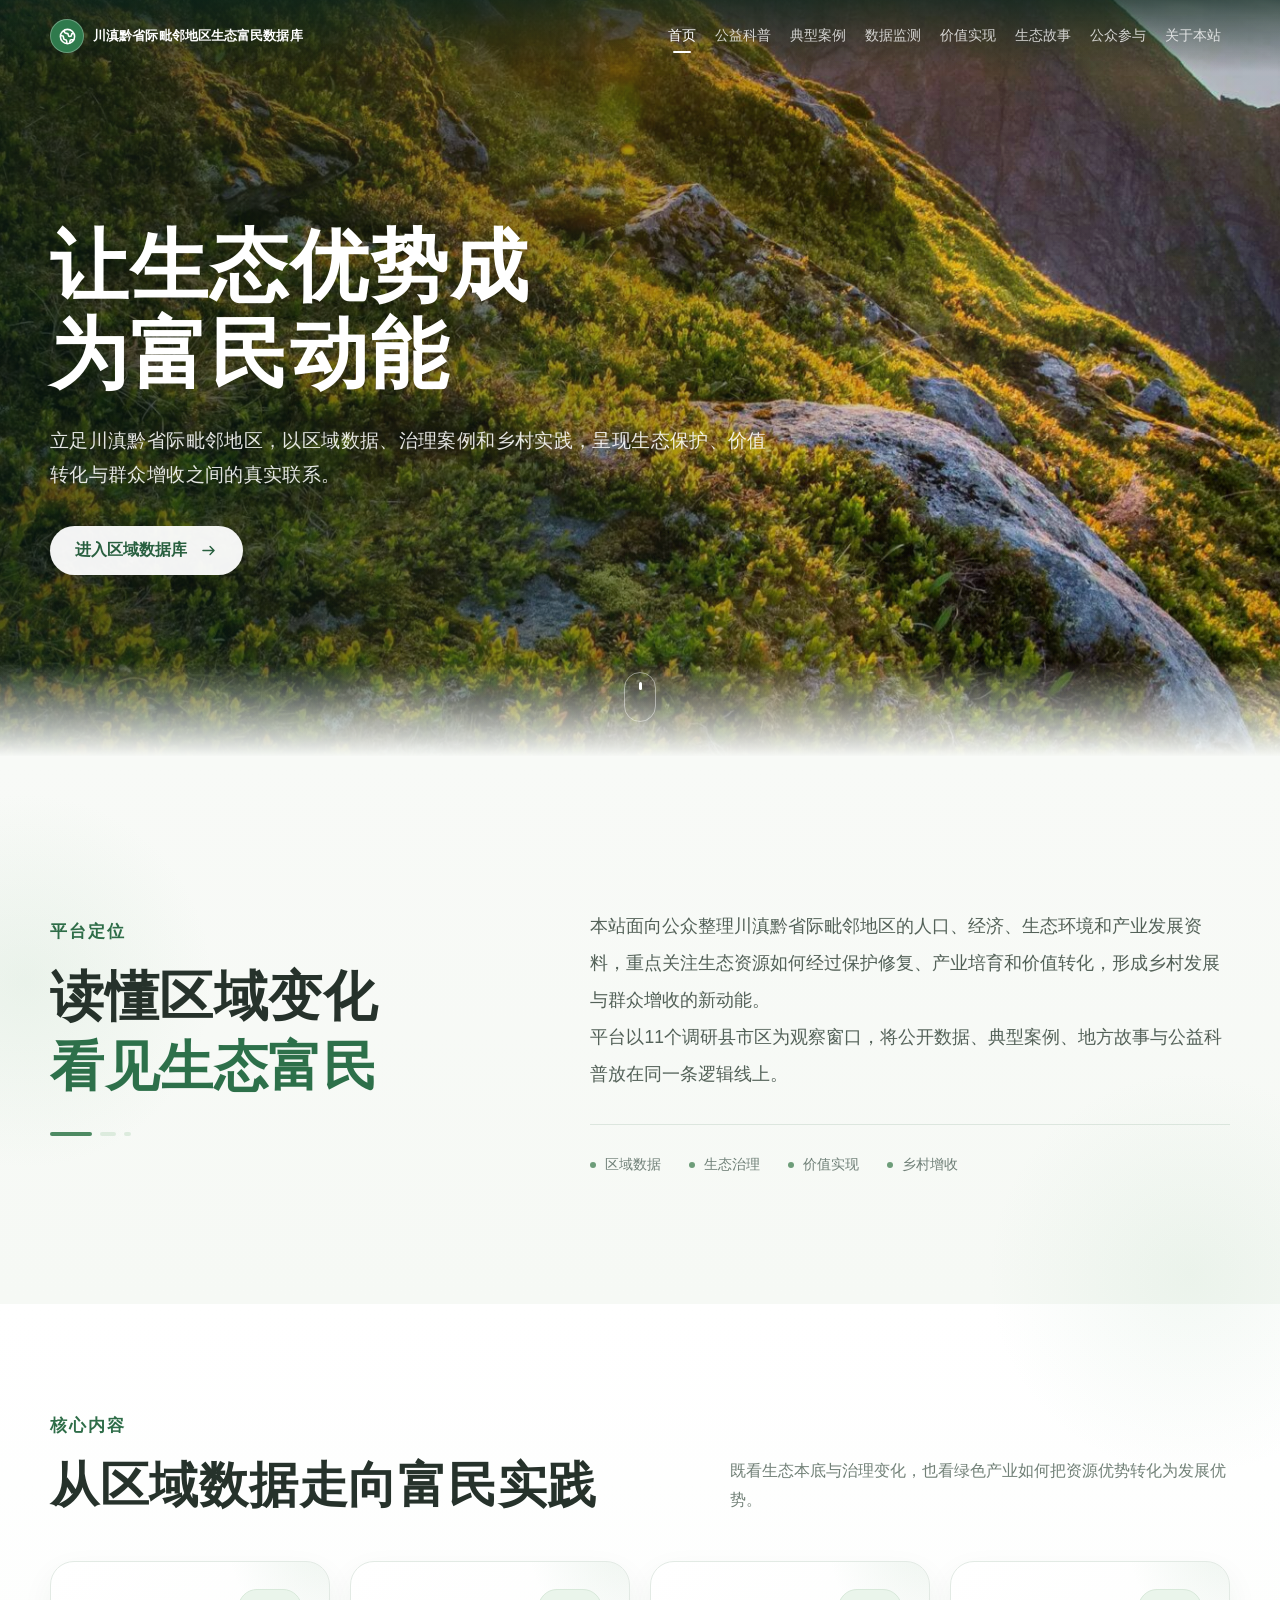
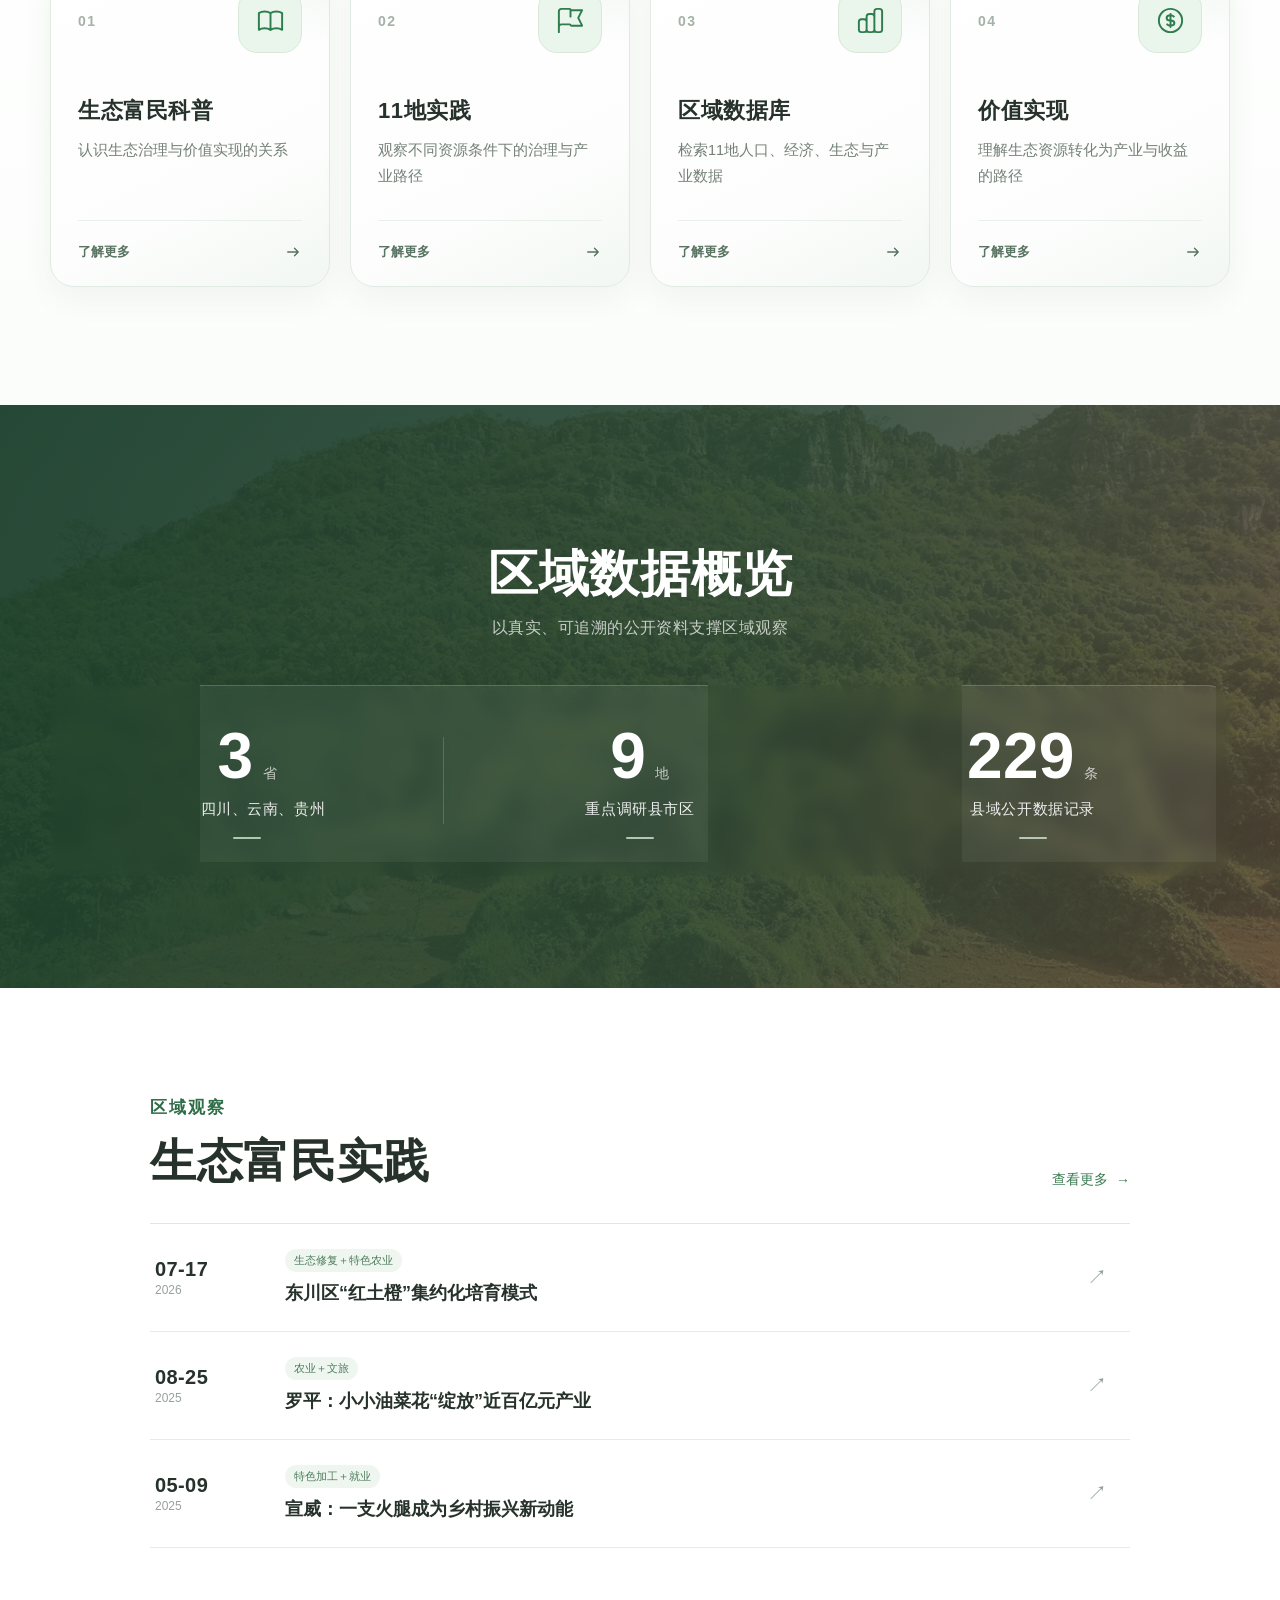
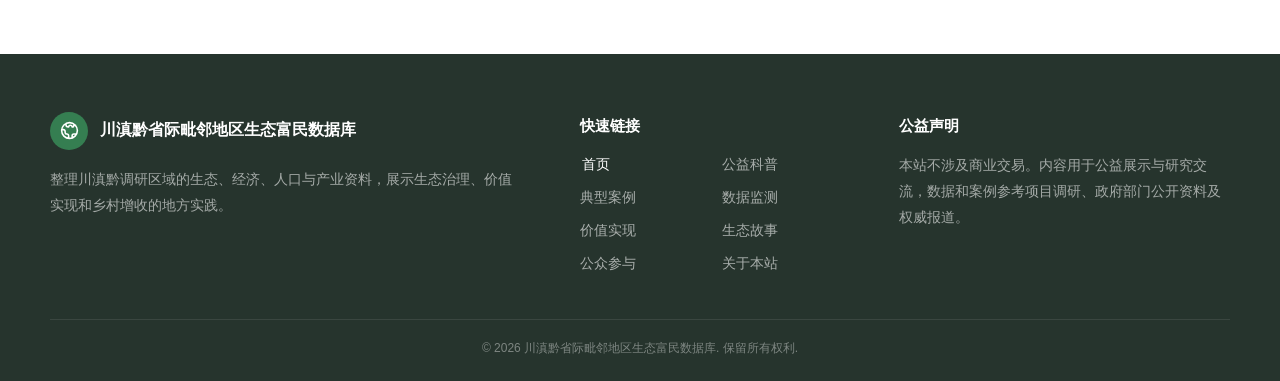
==== commit 9fd26ef8: "Prevent homepage hero flicker" ====
--- a/site/index.html
+++ b/site/index.html
@@ -53,6 +53,8 @@
 .section-label{display:block;margin:0 0 19px;color:#2e6d48;font-size:17px;font-weight:720;letter-spacing:.12em;line-height:1.2}.section-label:before{display:none!important}.mission{padding:118px 0 120px;background:linear-gradient(180deg,#f8faf7 0%,#f6f9f5 100%)}.mission:after{content:"";position:absolute;right:-120px;bottom:-180px;width:420px;height:420px;border-radius:50%;background:radial-gradient(circle,rgba(161,204,170,.13),transparent 68%);pointer-events:none}.mission-grid{grid-template-columns:.82fr 1.18fr;gap:96px;align-items:center}.mission-heading{position:relative;padding-right:20px}.mission-heading .title{font-size:clamp(40px,4.2vw,56px);line-height:1.3;letter-spacing:.01em;font-weight:660}.mission-heading .title span{color:#2d704a}.mission-seal{display:flex;gap:8px;margin-top:30px}.mission-seal span{display:block;height:4px;border-radius:99px;background:#dcebdd}.mission-seal span:nth-child(1){width:42px;background:#4d8a62}.mission-seal span:nth-child(2){width:16px}.mission-seal span:nth-child(3){width:7px}.mission-copy{font-size:17.5px;line-height:2.12;color:#536158;padding:34px 0 4px}.mission-copy p{max-width:710px}.mission-note{margin-top:31px;padding-top:25px;border-top:1px solid #dce6de;gap:18px 28px}.mission-note span{font-size:14px;color:#708078;font-weight:560}.mission-note i{width:6px;height:6px;background:#6d9d79}.explore-section{background:linear-gradient(180deg,#fff 0%,#fbfdfb 100%);padding-top:112px;padding-bottom:118px}.explore-head{margin-bottom:46px}.explore-head .title{font-size:clamp(38px,3.8vw,50px);line-height:1.22}.explore-head .subtle{font-size:15.5px;line-height:1.9;color:#718077;max-width:500px}.cards{gap:20px}.card{min-height:326px;padding:27px 27px 25px;align-items:stretch;text-align:left;border-radius:24px;background:linear-gradient(155deg,#fff 0%,#fcfdfc 70%,#f2f7f3 100%);box-shadow:0 12px 32px rgba(31,66,44,.055);border:1px solid #e2eae4}.card:before{content:"";position:absolute;left:0;right:0;top:0;height:3px;background:linear-gradient(90deg,#2d704a,#9abfa0);transform:scaleX(0);transform-origin:left;transition:transform .42s cubic-bezier(.16,1,.3,1)}.card:after{width:210px;height:210px;left:auto;right:-105px;top:-124px;transform:none;background:radial-gradient(circle,rgba(122,176,134,.12),transparent 68%)}.card:hover{transform:translateY(-8px);box-shadow:0 25px 55px rgba(34,73,48,.12);border-color:#ceded1}.card:hover:before{transform:scaleX(1)}.card:hover:after{top:-112px;right:-90px}.card-top{display:flex;align-items:center;justify-content:space-between}.num{font-family:var(--num);font-size:14px;font-weight:590;letter-spacing:.11em;color:#a5b2a8;font-variant-numeric:tabular-nums}.icon{width:64px;height:64px;border-radius:19px;margin:0;background:#eaf5eb;color:#2e7d4e;display:grid;place-items:center;border:1px solid #d8e9da;transition:.4s cubic-bezier(.16,1,.3,1)}.icon svg{width:31px;height:31px}.card:hover .icon{background:#2d714a;color:white;transform:rotate(-4deg) scale(1.055);box-shadow:0 14px 28px rgba(42,105,68,.22)}.card h3{font-size:22px;line-height:1.35;letter-spacing:.025em;margin:43px 0 11px;font-weight:670}.card p{font-size:14.5px;line-height:1.82;color:#748078;margin:0;max-width:215px}.card-foot{margin-top:auto;padding-top:22px;border-top:1px solid #e9efea;display:flex;justify-content:space-between;align-items:center;color:#587361;font-size:13px;font-weight:650}.card-foot svg{width:18px;height:18px;transition:transform .3s}.card:hover .card-foot svg{transform:translateX(4px)}.card-arrow{display:none}.stats{padding-top:118px;padding-bottom:112px}.stats:before{height:150px;top:-114px;opacity:.99}.stats-head{margin-bottom:46px}.stats-head .title{font-size:clamp(38px,4vw,50px);letter-spacing:.015em}.stats-head p{font-size:15.5px}.stats-rail{border:1px solid rgba(255,255,255,.18);border-radius:22px;overflow:hidden;background:rgba(255,255,255,.055);box-shadow:0 28px 70px rgba(15,34,22,.15);backdrop-filter:blur(8px)}.stat{padding:38px 30px 36px}.stat-number span{font-size:clamp(50px,5vw,68px);font-weight:580;letter-spacing:.005em}.stat-number small{font-size:14px;letter-spacing:.04em}.stat p{font-size:14.5px}.news{padding-top:110px}.news-head .section-label{margin-bottom:16px}.news-head .title{font-size:clamp(38px,3.6vw,48px)}
 @media(max-width:980px){.mission-grid{grid-template-columns:1fr;gap:32px}.mission-copy{padding-top:0}.mission-heading{padding-right:0}.cards{grid-template-columns:repeat(2,1fr)}}
 @media(max-width:660px){.mission{padding:82px 0}.section-label{font-size:16px;margin-bottom:15px}.mission-heading .title{font-size:38px}.mission-copy{font-size:16px;line-height:1.95}.explore-section{padding:80px 0}.cards{grid-template-columns:1fr}.card{min-height:292px}.card h3{margin-top:34px}.stats{padding:88px 0}.stats-rail{border-radius:18px}.stat:not(:last-child):after{right:18%;left:18%;top:auto;bottom:0;width:auto;height:1px}}
+/* 首页首屏直接稳定呈现，避免进入页面时文字与背景重复闪动。 */
+.hero h1,.hero p,.hero-actions{animation:none!important}
 </style>
 <link rel="stylesheet" href="navigation.css">
 </head>
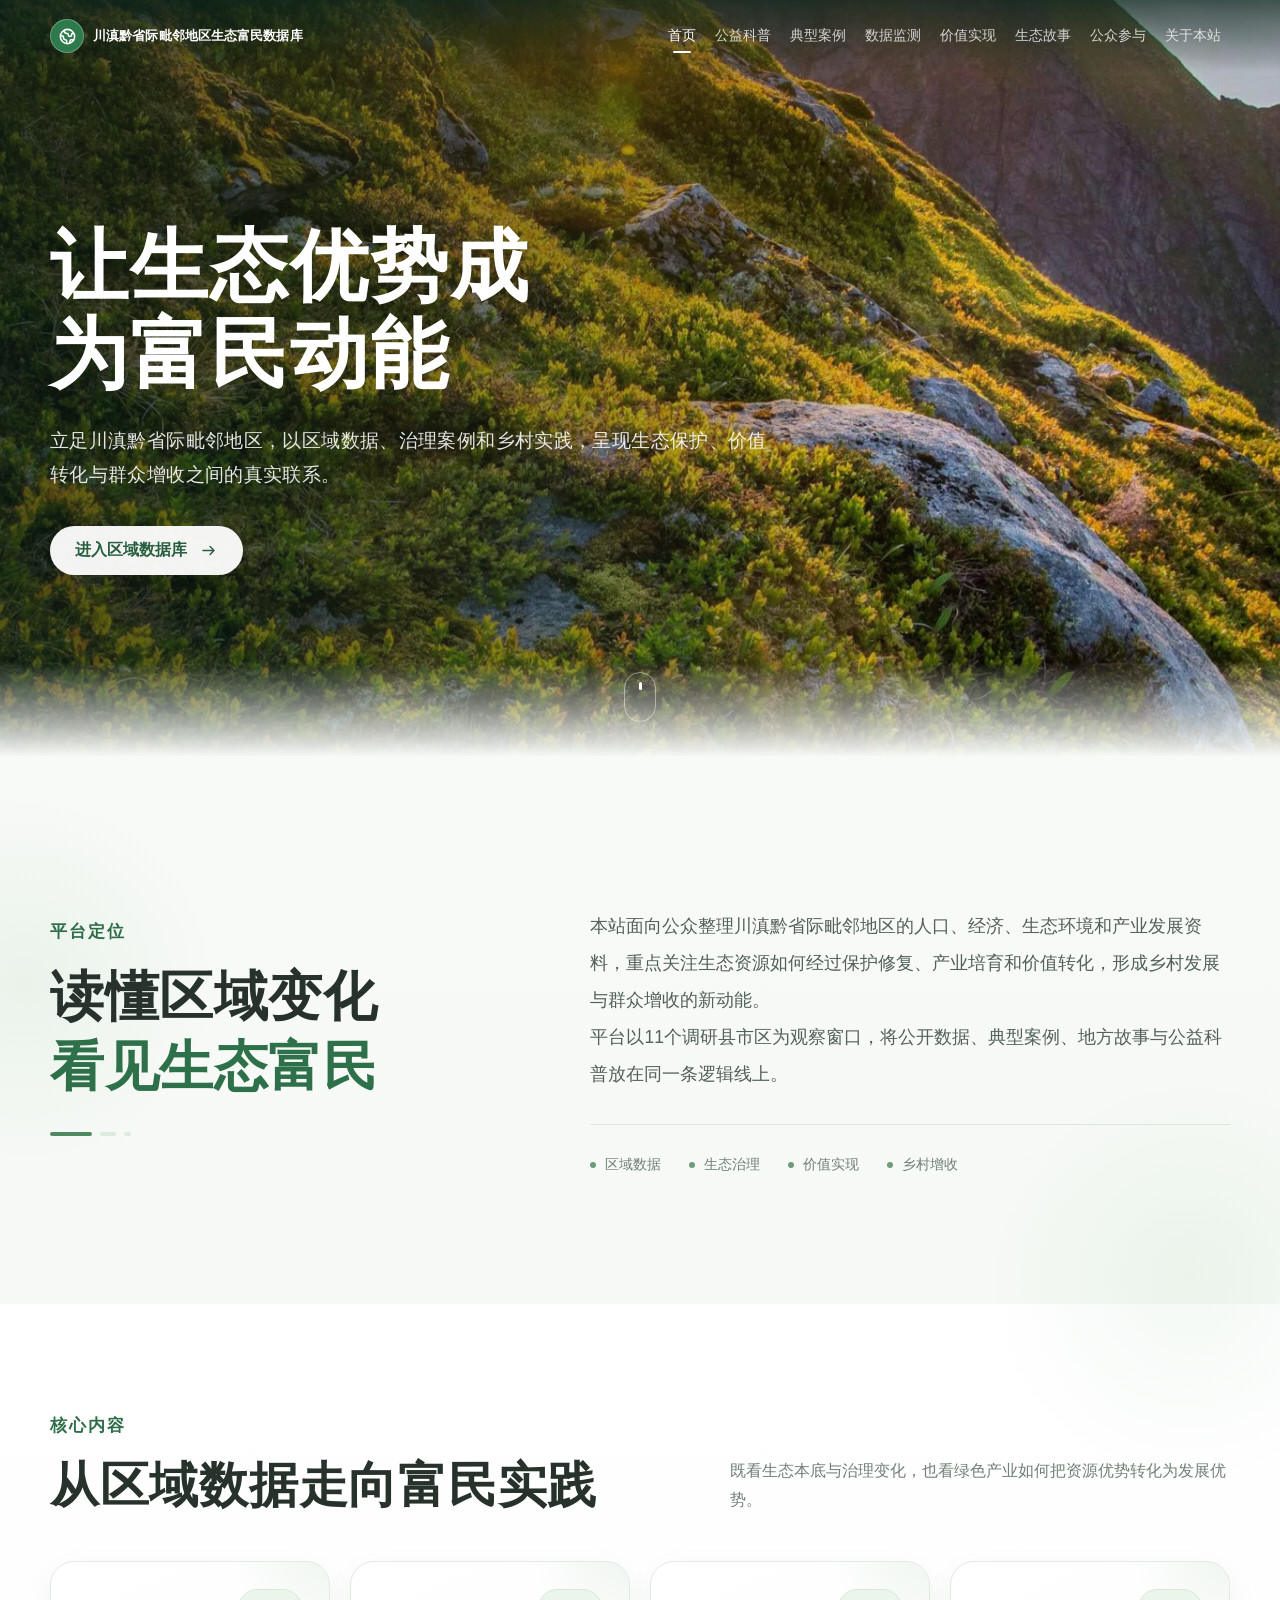
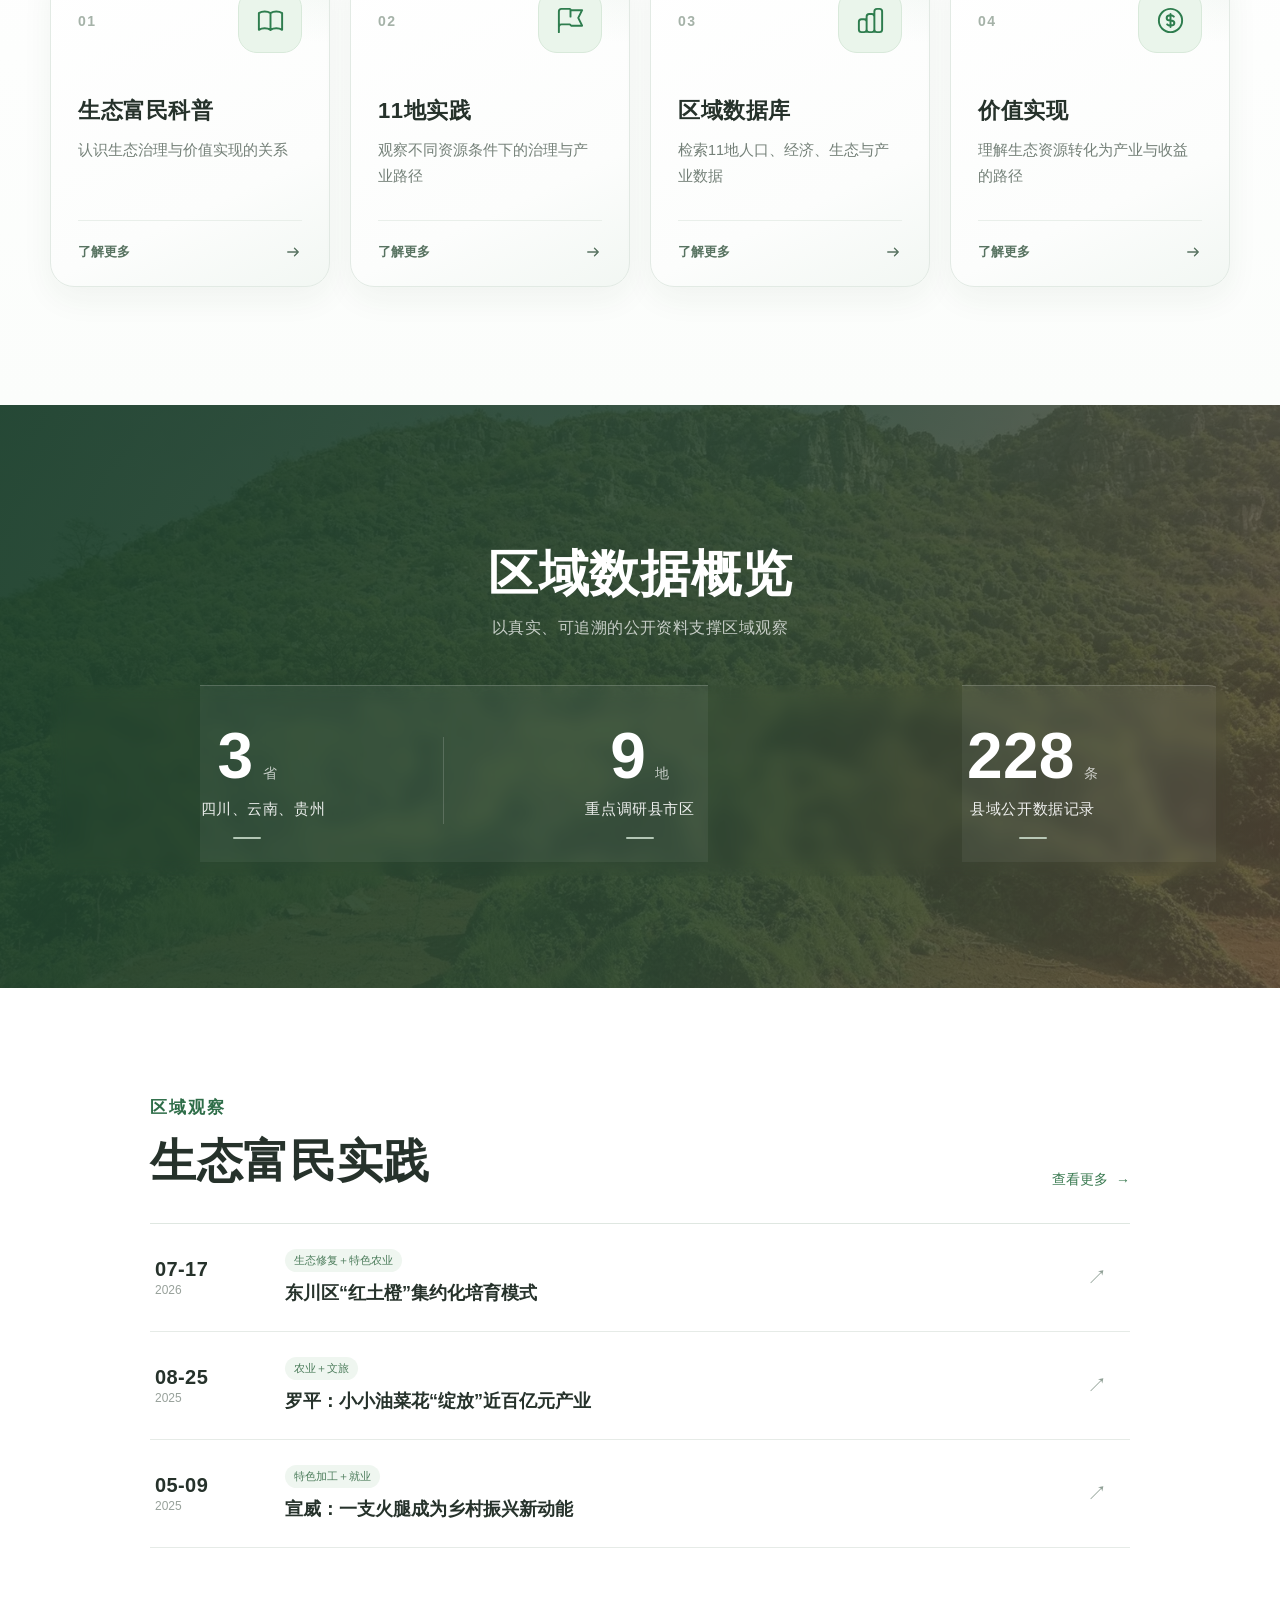
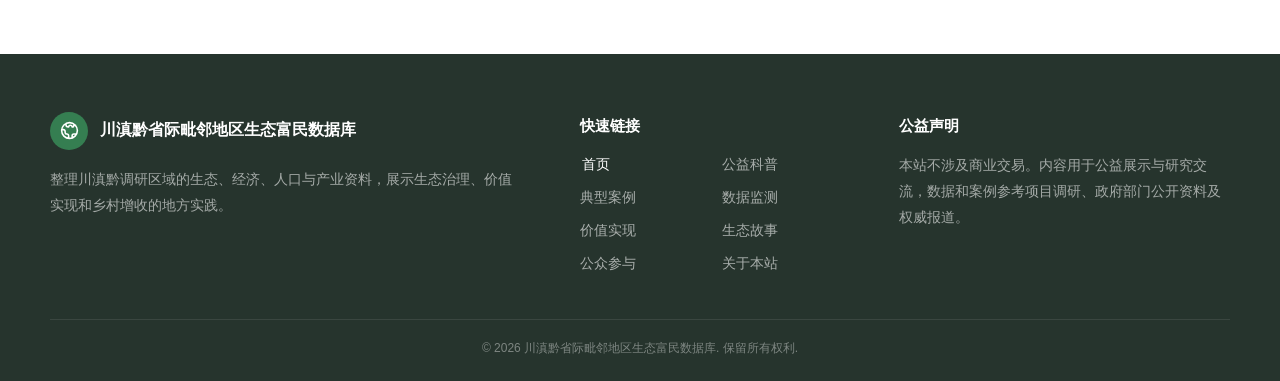
==== commit dee50e6c: "Restore subtle homepage hero motion" ====
--- a/site/index.html
+++ b/site/index.html
@@ -53,8 +53,11 @@
 .section-label{display:block;margin:0 0 19px;color:#2e6d48;font-size:17px;font-weight:720;letter-spacing:.12em;line-height:1.2}.section-label:before{display:none!important}.mission{padding:118px 0 120px;background:linear-gradient(180deg,#f8faf7 0%,#f6f9f5 100%)}.mission:after{content:"";position:absolute;right:-120px;bottom:-180px;width:420px;height:420px;border-radius:50%;background:radial-gradient(circle,rgba(161,204,170,.13),transparent 68%);pointer-events:none}.mission-grid{grid-template-columns:.82fr 1.18fr;gap:96px;align-items:center}.mission-heading{position:relative;padding-right:20px}.mission-heading .title{font-size:clamp(40px,4.2vw,56px);line-height:1.3;letter-spacing:.01em;font-weight:660}.mission-heading .title span{color:#2d704a}.mission-seal{display:flex;gap:8px;margin-top:30px}.mission-seal span{display:block;height:4px;border-radius:99px;background:#dcebdd}.mission-seal span:nth-child(1){width:42px;background:#4d8a62}.mission-seal span:nth-child(2){width:16px}.mission-seal span:nth-child(3){width:7px}.mission-copy{font-size:17.5px;line-height:2.12;color:#536158;padding:34px 0 4px}.mission-copy p{max-width:710px}.mission-note{margin-top:31px;padding-top:25px;border-top:1px solid #dce6de;gap:18px 28px}.mission-note span{font-size:14px;color:#708078;font-weight:560}.mission-note i{width:6px;height:6px;background:#6d9d79}.explore-section{background:linear-gradient(180deg,#fff 0%,#fbfdfb 100%);padding-top:112px;padding-bottom:118px}.explore-head{margin-bottom:46px}.explore-head .title{font-size:clamp(38px,3.8vw,50px);line-height:1.22}.explore-head .subtle{font-size:15.5px;line-height:1.9;color:#718077;max-width:500px}.cards{gap:20px}.card{min-height:326px;padding:27px 27px 25px;align-items:stretch;text-align:left;border-radius:24px;background:linear-gradient(155deg,#fff 0%,#fcfdfc 70%,#f2f7f3 100%);box-shadow:0 12px 32px rgba(31,66,44,.055);border:1px solid #e2eae4}.card:before{content:"";position:absolute;left:0;right:0;top:0;height:3px;background:linear-gradient(90deg,#2d704a,#9abfa0);transform:scaleX(0);transform-origin:left;transition:transform .42s cubic-bezier(.16,1,.3,1)}.card:after{width:210px;height:210px;left:auto;right:-105px;top:-124px;transform:none;background:radial-gradient(circle,rgba(122,176,134,.12),transparent 68%)}.card:hover{transform:translateY(-8px);box-shadow:0 25px 55px rgba(34,73,48,.12);border-color:#ceded1}.card:hover:before{transform:scaleX(1)}.card:hover:after{top:-112px;right:-90px}.card-top{display:flex;align-items:center;justify-content:space-between}.num{font-family:var(--num);font-size:14px;font-weight:590;letter-spacing:.11em;color:#a5b2a8;font-variant-numeric:tabular-nums}.icon{width:64px;height:64px;border-radius:19px;margin:0;background:#eaf5eb;color:#2e7d4e;display:grid;place-items:center;border:1px solid #d8e9da;transition:.4s cubic-bezier(.16,1,.3,1)}.icon svg{width:31px;height:31px}.card:hover .icon{background:#2d714a;color:white;transform:rotate(-4deg) scale(1.055);box-shadow:0 14px 28px rgba(42,105,68,.22)}.card h3{font-size:22px;line-height:1.35;letter-spacing:.025em;margin:43px 0 11px;font-weight:670}.card p{font-size:14.5px;line-height:1.82;color:#748078;margin:0;max-width:215px}.card-foot{margin-top:auto;padding-top:22px;border-top:1px solid #e9efea;display:flex;justify-content:space-between;align-items:center;color:#587361;font-size:13px;font-weight:650}.card-foot svg{width:18px;height:18px;transition:transform .3s}.card:hover .card-foot svg{transform:translateX(4px)}.card-arrow{display:none}.stats{padding-top:118px;padding-bottom:112px}.stats:before{height:150px;top:-114px;opacity:.99}.stats-head{margin-bottom:46px}.stats-head .title{font-size:clamp(38px,4vw,50px);letter-spacing:.015em}.stats-head p{font-size:15.5px}.stats-rail{border:1px solid rgba(255,255,255,.18);border-radius:22px;overflow:hidden;background:rgba(255,255,255,.055);box-shadow:0 28px 70px rgba(15,34,22,.15);backdrop-filter:blur(8px)}.stat{padding:38px 30px 36px}.stat-number span{font-size:clamp(50px,5vw,68px);font-weight:580;letter-spacing:.005em}.stat-number small{font-size:14px;letter-spacing:.04em}.stat p{font-size:14.5px}.news{padding-top:110px}.news-head .section-label{margin-bottom:16px}.news-head .title{font-size:clamp(38px,3.6vw,48px)}
 @media(max-width:980px){.mission-grid{grid-template-columns:1fr;gap:32px}.mission-copy{padding-top:0}.mission-heading{padding-right:0}.cards{grid-template-columns:repeat(2,1fr)}}
 @media(max-width:660px){.mission{padding:82px 0}.section-label{font-size:16px;margin-bottom:15px}.mission-heading .title{font-size:38px}.mission-copy{font-size:16px;line-height:1.95}.explore-section{padding:80px 0}.cards{grid-template-columns:1fr}.card{min-height:292px}.card h3{margin-top:34px}.stats{padding:88px 0}.stats-rail{border-radius:18px}.stat:not(:last-child):after{right:18%;left:18%;top:auto;bottom:0;width:auto;height:1px}}
-/* 首页首屏直接稳定呈现，避免进入页面时文字与背景重复闪动。 */
-.hero h1,.hero p,.hero-actions{animation:none!important}
+/* 首页首屏保留轻柔的分层入场，避免完全隐藏造成闪动。 */
+@keyframes heroSoftRise{from{opacity:.72;transform:translateY(9px)}to{opacity:1;transform:none}}
+.hero h1{animation:heroSoftRise .66s cubic-bezier(.16,1,.3,1) .04s both}
+.hero p{animation:heroSoftRise .68s cubic-bezier(.16,1,.3,1) .12s both}
+.hero-actions{animation:heroSoftRise .7s cubic-bezier(.16,1,.3,1) .2s both}
 </style>
 <link rel="stylesheet" href="navigation.css">
 </head>
